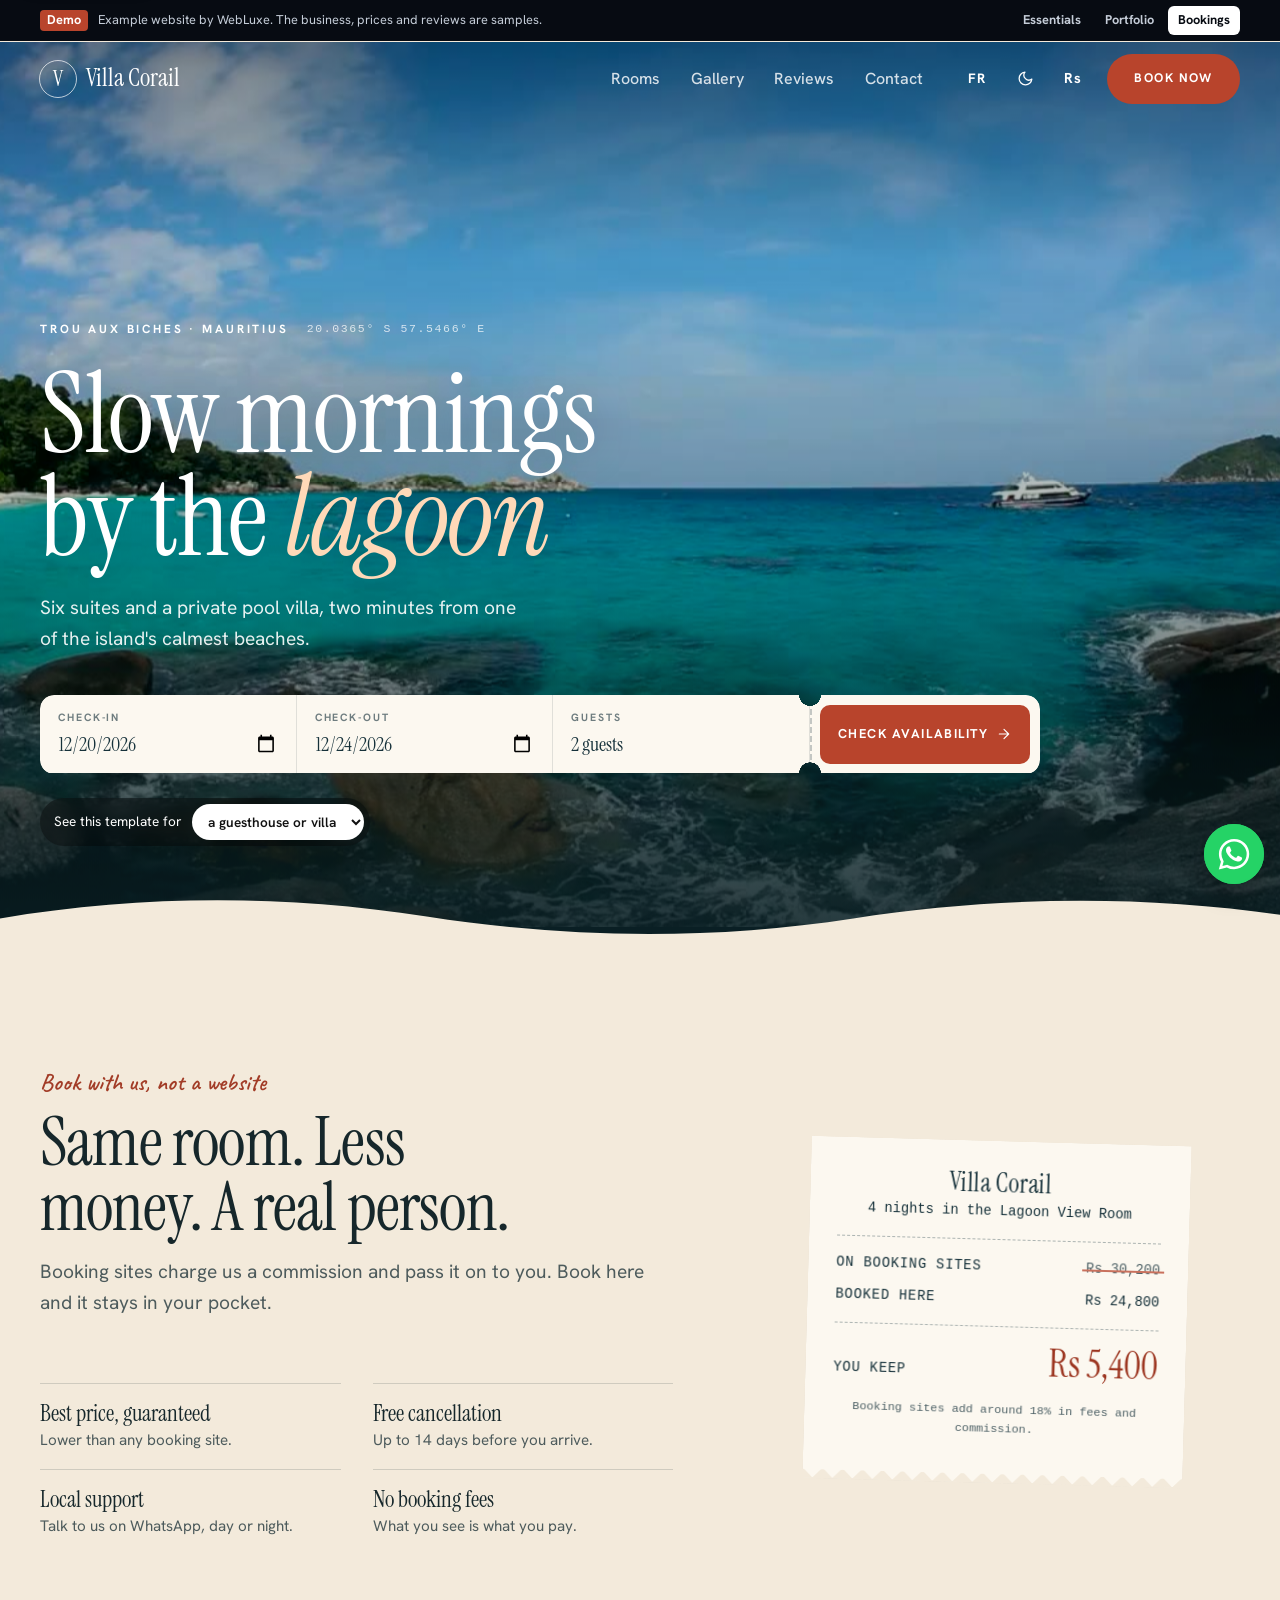
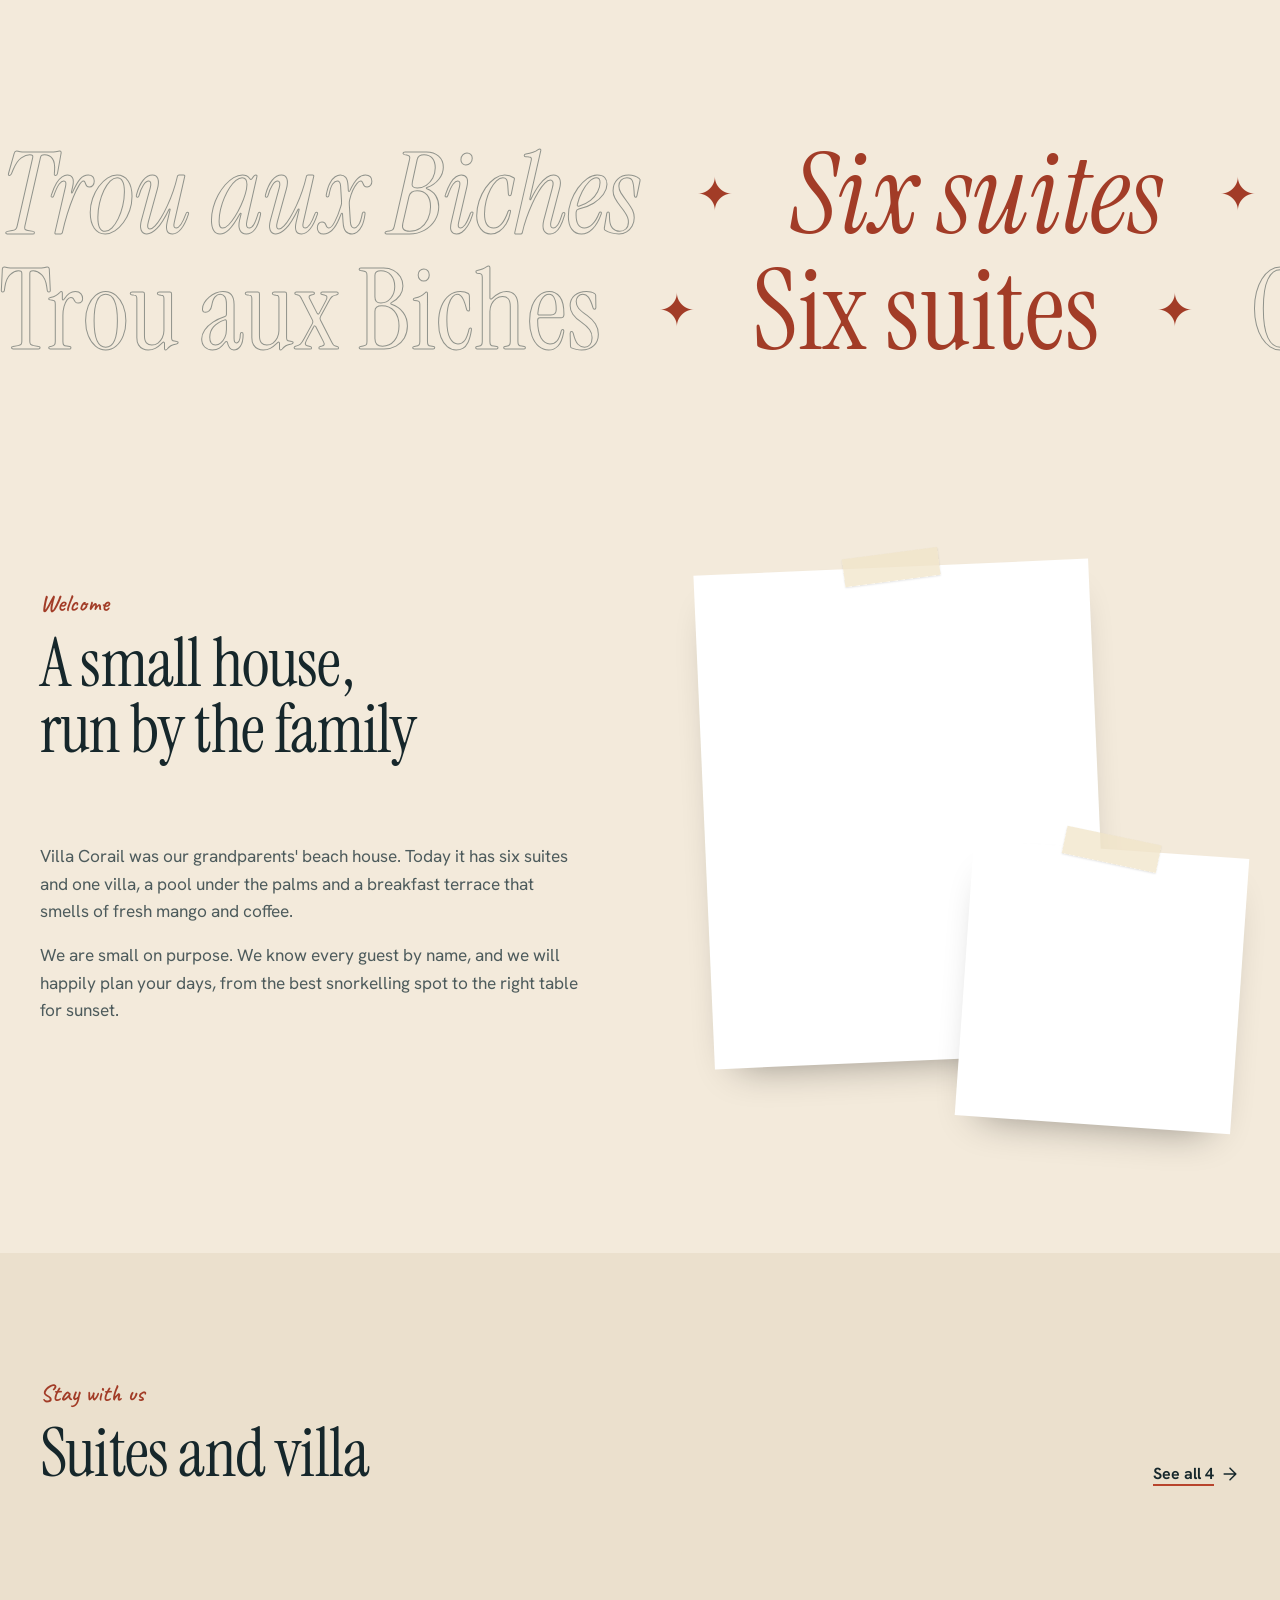
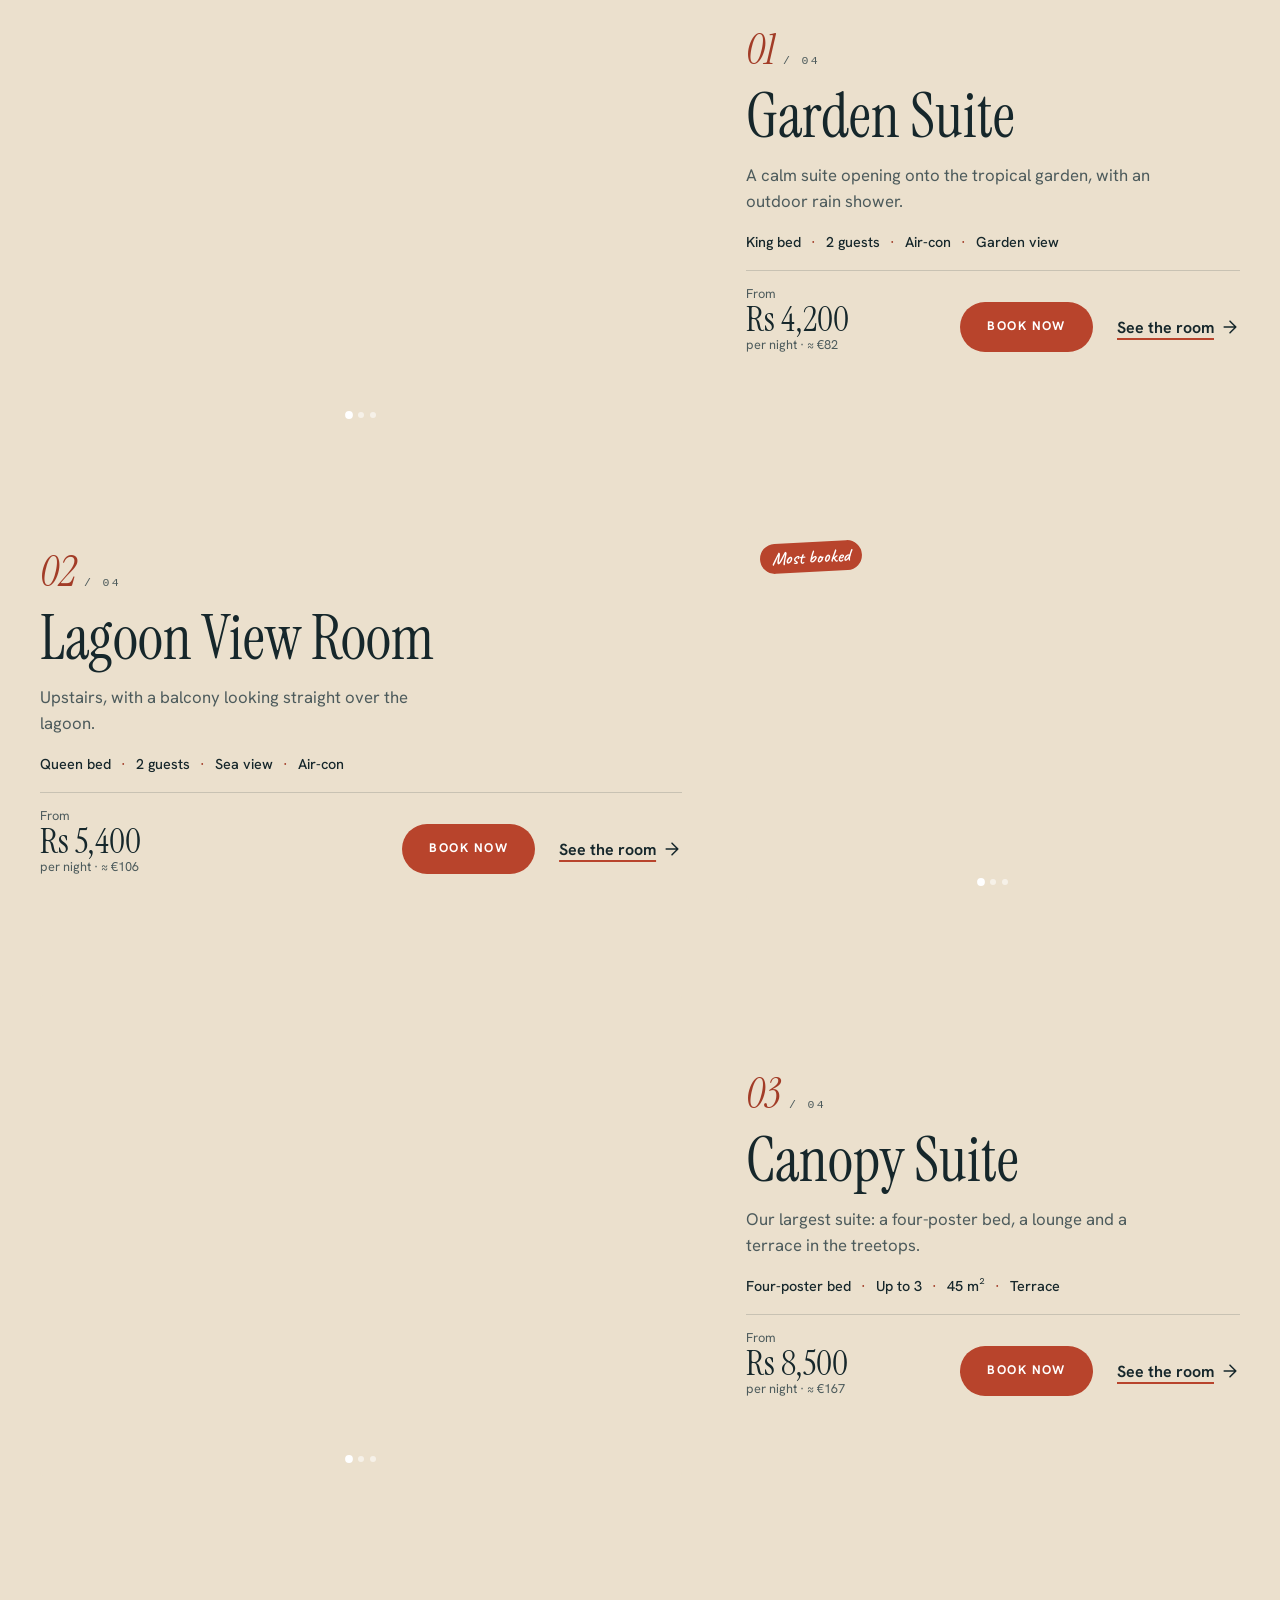
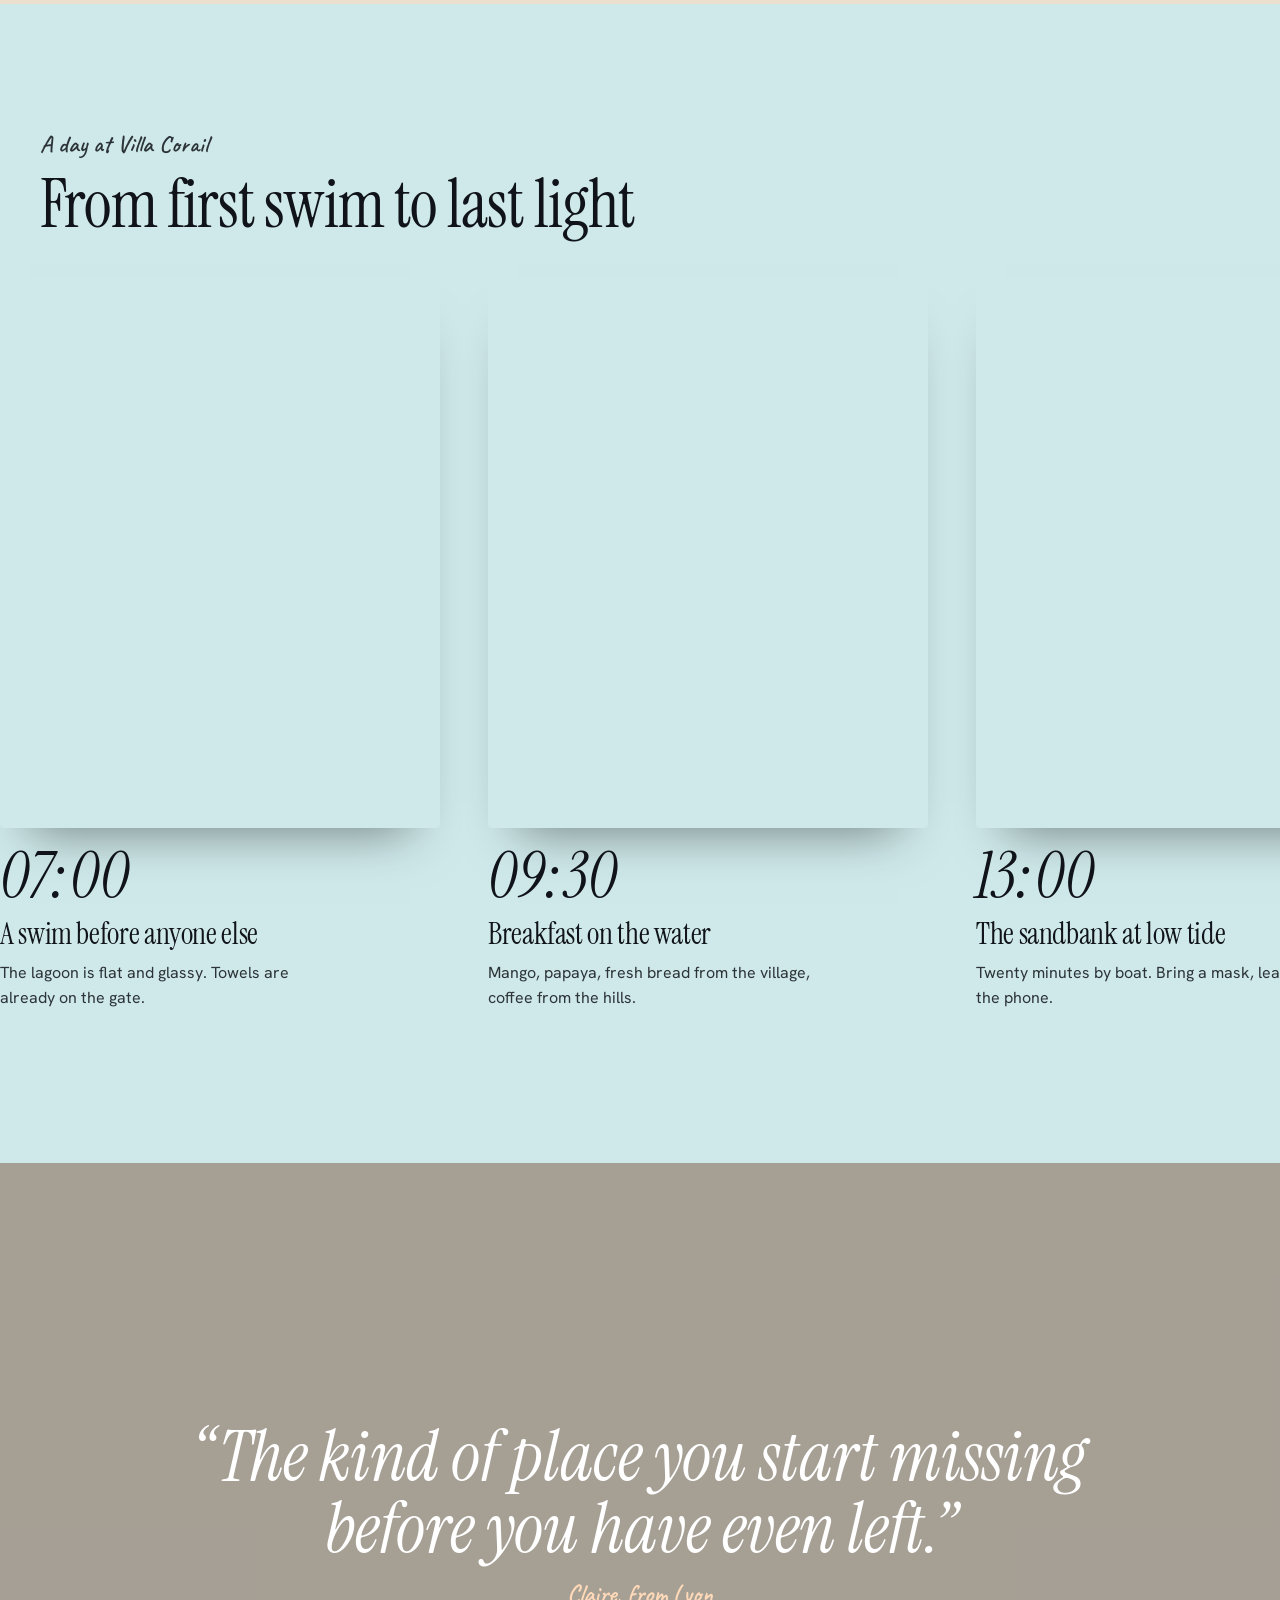
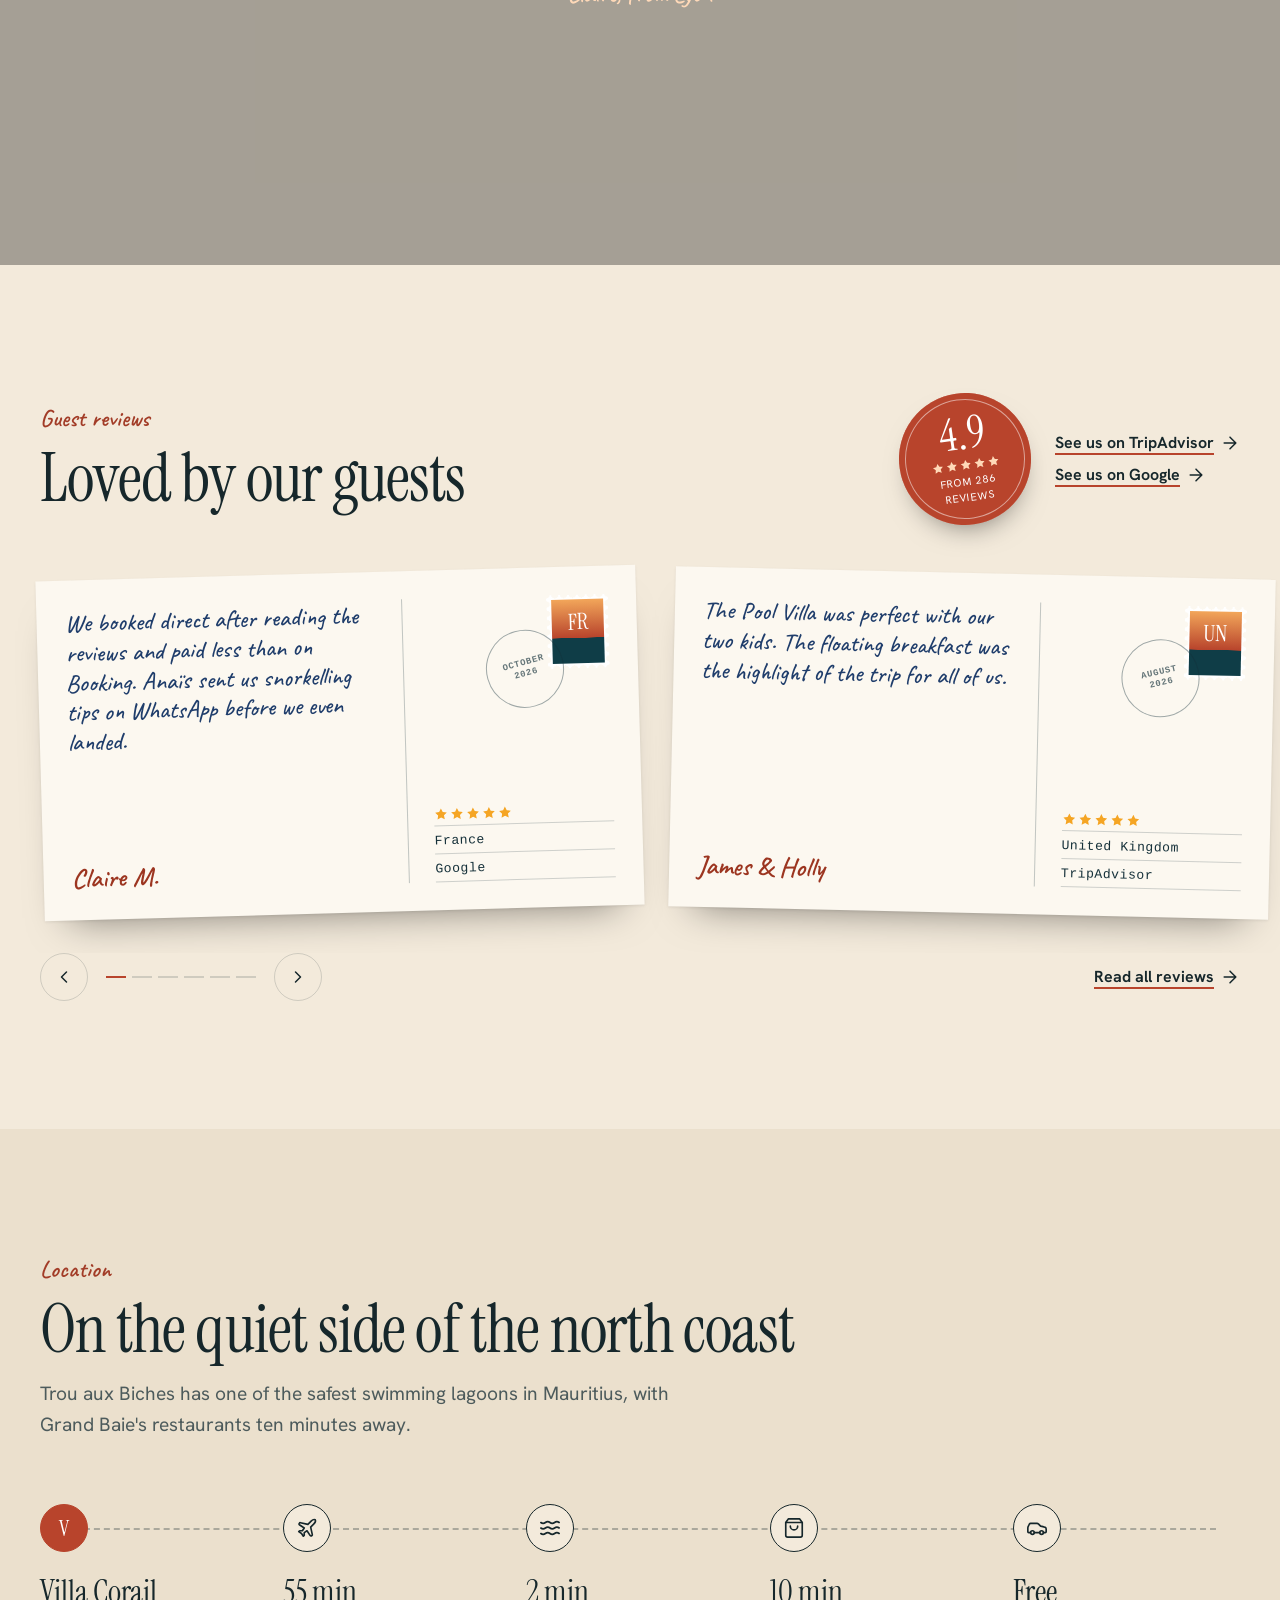
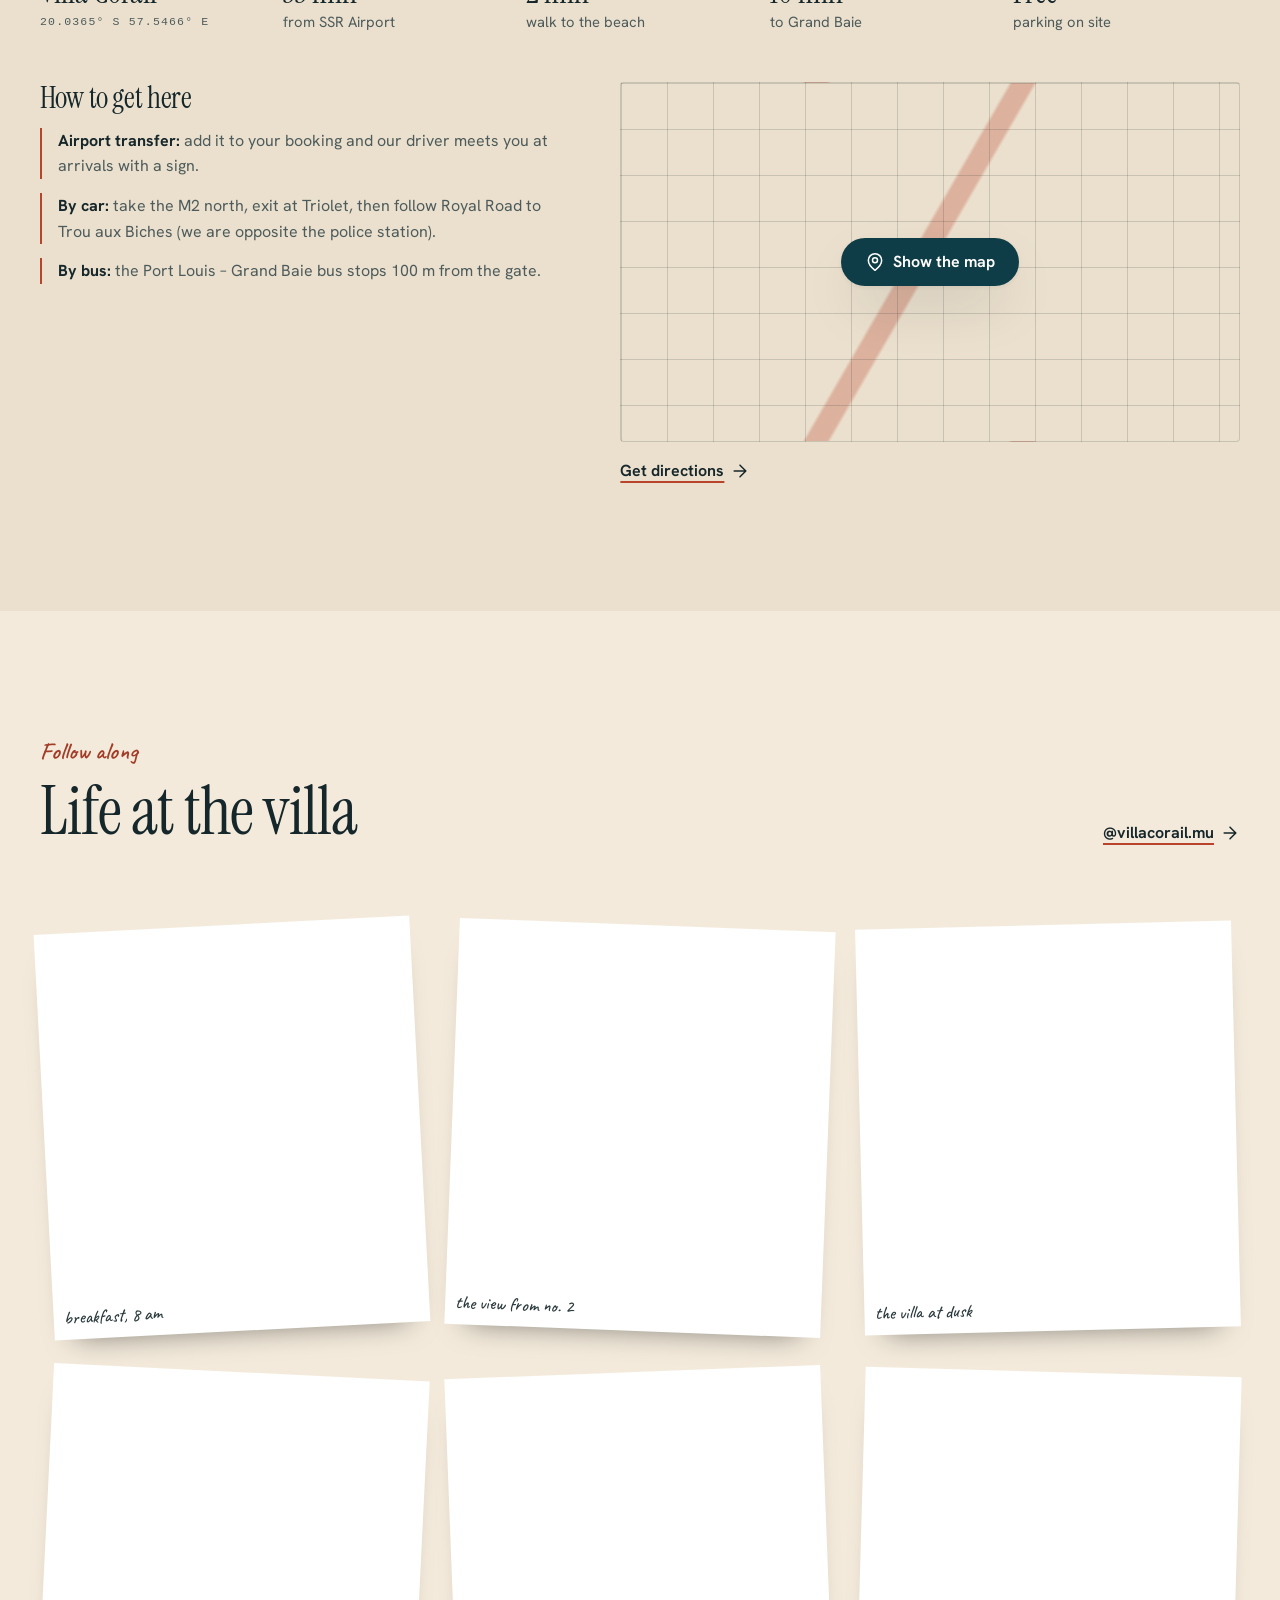
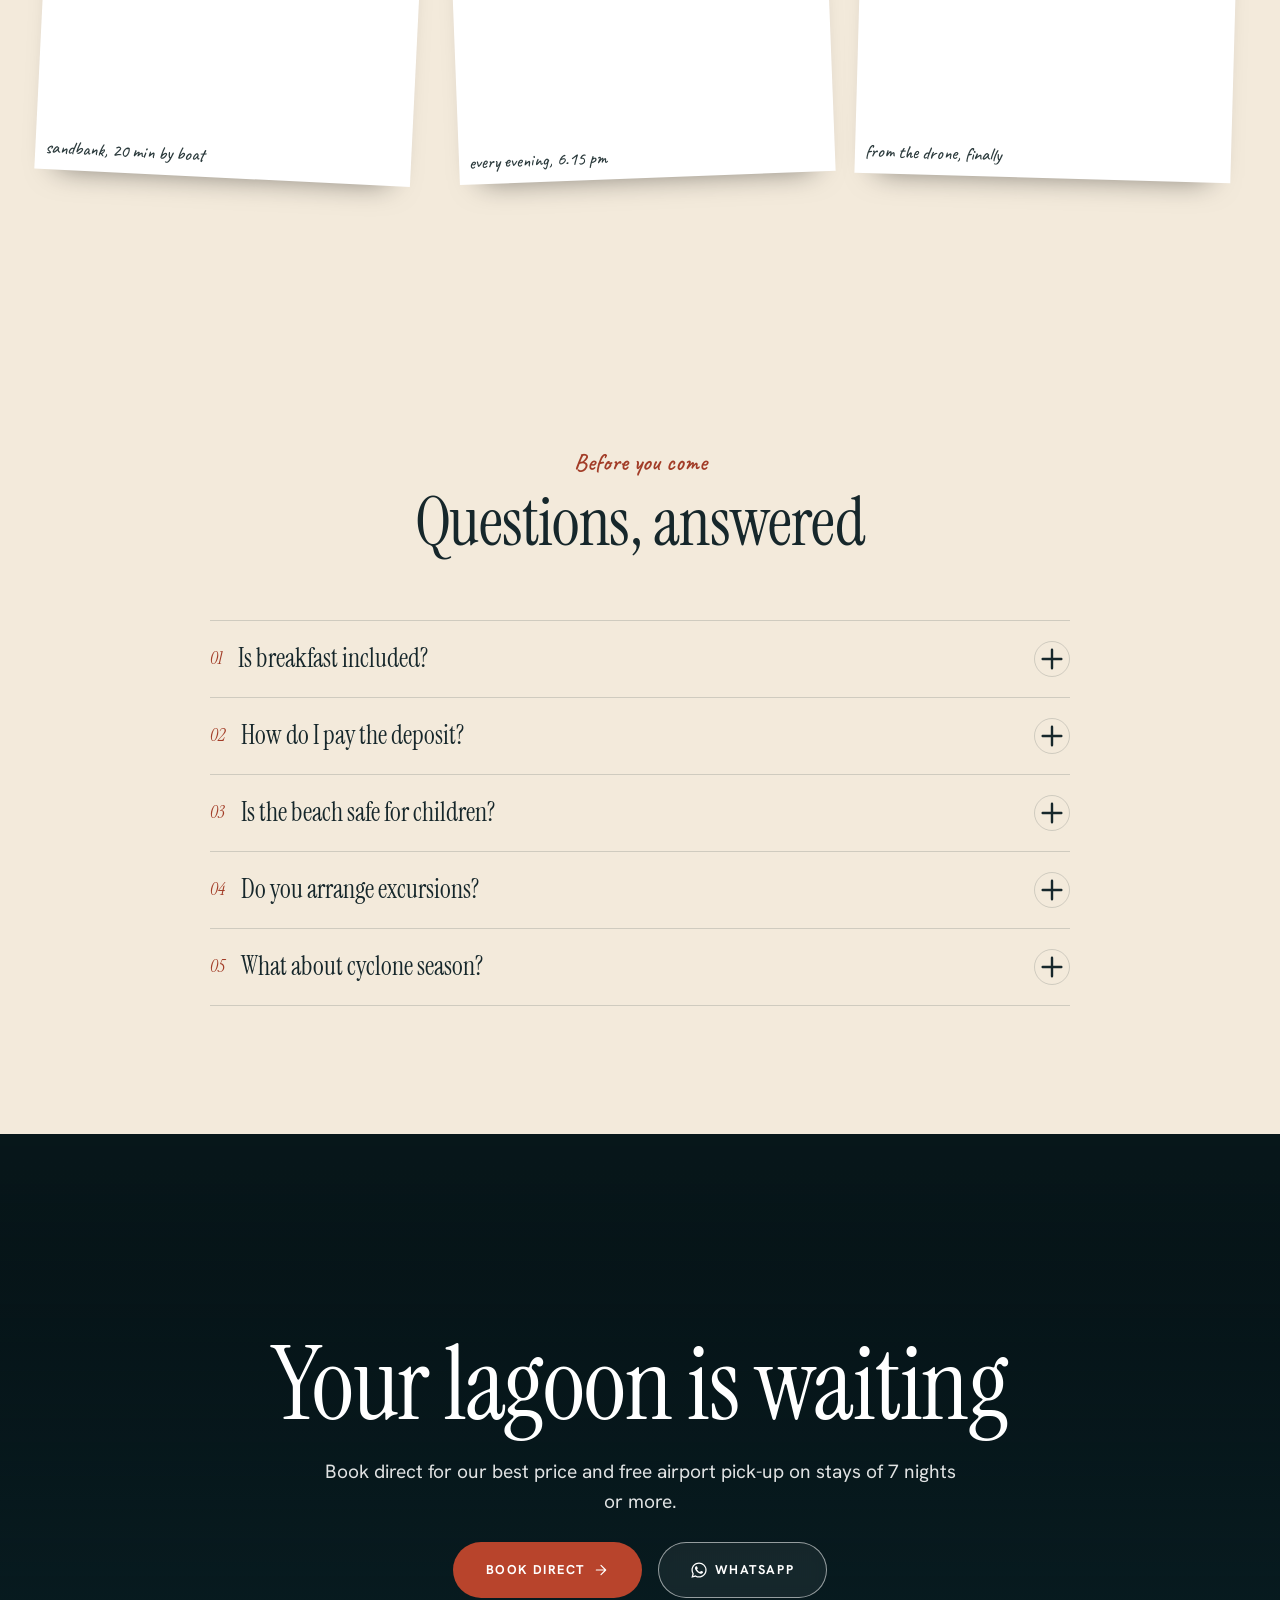
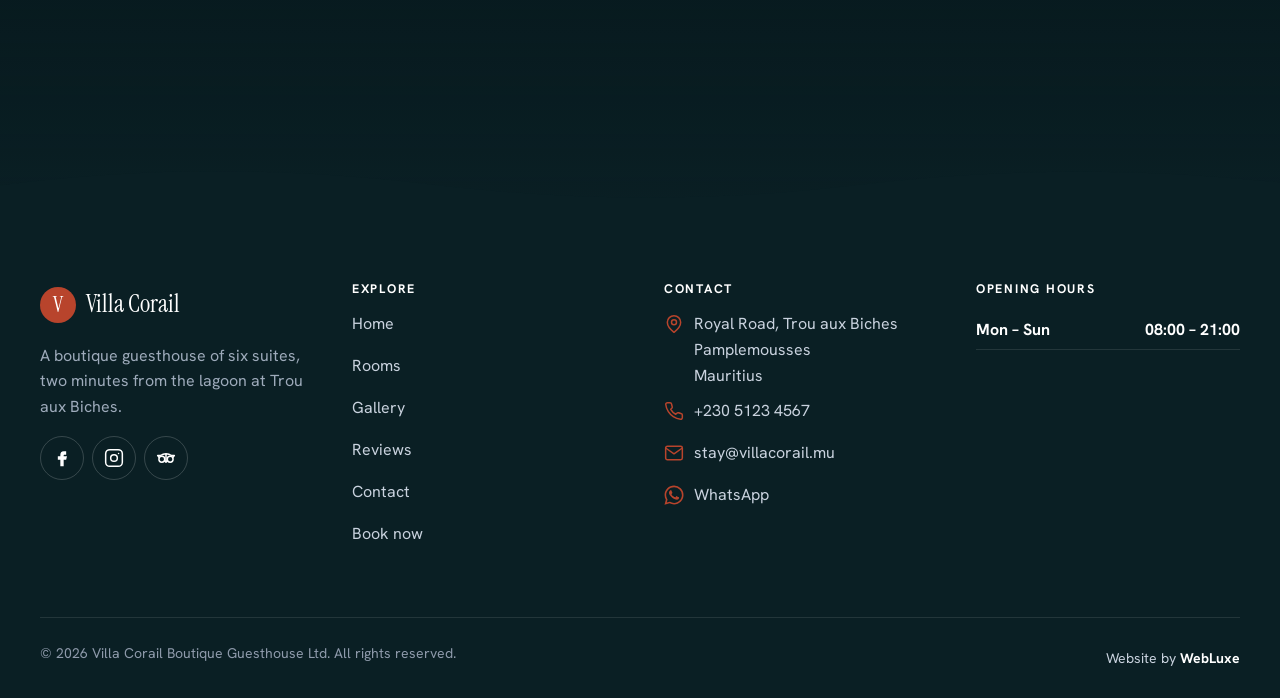
==== index.html @ 87e78dea "WebLuxe Bookings template: config-driven site with a live demo Co-Authored-By: Claude Opus 5.5 <nore" ====
<!doctype html>
<html lang="en">
<head>
<meta charset="utf-8">
<meta name="viewport" content="width=device-width, initial-scale=1, viewport-fit=cover">
<!-- Title, description and preview picture come from config.js when the page opens.
     The copies below are what WhatsApp and Facebook show when the link is shared: update them for each client. -->
<title>Villa Corail | Boutique guesthouse in Trou aux Biches, Mauritius</title>
<meta name="description" content="Six suites and a private pool villa two minutes from the lagoon. Book direct for the best price, free cancellation and airport pick-up.">
<meta property="og:type" content="website">
<meta property="og:title" content="Villa Corail | Boutique guesthouse in Trou aux Biches, Mauritius">
<meta property="og:description" content="Six suites and a private pool villa two minutes from the lagoon. Book direct for the best price, free cancellation and airport pick-up.">
<meta property="og:image" content="https://images.unsplash.com/photo-1582719508461-905c673771fd?auto=format&amp;fit=crop&amp;q=70&amp;w=1200">
<meta name="twitter:card" content="summary_large_image">
<link rel="icon" href="assets/favicon.svg" type="image/svg+xml">
<link rel="preconnect" href="https://fonts.googleapis.com">
<link rel="preconnect" href="https://fonts.gstatic.com" crossorigin>
<link rel="preconnect" href="https://images.unsplash.com">
<script>/* before the page draws: dark mode, the page-change cover, the opening */try{var d=document.documentElement;if(localStorage.getItem('wl-theme')==='dark')d.dataset.theme='dark';if(sessionStorage.getItem('wl-tx')!==null)d.classList.add('tx-wait','tx-came');else if((location.pathname.endsWith('/')||location.pathname.endsWith('index.html'))&&sessionStorage.getItem('wl-intro')!=='1'&&!matchMedia('(prefers-reduced-motion: reduce)').matches)d.classList.add('intro-on')}catch(e){}</script>
<!-- Fonts: keep in step with "fonts" in config.js (the site corrects it if they differ). Loaded without holding up the page. -->
<link id="wl-fonts" rel="preload" as="style" href="https://fonts.googleapis.com/css2?family=Instrument+Serif:wght@400&amp;family=Hanken+Grotesk:wght@400;500;600;700&amp;family=Caveat:wght@500;600&amp;display=swap" onload="this.onload=null;this.rel='stylesheet'"><noscript><link rel="stylesheet" href="https://fonts.googleapis.com/css2?family=Instrument+Serif:wght@400&amp;family=Hanken+Grotesk:wght@400;500;600;700&amp;family=Caveat:wght@500;600&amp;display=swap"></noscript>
<!-- The hero video's stills (wide and upright), fetched early. Update with hero.poster and hero.posterTall in config.js -->
<link rel="preload" as="image" href="assets/video/lagoon-poster.jpg" media="(min-width: 760px), (orientation: landscape)" fetchpriority="high">
<link rel="preload" as="image" href="assets/video/lagoon-tall-poster.jpg" media="(max-width: 759px) and (orientation: portrait)" fetchpriority="high">
<link rel="stylesheet" href="css/style.css">
</head>
<body data-page="home">
<div id="app"><noscript><p style="padding:24px;font-family:sans-serif">Please turn on JavaScript to see this website.</p></noscript></div>
<script src="config.js"></script>
<script>/* demo only: ?demo=tour or ?demo=rental shows the other business types */(function(){var s=window.SITE,t=new URLSearchParams(location.search).get('demo');try{if(t)sessionStorage.setItem('wl-demo',t);else t=sessionStorage.getItem('wl-demo')}catch(e){}var ex=s&&s.demo&&s.demo.enabled&&s.demo.examples&&s.demo.examples[t];if(ex)document.write('<script src="'+ex+'"><\/script>')})();</script>
<script src="js/main.js"></script>
</body>
</html>
---- css/style.css ----
/* ==========================================================================
   WebLuxe template: shared styles (header, footer, buttons, forms, motion).
   Colours and fonts come from config.js as CSS variables, so you rarely
   need to edit this file.
   ========================================================================== */
:root {
  /* brand (overwritten from config.js) */
  --primary: #0e2240; --accent: #e8833a; --dark: #0a1426; --light: #f5f7fa;
  --on-primary: #fff; --on-accent: #10141a;
  --font-head: system-ui, sans-serif; --font-body: system-ui, -apple-system, "Segoe UI", Roboto, sans-serif;
  /* surfaces, light theme */
  --bg: #ffffff; --bg-2: var(--light); --card: #ffffff; --text: #18202b; --text-2: #4a5565; --line: color-mix(in srgb, var(--text) 13%, transparent);
  --wa: #25d366; --wa-ink: #05301a; --ok: #12804a; --err: #b42318;
  /* 8px spacing scale */
  --s1: 8px; --s2: 16px; --s3: 24px; --s4: 32px; --s5: 40px; --s6: 48px; --s8: 64px; --s10: 80px; --s12: 96px; --s16: 128px;
  --sec: clamp(var(--s8), 10vw, var(--s16));
  --gut: clamp(var(--s2), 5vw, var(--s5)); --wrap: 1200px;
  --r: 10px; --r-lg: 18px; --r-pill: 999px;
  --shadow: 0 1px 2px rgb(10 20 40 / .06), 0 8px 24px -8px rgb(10 20 40 / .14);
  --shadow-lg: 0 2px 4px rgb(10 20 40 / .05), 0 24px 56px -16px rgb(10 20 40 / .28);
  --ease: cubic-bezier(.2, .7, .2, 1); --ease-out: cubic-bezier(.16, 1, .3, 1);
  --hd-h: 72px;
  color-scheme: light;
}
:root[data-theme="dark"] {
  --bg: color-mix(in srgb, var(--dark) 92%, #000); --bg-2: var(--dark); --card: color-mix(in srgb, var(--dark) 80%, #fff 6%);
  --text: #eef2f7; --text-2: #b4bfcc; --line: rgb(255 255 255 / .12);
  color-scheme: dark;
}

*, *::before, *::after { box-sizing: border-box; }
html { -webkit-text-size-adjust: 100%; text-size-adjust: 100%; scroll-behavior: smooth; scroll-padding-top: calc(var(--hd-h) + var(--s2)); }
body { margin: 0; font: 400 1rem/1.6 var(--font-body); color: var(--text); background: var(--bg); -webkit-font-smoothing: antialiased; overflow-x: clip; transition: background-color .3s, color .3s; }
html.menu-open { overflow: hidden; }
img, svg, video, iframe { display: block; max-width: 100%; }
img { height: auto; }
h1, h2, h3, h4, p, ul, ol, dl, dd, figure, blockquote, table { margin: 0; }
ul, ol { padding: 0; list-style: none; }
a { color: inherit; }
button, input, select, textarea { font: inherit; color: inherit; }
button { cursor: pointer; background: none; border: 0; padding: 0; }
address { font-style: normal; }
[hidden] { display: none !important; }
:focus-visible { outline: 3px solid var(--accent); outline-offset: 3px; border-radius: 4px; }
.sr { position: absolute; width: 1px; height: 1px; overflow: hidden; clip-path: inset(50%); white-space: nowrap; }
.skip { position: fixed; left: var(--s2); top: -60px; z-index: 300; background: var(--bg); color: var(--text); padding: var(--s1) var(--s2); border-radius: var(--r); box-shadow: var(--shadow); transition: top .2s; }
.skip:focus { top: var(--s2); }
.i { width: 1.25em; height: 1.25em; flex: none; fill: none; stroke: currentColor; stroke-width: 1.8; stroke-linecap: round; stroke-linejoin: round; }
#app { min-height: 100vh; }

/* layout and type */
.wrap { width: min(100% - 2 * var(--gut), var(--wrap)); margin-inline: auto; }
.sec { padding-block: var(--sec); }
.sec-alt { background: var(--bg-2); }
.h1, .h2, .h3 { font-family: var(--font-head); color: inherit; text-wrap: balance; }
.h1 { font-size: clamp(2.3rem, 7vw, 4.6rem); line-height: 1.04; font-weight: 700; letter-spacing: -.025em; }
.h2 { font-size: clamp(1.8rem, 4.2vw, 2.9rem); line-height: 1.1; font-weight: 700; letter-spacing: -.02em; }
.h3 { font-size: clamp(1.15rem, 2vw, 1.35rem); line-height: 1.25; font-weight: 650; }
.lead { font-size: clamp(1.05rem, 1.6vw, 1.2rem); color: var(--text-2); max-width: 62ch; text-wrap: pretty; }
.eyebrow { display: inline-flex; align-items: center; gap: var(--s1); font-size: .8rem; font-weight: 700; letter-spacing: .14em; text-transform: uppercase; color: var(--accent-text, var(--accent)); }
.eyebrow::before { content: ""; width: 24px; height: 2px; background: currentColor; }
.sec-head { display: grid; gap: var(--s2); margin-bottom: clamp(var(--s4), 5vw, var(--s8)); max-width: 760px; }
.sec-head.center { text-align: center; justify-items: center; margin-inline: auto; }
.sec-head.center .eyebrow::after { content: ""; width: 24px; height: 2px; background: currentColor; }

/* buttons: 48px tall so they are easy to tap */
.btn { display: inline-flex; align-items: center; justify-content: center; gap: var(--s1); min-height: 48px; padding: 0 var(--s3); border-radius: var(--r); border: 1.5px solid transparent; font-weight: 650; text-decoration: none; white-space: nowrap; transition: transform .2s var(--ease), background-color .2s, color .2s, border-color .2s, box-shadow .2s; }
.btn:active { transform: translateY(1px) scale(.99); }
.btn .i { transition: transform .25s var(--ease); }
.btn:hover .i-go { transform: translateX(4px); }
.btn-lg { min-height: 56px; padding-inline: var(--s4); font-size: 1.05rem; }
.btn-primary { background: var(--primary); color: var(--on-primary); }
.btn-primary:hover { box-shadow: 0 10px 24px -10px var(--primary); transform: translateY(-2px); }
.btn-accent { background: var(--accent); color: var(--on-accent); }
.btn-accent:hover { box-shadow: 0 10px 24px -10px var(--accent); transform: translateY(-2px); }
.btn-line { border-color: currentColor; }
.btn-line:hover { background: var(--text); color: var(--bg); border-color: var(--text); }
.btn-ghost { border-color: rgb(255 255 255 / .55); color: #fff; backdrop-filter: blur(6px); background: rgb(255 255 255 / .06); }
.btn-ghost:hover { background: #fff; color: var(--dark); border-color: #fff; }
.btn-wa { background: var(--wa); color: var(--wa-ink); }
.btn-wa:hover { background: #1fc25c; transform: translateY(-2px); }
.btn[disabled] { opacity: .6; pointer-events: none; }
.btns { display: flex; flex-wrap: wrap; gap: var(--s2); }
.link { display: inline-flex; align-items: center; gap: 6px; font-weight: 650; text-decoration: underline; text-decoration-color: var(--accent); text-decoration-thickness: 2px; text-underline-offset: 5px; }
.link .i { transition: transform .25s var(--ease); }
.link:hover .i { transform: translateX(4px); }

/* demo strip */
.demo-strip { background: #070b12; color: #c5cdd8; font-size: .8rem; line-height: 1.3; display: flex; flex-wrap: wrap; align-items: center; justify-content: space-between; gap: 6px var(--s2); padding: 6px var(--gut); }
.demo-strip p { display: flex; align-items: center; gap: 10px; }
.demo-strip p b { background: var(--accent); color: var(--on-accent); padding: 2px 7px; border-radius: 4px; font-weight: 700; }
.demo-strip nav { display: flex; gap: 4px; }
.demo-strip nav a { display: flex; gap: 6px; padding: 6px 10px; border-radius: 6px; text-decoration: none; color: #c5cdd8; }
.demo-strip nav a[aria-current] { background: #fff; color: #070b12; }
.demo-strip nav a:not([aria-current]) span { display: none; }
@media (min-width: 760px) { .demo-strip nav a span { display: inline !important; opacity: .7; } }

/* header: sticky, and it slims down once you scroll */
.hd { position: sticky; top: 0; z-index: 100; background: color-mix(in srgb, var(--bg) 86%, transparent); backdrop-filter: saturate(1.4) blur(14px); -webkit-backdrop-filter: saturate(1.4) blur(14px); border-bottom: 1px solid transparent; transition: background-color .3s, border-color .3s, box-shadow .3s; }
.hd.is-scrolled { border-color: var(--line); box-shadow: 0 8px 30px -20px rgb(0 0 0 / .4); }
.hd-in { width: min(100% - 2 * var(--gut), var(--wrap)); margin-inline: auto; height: var(--hd-h); display: flex; align-items: center; gap: var(--s3); transition: height .35s var(--ease); }
.hd.is-scrolled .hd-in { height: 60px; }
.logo { display: inline-flex; align-items: center; gap: 10px; text-decoration: none; font-family: var(--font-head); font-weight: 700; font-size: 1.12rem; letter-spacing: -.01em; line-height: 1; min-height: 44px; }
.logo-mark { width: 36px; height: 36px; display: grid; place-items: center; border-radius: 9px; background: var(--primary); color: var(--on-primary); font-size: 1.05rem; transition: transform .4s var(--ease); }
:root[data-theme="dark"] .logo-mark { background: var(--accent); color: var(--on-accent); }
.logo:hover .logo-mark { transform: rotate(-6deg) scale(1.05); }
.logo-img { height: 40px; width: auto; transition: height .35s var(--ease); }
.hd.is-scrolled .logo-img { height: 34px; }
.hd-nav { display: none; margin-left: auto; gap: clamp(var(--s2), 2.4vw, var(--s4)); }
.hd-nav a { position: relative; padding: 10px 0; font-weight: 600; text-decoration: none; color: var(--text-2); transition: color .2s; }
.hd-nav a::after { content: ""; position: absolute; left: 0; right: 0; bottom: 4px; height: 2px; background: var(--accent); transform: scaleX(0); transform-origin: left; transition: transform .3s var(--ease); }
.hd-nav a:hover, .hd-nav a[aria-current] { color: var(--text); }
.hd-nav a:hover::after, .hd-nav a[aria-current]::after { transform: scaleX(1); }
.hd-tools { display: flex; align-items: center; gap: 4px; margin-left: auto; }
.hd-btn { min-width: 44px; height: 44px; display: inline-grid; place-items: center; border-radius: var(--r-pill); font-weight: 700; font-size: .85rem; letter-spacing: .04em; transition: background-color .2s; }
.hd-btn:hover { background: var(--line); }
.hd-theme .i-sun { display: none; }
:root[data-theme="dark"] .hd-theme .i-sun { display: block; }
:root[data-theme="dark"] .hd-theme .i-moon { display: none; }
.hd-cta { display: none; }
.hd-burger { position: relative; }
.hd-burger span { position: absolute; left: 12px; width: 20px; height: 2px; border-radius: 2px; background: currentColor; transition: transform .35s var(--ease), opacity .2s, top .35s var(--ease); }
.hd-burger span:nth-child(1) { top: 15px; } .hd-burger span:nth-child(2) { top: 21px; } .hd-burger span:nth-child(3) { top: 27px; }
.hd-burger[aria-expanded="true"] span:nth-child(1) { top: 21px; transform: rotate(45deg); }
.hd-burger[aria-expanded="true"] span:nth-child(2) { opacity: 0; transform: scaleX(0); }
.hd-burger[aria-expanded="true"] span:nth-child(3) { top: 21px; transform: rotate(-45deg); }
.menu { position: absolute; left: 0; right: 0; top: 100%; background: var(--bg); border-bottom: 1px solid var(--line); box-shadow: 0 30px 40px -30px rgb(0 0 0 / .35); padding: var(--s1) var(--gut) var(--s3); display: grid; gap: var(--s2); max-height: calc(100dvh - var(--hd-h)); overflow: auto;
  clip-path: inset(0 0 100% 0); opacity: 0; visibility: hidden; transition: clip-path .45s var(--ease-out), opacity .3s, visibility 0s .45s; }
.menu.open { clip-path: inset(0); opacity: 1; visibility: visible; transition: clip-path .45s var(--ease-out), opacity .3s; }
.menu nav { display: grid; }
.menu nav a { padding: var(--s2) 0; border-bottom: 1px solid var(--line); font-family: var(--font-head); font-size: 1.35rem; font-weight: 600; text-decoration: none; opacity: 0; transform: translateY(10px); transition: opacity .3s, transform .4s var(--ease); }
.menu.open nav a { opacity: 1; transform: none; }
.menu.open nav a:nth-child(2) { transition-delay: .04s; } .menu.open nav a:nth-child(3) { transition-delay: .08s; } .menu.open nav a:nth-child(4) { transition-delay: .12s; } .menu.open nav a:nth-child(5) { transition-delay: .16s; } .menu.open nav a:nth-child(6) { transition-delay: .2s; } .menu.open nav a:nth-child(7) { transition-delay: .24s; }
.menu nav a[aria-current] { color: var(--accent-text, var(--accent)); }
@media (min-width: 960px) {
  .hd-nav { display: flex; }
  .hd-tools { margin-left: var(--s1); }
  .hd-burger, .menu { display: none; }
  .hd-cta { display: inline-flex; margin-left: var(--s1); min-height: 44px; }
}

/* footer */
.ft { background: var(--dark); color: #c9d2de; padding-top: var(--s10); }
.ft a { text-decoration: none; }
.ft-in { display: grid; grid-template-columns: repeat(auto-fit, minmax(min(100%, 210px), 1fr)); gap: var(--s5) var(--s6); padding-bottom: var(--s8); }
.ft .logo { color: #fff; }
.ft .logo-mark { background: var(--accent); color: var(--on-accent); }
.ft-brand { display: grid; gap: var(--s2); align-content: start; max-width: 340px; }
.ft-brand > p { color: #9eabbb; }
.ft-col { display: grid; gap: 10px; align-content: start; }
.ft-col h2 { font: 700 .78rem/1 var(--font-body); letter-spacing: .14em; text-transform: uppercase; color: #fff; margin-bottom: 6px; }
.ft-col > a, .ft-col address a { display: inline-flex; align-items: flex-start; gap: 10px; min-height: 32px; color: #c9d2de; transition: color .2s; }
.ft-col a:hover { color: #fff; }
.ft-col .i { margin-top: 3px; color: var(--accent); }
.social { display: flex; gap: var(--s1); }
.social a { width: 44px; height: 44px; display: grid; place-items: center; border-radius: 50%; border: 1px solid rgb(255 255 255 / .18); color: #fff; transition: background-color .2s, border-color .2s, transform .2s; }
.social a:hover { background: var(--accent); color: var(--on-accent); border-color: var(--accent); transform: translateY(-2px); }
.hours { width: 100%; border-collapse: collapse; font-variant-numeric: tabular-nums; }
.hours th, .hours td { padding: 8px 0; text-align: left; font-weight: 400; border-bottom: 1px solid var(--line); }
.hours td { text-align: right; white-space: nowrap; }
.hours .is-today th, .hours .is-today td { font-weight: 700; color: var(--text); }
.hours-ft th, .hours-ft td { border-color: rgb(255 255 255 / .1); padding: 6px 0; }
.hours-ft .is-today th, .hours-ft .is-today td { color: #fff; }
.ft-base { display: flex; flex-wrap: wrap; justify-content: space-between; gap: var(--s1) var(--s3); padding-block: var(--s3); border-top: 1px solid rgb(255 255 255 / .1); font-size: .88rem; color: #8e9aab; }
.credit { display: inline-flex; gap: 4px; min-height: 32px; align-items: center; color: #c9d2de; }
.credit b { color: #fff; transition: color .2s; }
.credit:hover b { color: var(--accent); }

/* open now */
.open-badge { display: inline-flex; align-items: center; gap: 10px; font-weight: 650; }
.open-badge span { width: 10px; height: 10px; border-radius: 50%; background: #98a2b3; }
.open-badge.is-open span { background: #22c55e; box-shadow: 0 0 0 0 rgb(34 197 94 / .6); animation: ping 2s infinite; }
@keyframes ping { 70% { box-shadow: 0 0 0 10px rgb(34 197 94 / 0); } 100% { box-shadow: 0 0 0 0 rgb(34 197 94 / 0); } }

/* WhatsApp button, bottom right */
.fab { position: fixed; right: var(--s2); bottom: calc(var(--s2) + env(safe-area-inset-bottom) + var(--fab-lift, 0px)); z-index: 90; width: 60px; height: 60px; border-radius: 50%; background: var(--wa); color: #fff; display: grid; place-items: center; box-shadow: 0 12px 28px -8px rgb(0 0 0 / .45); transition: transform .3s var(--ease), bottom .3s var(--ease); animation: fab-in .6s 1s var(--ease-out) both; }
.fab .i { width: 32px; height: 32px; }
.fab::before { content: ""; position: absolute; inset: 0; border-radius: 50%; border: 2px solid var(--wa); animation: fab-ring 3s 2s infinite; }
.fab:hover { transform: scale(1.06); }
.fab-tip { position: absolute; right: calc(100% + 12px); white-space: nowrap; background: var(--dark); color: #fff; padding: 8px 12px; border-radius: var(--r); font-size: .88rem; font-weight: 600; opacity: 0; transform: translateX(6px); pointer-events: none; transition: opacity .2s, transform .3s var(--ease); }
@media (hover: hover) { .fab:hover .fab-tip { opacity: 1; transform: none; } }
@keyframes fab-in { from { transform: scale(0); } }
@keyframes fab-ring { 0% { transform: scale(1); opacity: .8; } 60%, 100% { transform: scale(1.5); opacity: 0; } }

/* forms */
.form { display: grid; gap: var(--s2); }
.fld { display: grid; gap: 6px; }
.fld .lbl { font-size: .9rem; font-weight: 650; }
.fld .lbl small { font-weight: 400; color: var(--text-2); }
.fld input, .fld select, .fld textarea { width: 100%; min-height: 52px; padding: 12px 14px; border: 1.5px solid var(--line); border-radius: var(--r); background: var(--card); color: var(--text); transition: border-color .2s, box-shadow .2s; }
.fld textarea { min-height: 128px; resize: vertical; }
.fld select { appearance: none; padding-right: 40px; background-image: url("data:image/svg+xml,%3Csvg xmlns='http://www.w3.org/2000/svg' viewBox='0 0 24 24' fill='none' stroke='%23888' stroke-width='2' stroke-linecap='round' stroke-linejoin='round'%3E%3Cpath d='m6 9 6 6 6-6'/%3E%3C/svg%3E"); background-repeat: no-repeat; background-position: right 12px center; background-size: 18px; }
.fld :is(input, select, textarea):hover { border-color: color-mix(in srgb, var(--text) 35%, transparent); }
.fld :is(input, select, textarea):focus { outline: none; border-color: var(--primary); box-shadow: 0 0 0 4px color-mix(in srgb, var(--accent) 28%, transparent); }
:root[data-theme="dark"] .fld :is(input, select, textarea):focus { border-color: var(--accent); }
.fld :is(input, textarea):user-invalid { border-color: var(--err); }
.row-2 { display: grid; gap: var(--s2); }
@media (min-width: 560px) { .row-2 { grid-template-columns: minmax(0, 1fr) minmax(0, 1fr); } }
.form-status { padding: 12px 14px; border-radius: var(--r); font-weight: 600; }
.form-status.ok { background: color-mix(in srgb, var(--ok) 12%, transparent); color: var(--ok); }
.form-status.err { background: color-mix(in srgb, var(--err) 12%, transparent); color: var(--err); }
.form-status.wait { background: var(--bg-2); }
:root[data-theme="dark"] .form-status.ok { color: #6ee7a8; } :root[data-theme="dark"] .form-status.err { color: #fda4a4; }
.form-note { font-size: .86rem; color: var(--text-2); }

/* map: loads only when tapped */
.map { position: relative; width: 100%; min-height: 300px; border-radius: var(--r-lg); overflow: hidden; border: 1px solid var(--line); display: grid; place-items: center;
  background: linear-gradient(var(--line) 1px, transparent 1px) 0 0 / 46px 46px, linear-gradient(90deg, var(--line) 1px, transparent 1px) 0 0 / 46px 46px, linear-gradient(120deg, transparent 47%, color-mix(in srgb, var(--accent) 30%, transparent) 47.5% 50%, transparent 50.5%), var(--bg-2); }
.map iframe { position: absolute; inset: 0; width: 100%; height: 100%; border: 0; }
.map-btn { display: inline-flex; align-items: center; gap: var(--s1); min-height: 48px; padding: 0 var(--s3); border-radius: var(--r-pill); background: var(--primary); color: var(--on-primary); font-weight: 650; box-shadow: var(--shadow-lg); transition: transform .25s var(--ease); }
.map:hover .map-btn { transform: scale(1.04); }

/* dialog */
.dlg { width: min(92vw, 520px); border: 0; padding: 0; border-radius: var(--r-lg); background: var(--card); color: var(--text); box-shadow: var(--shadow-lg); }
.dlg[open] { animation: dlg-in .35s var(--ease-out); }
.dlg::backdrop { background: rgb(6 10 18 / .6); backdrop-filter: blur(4px); }
.dlg-in { position: relative; padding: var(--s4) var(--s3) var(--s3); display: grid; gap: var(--s2); }
.dlg h2 { font: 700 1.35rem/1.2 var(--font-head); padding-right: var(--s5); }
.dlg-x { position: absolute; top: var(--s1); right: var(--s1); width: 44px; height: 44px; display: grid; place-items: center; border-radius: 50%; }
.dlg-x:hover { background: var(--line); }
.dlg-msg { margin: 0; padding: 12px 14px; background: color-mix(in srgb, var(--wa) 14%, var(--card)); border-radius: 4px 14px 14px 14px; font: inherit; white-space: pre-wrap; overflow-wrap: anywhere; max-height: 40vh; overflow: auto; }
.dlg-actions { display: flex; flex-wrap: wrap; gap: var(--s1); justify-content: flex-end; margin-top: var(--s1); }
@keyframes dlg-in { from { opacity: 0; transform: translateY(16px) scale(.98); } }

/* lightbox */
.lb { width: 100vw; height: 100dvh; max-width: none; max-height: none; margin: 0; padding: 0; border: 0; background: rgb(5 7 10 / .97); color: #fff; overflow: hidden; touch-action: pan-y; }
.lb::backdrop { background: #05070a; }
.lb-fig { position: absolute; inset: 56px 0 64px; display: grid; place-items: center; gap: var(--s1); padding: 0 var(--s1); }
.lb-fig img { max-width: 100%; max-height: calc(100dvh - 160px); object-fit: contain; border-radius: 4px; user-select: none; -webkit-user-drag: none; }
.lb-fig img.lb-in { animation: lb-in .45s var(--ease-out); }
.lb-fig figcaption { color: #c9d2de; text-align: center; font-size: .95rem; }
.lb-x, .lb-nav { position: absolute; z-index: 2; width: 48px; height: 48px; display: grid; place-items: center; border-radius: 50%; background: rgb(255 255 255 / .1); color: #fff; transition: background-color .2s; }
.lb-x:hover, .lb-nav:hover { background: rgb(255 255 255 / .22); }
.lb-x { top: var(--s1); right: var(--s1); }
.lb-nav { top: 50%; translate: 0 -50%; }
.lb-prev { left: var(--s1); } .lb-next { right: var(--s1); }
.lb-n { position: absolute; bottom: var(--s2); left: 0; right: 0; text-align: center; font-variant-numeric: tabular-nums; color: #c9d2de; }
@keyframes lb-in { from { opacity: 0; transform: translateX(var(--dx, 0)) scale(.97); } }
@media (max-width: 640px) { .lb-nav { top: auto; bottom: var(--s1); translate: none; } }

/* scroll reveal */
[data-reveal] { opacity: 0; transform: translateY(24px); transition: opacity .7s var(--ease-out), transform .9s var(--ease-out); transition-delay: var(--d, 0s); }
[data-reveal].in { opacity: 1; transform: none; }
[data-reveal="left"] { transform: translateX(-28px); }
[data-reveal="right"] { transform: translateX(28px); }
[data-reveal="zoom"] { transform: scale(.94); }
html:not(.ready) [data-reveal] { transition: none; }

/* stars, rating */
.stars { display: inline-flex; gap: 2px; color: #f5a524; }
.stars .i { width: 18px; height: 18px; }

@media (prefers-reduced-motion: reduce) {
  html { scroll-behavior: auto; }
  *, *::before, *::after { animation-duration: .01ms !important; animation-iteration-count: 1 !important; transition-duration: .01ms !important; }
  [data-reveal] { opacity: 1; transform: none; }
}
@media print { .hd, .fab, .demo-strip, .ft { display: none !important; } }

/* header laid over a photo hero: see-through and white until you scroll */
.hd.hd-over:not(.is-scrolled) { background: transparent; color: #fff; backdrop-filter: none; -webkit-backdrop-filter: none; }
.hd.hd-over:not(.is-scrolled) .hd-nav a { color: rgb(255 255 255 / .82); }
.hd.hd-over:not(.is-scrolled) .hd-nav a:hover, .hd.hd-over:not(.is-scrolled) .hd-nav a[aria-current] { color: #fff; }
.hd.hd-over:not(.is-scrolled) .hd-btn:hover { background: rgb(255 255 255 / .14); }
.hd.hd-over:not(.is-scrolled) .logo-mark { background: #fff; color: var(--primary); }
html.menu-open .hd.hd-over { background: var(--bg); color: var(--text); }
html.menu-open .hd.hd-over .logo-mark { background: var(--primary); color: var(--on-primary); }
.hero-under { margin-top: calc(-1 * var(--hd-h)); }
/* on phones, side-sliding reveals would push the page sideways: slide up instead */
@media (max-width: 759px) { [data-reveal="left"], [data-reveal="right"] { transform: translateY(24px); } }
.stars[role="img"] { vertical-align: middle; }
/* dark mode: the brand's dark colour would vanish on a dark page, so main buttons use the accent */
:root[data-theme="dark"] .btn-primary, :root[data-theme="dark"] .map-btn { background: var(--accent); color: var(--on-accent); }

/* ---------- page changes (the look of the cover is set per tier) ---------- */
html.tx-wait body { background: var(--primary); }
.tx { position: fixed; inset: 0; z-index: 400; display: grid; place-items: center; background: var(--primary); color: var(--on-primary); transform: translateY(101%); visibility: hidden; pointer-events: none; }
.tx.is-in { transform: none; visibility: visible; pointer-events: auto; transition: transform .65s cubic-bezier(.7, 0, .3, 1); }
.tx.tx-hold { transition: none !important; }
.tx.is-out { transform: translateY(-101%); visibility: visible; transition: transform .95s cubic-bezier(.7, 0, .2, 1) .12s, visibility 0s 1.1s; }
.tx-body { display: grid; justify-items: center; gap: 14px; text-align: center; padding: 0 24px; }
.tx-mark { width: 56px; height: 56px; display: grid; place-items: center; border-radius: 50%; border: 1px solid currentColor; font: 500 1.6rem/1 var(--font-head); }
.tx-label { font: 500 clamp(1.6rem, 5vw, 2.6rem)/1.1 var(--font-head); letter-spacing: -.01em; }
.tx.is-in .tx-body > * { animation: tx-up .6s .2s var(--ease-out) both; }
.tx.is-in .tx-label { animation-delay: .28s; }
.tx.is-out .tx-body { opacity: 0; transform: translateY(-30px); transition: opacity .35s, transform .5s var(--ease-out); }
@keyframes tx-up { from { opacity: 0; transform: translateY(18px); } }

/* ---------- the opening (scene set per tier) ---------- */
html.intro-on { overflow: hidden; }
html.intro-on body { background: var(--dark); }
html.intro-on .hero-rise, html.intro-on .phead-in > * { animation-play-state: paused !important; }
.opening { position: fixed; inset: 0; z-index: 500; overflow: hidden; background: var(--dark); color: #fff; cursor: pointer; }
.opening-skip { position: absolute; right: 18px; bottom: calc(18px + env(safe-area-inset-bottom)); z-index: 5; min-height: 44px; padding: 0 16px; color: rgb(255 255 255 / .7); font-size: .72rem; font-weight: 600; letter-spacing: .22em; text-transform: uppercase; }
.opening-skip:hover { color: #fff; }
.opening.leave .opening-skip { opacity: 0; }
/* very narrow phones: the header buttons sit closer so a long business name still fits */
@media (max-width: 400px) { .hd-in { gap: 8px; } .hd-tools { gap: 0; } .hd-btn { min-width: 40px; } .logo-name { max-width: 9em; overflow: hidden; text-overflow: ellipsis; white-space: nowrap; } }
/* nothing may ever push the page sideways (moving bands, tilted cards, entrance animations) */
html { overflow-x: clip; }
.ticker { contain: paint; }

/* ==========================================================================
   HIGH TIER: "Bookings". Lagoon at dawn: sand paper, deep teal sea,
   flamboyant red, a serif with italics, and handwriting for the human bits.
   Motifs: waves between sections, a ticket, a receipt, postcards, polaroids.
   ========================================================================== */
:root {
  --primary: #0F3D47; --accent: #B8442C; --dark: #0A1F24; --light: #F3EADB;
  --bg: var(--light); --bg-2: color-mix(in srgb, var(--light) 82%, #c9b48d); --card: color-mix(in srgb, var(--light) 35%, #fff);
  --paper: #FCF8F0; --ink: #16313a; --text: #16272b; --text-2: #4d5b5c; --line: color-mix(in srgb, var(--text) 16%, transparent);
  --sea: color-mix(in srgb, var(--primary) 78%, #000);
  --r: 10px; --r-lg: 14px; --hd-h: 76px;
  --accent-text: color-mix(in srgb, var(--accent) 88%, #000);
  --font-script: "Caveat", "Segoe Script", cursive;
  --mono: ui-monospace, "SF Mono", "Cascadia Mono", Menlo, Consolas, monospace;
  --wave: url("data:image/svg+xml,%3Csvg xmlns='http://www.w3.org/2000/svg' viewBox='0 0 1440 56' preserveAspectRatio='none'%3E%3Cpath d='M0 30 C 160 4 320 4 480 28 S 800 54 960 30 1280 4 1440 26 V56 H0Z'/%3E%3C/svg%3E");
}
:root[data-theme="dark"] { --bg: #0d2126; --bg-2: #0a1b1f; --card: #13292e; --paper: #F4ECDD; --text: #eef0ec; --text-2: #b3c0bf; --accent-text: #e9866d; }

/* type */
.h1, .h2, .h3 { font-weight: 400; letter-spacing: -.012em; }
.h1 { font-size: clamp(3rem, 10vw, 7rem); line-height: .92; }
.h2 { font-size: clamp(2.4rem, 6vw, 4.2rem); line-height: .98; }
.h3 { font-size: clamp(1.5rem, 2.6vw, 1.9rem); line-height: 1.05; }
.h1 em, .h2 em { font-style: italic; }
.lead { color: var(--text-2); }
.eyebrow { font: 600 1.5rem/1 var(--font-script); letter-spacing: 0; text-transform: none; color: var(--accent-text); }
.eyebrow::before, .sec-head.center .eyebrow::after { display: none; }
.btn { border-radius: 999px; font-size: .78rem; font-weight: 700; letter-spacing: .12em; text-transform: uppercase; min-height: 50px; padding-inline: 26px; }
.btn-lg { min-height: 56px; padding-inline: 32px; font-size: .8rem; }
.link { text-decoration-color: var(--accent); }
.narrow { max-width: 860px; }
.sec-row { display: flex; flex-wrap: wrap; align-items: end; justify-content: space-between; gap: var(--s2) var(--s4); margin-bottom: clamp(var(--s4), 5vw, var(--s8)); }
.sec-row .sec-head { margin-bottom: 0; }
.round { width: 48px; height: 48px; display: grid; place-items: center; border-radius: 50%; border: 1px solid var(--line); transition: background-color .3s, color .3s; }
.round:hover { background: var(--primary); color: #fff; }
.wave { position: absolute; left: 0; bottom: -1px; width: 100%; height: clamp(22px, 4vw, 52px); fill: var(--bg); pointer-events: none; z-index: 2; }

/* header */
.hd-cur { font-size: .9rem; }
.logo { font-family: var(--font-head); font-weight: 400; font-size: 1.55rem; letter-spacing: 0; }
.logo-mark { border-radius: 50%; font-weight: 400; font-size: 1.35rem; background: var(--accent); color: #fff; }
.hd.hd-over:not(.is-scrolled) .logo-mark { background: transparent; color: #fff; outline: 1px solid rgb(255 255 255 / .7); }
.hd-nav a { font-weight: 500; }
.cur-seg { display: flex; gap: 4px; padding: 4px; border: 1px solid var(--line); border-radius: 999px; }
.cur-seg button { flex: 1; min-height: 44px; border-radius: 999px; font-weight: 600; }
.cur-seg button[aria-pressed="true"] { background: var(--primary); color: #fff; }
html.has-book-bar { --fab-lift: 0px; }
@media (max-width: 959px) { html.has-book-bar { --fab-lift: 78px; } html.has-book-bar .ft { padding-bottom: 88px; } }

/* ---------- the opening: dawn over the lagoon ---------- */
.opening { background: var(--dark); transition: transform 1.4s cubic-bezier(.75, 0, .2, 1); }
.opening.leave { transform: translateY(calc(-100% - 90px)); }
.in-sky { position: absolute; inset: 0; background: radial-gradient(70% 45% at 50% 62%, rgb(242 150 95 / .75), transparent 70%), linear-gradient(180deg, var(--dark) 0%, color-mix(in srgb, var(--primary) 70%, #000) 42%, #3f6b6a 62%); opacity: .25; transition: opacity 2.6s ease; }
.opening.run .in-sky { opacity: 1; }
.in-sun { position: absolute; left: 50%; top: 62%; width: min(34vmin, 260px); aspect-ratio: 1; border-radius: 50%; background: radial-gradient(circle at 50% 40%, #ffe0b0, #f2a65a 55%, #e0703f); box-shadow: 0 0 120px 30px rgb(242 150 90 / .45); transform: translate(-50%, 10%); transition: transform 3s cubic-bezier(.2, .7, .2, 1) .2s; }
.opening.run .in-sun { transform: translate(-50%, -58%); }
.in-sea { position: absolute; left: 0; right: 0; top: 62%; bottom: 0; background: linear-gradient(180deg, color-mix(in srgb, var(--sea) 80%, #3f6b6a), var(--sea) 40%); }
.in-sea svg { position: absolute; inset: 0; width: 110%; height: 100%; left: -5%; animation: drift 7s ease-in-out infinite alternate; }
.iw { fill: none; stroke: rgb(255 236 210 / .55); stroke-width: 1.4; stroke-dasharray: 1700; stroke-dashoffset: 1700; vector-effect: non-scaling-stroke; transition: stroke-dashoffset 2.2s cubic-bezier(.3, .6, .2, 1); }
.opening.run .iw { stroke-dashoffset: 0; }
.iw2 { transition-delay: .25s; opacity: .7; } .iw3 { transition-delay: .5s; opacity: .5; } .iw4 { transition-delay: .75s; opacity: .35; }
@keyframes drift { to { transform: translateX(3%); } }
.in-copy { position: absolute; left: 0; right: 0; top: 18%; display: grid; justify-items: center; gap: 14px; text-align: center; padding: 0 20px; transition: transform 1s var(--ease-out), opacity .6s; }
.in-place { font: 600 clamp(1.3rem, 3.5vw, 1.8rem)/1 var(--font-script); color: #ffd9b8; opacity: 0; transform: translateY(10px); transition: opacity .9s .5s, transform 1s .5s var(--ease-out); }
.in-name { font: 400 clamp(3.4rem, 13vw, 8.5rem)/1 var(--font-head); overflow: hidden; padding: 0 .06em .08em; white-space: nowrap; }
.in-name span { display: inline-block; transform: translateY(105%); transition: transform 1.1s cubic-bezier(.2, .8, .2, 1); transition-delay: calc(.7s + var(--i) * .05s); }
.opening.run .in-name span, .opening.run .in-place { transform: none; opacity: 1; }
.in-coord { font: 500 .72rem/1 var(--mono); letter-spacing: .3em; color: rgb(255 236 210 / .7); opacity: 0; transition: opacity 1s 1.6s; }
.opening.run .in-coord { opacity: 1; }
.in-edge { position: absolute; left: 0; bottom: -79px; width: 100%; height: 80px; fill: var(--sea); }
.opening.leave .in-copy { transform: translateY(-40px); opacity: 0; }

/* ---------- page changes: the tide comes in with the page's name, then goes out ---------- */
.tx { background: var(--sea); color: #fff; transform: translateY(calc(100% + 70px)); }
.tx::before, .tx::after { content: ""; position: absolute; left: 0; right: 0; height: 60px; background: var(--sea); -webkit-mask: var(--wave) 0 0 / 100% 100%; mask: var(--wave) 0 0 / 100% 100%; }
.tx::before { top: -59px; }
.tx::after { bottom: -59px; transform: scaleY(-1); }
.tx.is-in { transform: none; transition: transform .7s cubic-bezier(.75, 0, .25, 1); }
.tx.is-out { transform: translateY(calc(-100% - 70px)); transition: transform 1.05s cubic-bezier(.75, 0, .2, 1) .1s, visibility 0s 1.2s; }
.tx-mark { border: 0; background: var(--accent); font-family: var(--font-head); }
.tx-label { font-family: var(--font-head); font-style: italic; font-weight: 400; font-size: clamp(2.2rem, 7vw, 4rem); }

/* ---------- hero ---------- */
.hero { position: relative; isolation: isolate; min-height: 100svh; display: grid; align-items: end; color: #fff; overflow: hidden; background: var(--dark); }
.hero-media { position: absolute; inset: -6% 0 0; z-index: -2; will-change: transform; }
.hero-media::after { content: ""; position: absolute; inset: 0; background: linear-gradient(180deg, rgb(0 0 0 / .5) 0%, rgb(0 0 0 / .18) 30%, rgb(0 0 0 / .28) 56%, color-mix(in srgb, var(--dark) 88%, transparent) 100%); }
.hero-slide, .hero-video { position: absolute; inset: 0; width: 100%; height: 100%; object-fit: cover; }
.hero-slide { opacity: 0; transition: opacity 2s ease; }
.hero-slide.on { opacity: 1; }
.hero-slide img { width: 100%; height: 100%; object-fit: cover; transform: scale(1.14); transition: transform 9s linear; }
html:not(.intro-on) .hero-slide.on img { transform: scale(1); }
.hero-in { display: grid; gap: var(--s3); justify-items: start; padding-block: calc(var(--hd-h) + var(--s8)) clamp(var(--s8), 9vw, var(--s12)); }
.hero-loc { display: flex; flex-wrap: wrap; gap: 6px 18px; font-size: .74rem; font-weight: 700; letter-spacing: .24em; text-transform: uppercase; }
.hero-loc span { font: 500 .72rem/1.6 var(--mono); letter-spacing: .14em; opacity: .75; }
.hero .h1 { max-width: 11ch; text-shadow: 0 2px 40px rgb(0 0 0 / .25); }
.hero .h1 em { color: #ffd9b8; }
.hero .lead { color: rgb(255 255 255 / .9); max-width: 44ch; }
.hero-rise { animation: rise 1.3s var(--ease-out) both; }
.hero-in > :nth-child(2) { animation-delay: .1s; } .hero-in > :nth-child(3) { animation-delay: .22s; } .hero-in > :nth-child(4) { animation-delay: .38s; } .hero-in > :nth-child(5) { animation-delay: .52s; }
@keyframes rise { from { opacity: 0; transform: translateY(40px); } }
.hero-dots { position: absolute; right: var(--gut); bottom: calc(var(--s6) + 20px); display: none; gap: 8px; }
.hero-dots span { width: 28px; height: 2px; background: rgb(255 255 255 / .35); transition: background-color .6s; }
.hero-dots span.on { background: #fff; }
@media (min-width: 960px) { .hero-dots { display: flex; } }
@media (max-width: 959px) { .hero-in { padding-bottom: calc(var(--s6) + 76px); } }
.demo-type { display: inline-flex; align-items: center; gap: 10px; font-size: .85rem; background: rgb(0 0 0 / .35); backdrop-filter: blur(8px); padding: 6px 6px 6px 14px; border-radius: 999px; }
.demo-type select { min-height: 36px; border: 0; border-radius: 999px; padding: 0 12px; background: #fff; color: #111; font-weight: 600; }

/* the search bar is a ticket: paper, a perforated tear line and two notches */
.ticket { --stub: 230px; width: 100%; max-width: 1000px; display: grid; grid-template-columns: repeat(var(--cols, 3), minmax(0, 1fr)) 0 var(--stub); align-items: stretch; background: var(--paper); color: var(--ink); border-radius: 14px; box-shadow: 0 30px 60px -28px rgb(0 0 0 / .7); margin-top: var(--s2);
  -webkit-mask: radial-gradient(circle 11px at calc(100% - var(--stub)) 0, #0000 98%, #000) top / 100% 51% no-repeat, radial-gradient(circle 11px at calc(100% - var(--stub)) 100%, #0000 98%, #000) bottom / 100% 51% no-repeat;
  mask: radial-gradient(circle 11px at calc(100% - var(--stub)) 0, #0000 98%, #000) top / 100% 51% no-repeat, radial-gradient(circle 11px at calc(100% - var(--stub)) 100%, #0000 98%, #000) bottom / 100% 51% no-repeat; }
.ticket:not(:has(.sf:nth-of-type(3))) { --cols: 2; }
.sf { display: grid; gap: 2px; padding: 14px 18px; cursor: pointer; border-right: 1px solid color-mix(in srgb, var(--ink) 12%, transparent); min-width: 0; }
.sf span { font-size: .66rem; font-weight: 700; letter-spacing: .18em; text-transform: uppercase; color: color-mix(in srgb, var(--ink) 62%, transparent); }
.sf input, .sf select { border: 0; background: none; min-height: 32px; padding: 0; font: 400 1.25rem/1.2 var(--font-head); color: var(--ink); width: 100%; min-width: 0; appearance: none; }
.sf input:focus, .sf select:focus { outline: none; }
.sf:focus-within { background: color-mix(in srgb, var(--accent) 7%, transparent); }
.perf { border-left: 2px dashed color-mix(in srgb, var(--ink) 25%, transparent); margin-block: 14px; }
.ticket .btn { margin: 10px; border-radius: 10px; min-height: 0; }
@media (max-width: 759px) {
  .ticket { --stub: 0px; grid-template-columns: minmax(0, 1fr) minmax(0, 1fr); -webkit-mask: radial-gradient(circle 11px at 0 calc(100% - 74px), #0000 98%, #000) left / 51% 100% no-repeat, radial-gradient(circle 11px at 100% calc(100% - 74px), #0000 98%, #000) right / 51% 100% no-repeat; mask: radial-gradient(circle 11px at 0 calc(100% - 74px), #0000 98%, #000) left / 51% 100% no-repeat, radial-gradient(circle 11px at 100% calc(100% - 74px), #0000 98%, #000) right / 51% 100% no-repeat; }
  .sf { border-bottom: 1px solid color-mix(in srgb, var(--ink) 12%, transparent); }
  .sf:nth-of-type(2) { border-right: 0; }
  .sf:nth-of-type(3) { grid-column: 1 / -1; border-right: 0; border-bottom: 0; }
  .perf { grid-column: 1 / -1; border-left: 0; border-top: 2px dashed color-mix(in srgb, var(--ink) 25%, transparent); margin: 0 14px; height: 0; }
  .ticket .btn { grid-column: 1 / -1; min-height: 54px; }
}

/* ---------- book direct: the receipt ---------- */
.direct { padding-block: var(--sec); }
.direct-in { display: grid; grid-template-columns: minmax(0, 1fr); gap: var(--s6); align-items: center; }
.perks { display: grid; grid-template-columns: repeat(auto-fit, minmax(min(100%, 220px), 1fr)); gap: 0 var(--s4); margin-top: var(--s2); }
.perks li { display: grid; gap: 2px; padding: var(--s2) 0; border-top: 1px solid var(--line); }
.perks b { font: 400 1.45rem/1.15 var(--font-head); }
.perks span { color: var(--text-2); font-size: .95rem; }
.receipt { justify-self: center; width: min(100%, 380px); background: var(--paper); color: var(--ink); padding: 30px 28px 44px; font-family: var(--mono); font-size: .86rem; rotate: 1.6deg; filter: drop-shadow(0 22px 26px rgb(0 0 0 / .18));
  -webkit-mask: conic-gradient(from -45deg at bottom, #0000, #000 1deg 89deg, #0000 90deg) bottom / 20px 10px repeat-x, linear-gradient(#000 0 0) top / 100% calc(100% - 9px) no-repeat;
  mask: conic-gradient(from -45deg at bottom, #0000, #000 1deg 89deg, #0000 90deg) bottom / 20px 10px repeat-x, linear-gradient(#000 0 0) top / 100% calc(100% - 9px) no-repeat; transition: rotate .6s var(--ease-out); }
.receipt:hover { rotate: 0deg; }
.rc-top { display: grid; gap: 4px; text-align: center; padding-bottom: 16px; border-bottom: 1px dashed color-mix(in srgb, var(--ink) 35%, transparent); }
.rc-top b { font: 400 1.6rem/1 var(--font-head); letter-spacing: .02em; }
.rc-lines { display: grid; gap: 10px; padding-block: 16px; border-bottom: 1px dashed color-mix(in srgb, var(--ink) 35%, transparent); }
.rc-lines div { display: flex; justify-content: space-between; gap: 12px; }
.rc-lines dt { text-transform: uppercase; letter-spacing: .06em; }
.rc-was dd { text-decoration: line-through; text-decoration-color: var(--accent); text-decoration-thickness: 2px; opacity: .75; }
.rc-keep { display: flex; justify-content: space-between; align-items: baseline; padding-top: 16px; text-transform: uppercase; letter-spacing: .06em; }
.rc-keep b { font: 400 2.4rem/1 var(--font-head); color: #9c3520; letter-spacing: 0; text-transform: none; }
.receipt figcaption { margin-top: 18px; font-size: .74rem; opacity: .75; text-align: center; }
@media (min-width: 960px) { .direct-in { grid-template-columns: 1.3fr 1fr; gap: var(--s10); } }

/* ---------- intro: taped photos and a signature ---------- */
.intro-in { display: grid; grid-template-columns: minmax(0, 1fr); gap: var(--s8); align-items: center; }
.intro-copy { display: grid; gap: var(--s2); }
.intro-copy > p { color: var(--text-2); font-size: 1.08rem; max-width: 54ch; }
.sig { font: 600 2.2rem/1 var(--font-script) !important; color: var(--accent-text) !important; margin-top: var(--s1); rotate: -2deg; }
.intro-pics { position: relative; padding: var(--s2) var(--s2) var(--s8); }
.ip { position: relative; background: #fff; padding: 10px; box-shadow: 0 20px 40px -24px rgb(0 0 0 / .45); }
.ip img { width: 100%; height: 100%; object-fit: cover; }
.ip::before { content: ""; position: absolute; top: -14px; left: 50%; width: 96px; height: 28px; margin-left: -48px; background: rgb(240 228 200 / .75); rotate: -5deg; box-shadow: 0 1px 2px rgb(0 0 0 / .1); z-index: 1; }
.ip-0 { width: 76%; aspect-ratio: 4 / 5; rotate: -2.5deg; }
.ip-1 { position: absolute; right: 0; bottom: 0; width: 50%; aspect-ratio: 1; rotate: 4deg; }
.ip-1::before { rotate: 8deg; }
@media (min-width: 960px) { .intro-in { grid-template-columns: 1fr 1fr; gap: var(--s12); } }

/* ---------- listings as an editorial list ---------- */
.feat { background: var(--bg-2); }
.rows { display: grid; gap: clamp(var(--s8), 9vw, var(--s12)); }
.row { display: grid; grid-template-columns: minmax(0, 1fr); gap: var(--s3); align-items: center; }
.row-pics { position: relative; aspect-ratio: 4 / 3; overflow: hidden; border-radius: 4px; background: var(--bg-2); }
.lc-track { display: flex; height: 100%; overflow-x: auto; scroll-snap-type: x mandatory; scrollbar-width: none; }
.lc-track::-webkit-scrollbar { display: none; }
.lc-track li { flex: 0 0 100%; scroll-snap-align: center; overflow: hidden; }
.lc-track img { width: 100%; height: 100%; object-fit: cover; transition: transform 1.4s var(--ease-out); }
.row:hover .lc-track img { transform: scale(1.05); }
.lc-dots { position: absolute; left: 0; right: 0; bottom: 14px; display: flex; justify-content: center; gap: 6px; pointer-events: none; }
.lc-dots span { width: 6px; height: 6px; border-radius: 50%; background: rgb(255 255 255 / .55); transition: background-color .3s, transform .3s; }
.lc-dots span.on { background: #fff; transform: scale(1.3); }
.lc-nav { position: absolute; top: 50%; translate: 0 -50%; width: 44px; height: 44px; display: grid; place-items: center; border-radius: 50%; background: rgb(255 255 255 / .92); color: #111; opacity: 0; transition: opacity .3s; }
.lc-prev { left: 12px; } .lc-next { right: 12px; }
.row:hover .lc-nav, .lc-nav:focus-visible { opacity: 1; }
@media (hover: none) { .lc-nav { display: none; } }
.lc-badge { position: absolute; top: 14px; left: 14px; background: var(--accent); color: #fff; padding: 6px 12px; font: 600 1.15rem/1 var(--font-script); border-radius: 999px; rotate: -3deg; }
.row-copy { display: grid; gap: var(--s2); justify-items: start; }
.row-n { font: italic 400 2.6rem/1 var(--font-head); color: var(--accent-text); }
.row-n span { font: 500 .72rem/1 var(--mono); letter-spacing: .2em; color: var(--text-2); margin-left: 8px; font-style: normal; }
.row-name { font: 400 clamp(2.3rem, 5.4vw, 3.8rem)/.95 var(--font-head); }
.row-name a { text-decoration: none; background: linear-gradient(var(--accent), var(--accent)) 0 100% / 0 2px no-repeat; transition: background-size .5s var(--ease-out); }
.row-name a:hover { background-size: 100% 2px; }
.row-short { color: var(--text-2); font-size: 1.05rem; max-width: 46ch; }
.row-facts { display: flex; flex-wrap: wrap; gap: 4px 0; font-size: .9rem; font-weight: 500; }
.row-facts span + span::before { content: "·"; margin: 0 10px; color: var(--accent-text); }
.row-foot { display: flex; flex-wrap: wrap; align-items: end; justify-content: space-between; gap: var(--s2) var(--s4); width: 100%; padding-top: var(--s2); border-top: 1px solid var(--line); }
.row-price { display: grid; line-height: 1.1; }
.row-price span, .row-price small { font-size: .8rem; color: var(--text-2); }
.row-price b { font: 400 2.2rem/1.05 var(--font-head); }
.row-go { display: flex; flex-wrap: wrap; align-items: center; gap: var(--s3); }
@media (min-width: 960px) {
  .row { grid-template-columns: minmax(0, 1.3fr) minmax(0, 1fr); gap: var(--s8); }
  .row-flip .row-pics { order: 2; }
}

/* ---------- photo band ---------- */
.plx { position: relative; isolation: isolate; overflow: hidden; min-height: 78vh; display: grid; place-items: center; color: #fff; text-align: center; }
.plx > img { position: absolute; inset: -15% 0; width: 100%; height: 130%; object-fit: cover; z-index: -2; will-change: transform; }
.plx::after { content: ""; position: absolute; inset: 0; z-index: -1; background: rgb(0 0 0 / .32); }
.plx-in { display: grid; gap: var(--s2); max-width: 980px; padding-block: var(--s10); }
.plx-q { font: italic 400 clamp(2.2rem, 6vw, 4.4rem)/1.02 var(--font-head); }
.plx-by { font: 600 1.6rem/1 var(--font-script); color: #ffd9b8; }

/* ---------- reviews: postcards home ---------- */
.revs { overflow: hidden; }
.revs-head { display: flex; flex-wrap: wrap; justify-content: space-between; align-items: center; gap: var(--s3); margin-bottom: var(--s2); }
.revs-head .sec-head { margin-bottom: 0; }
.revs-badge { display: flex; flex-wrap: wrap; align-items: center; gap: var(--s3); }
.seal { width: 132px; height: 132px; border-radius: 50%; background: var(--accent); color: #fff; display: grid; place-content: center; justify-items: center; gap: 2px; text-align: center; rotate: -8deg; box-shadow: inset 0 0 0 6px var(--accent), inset 0 0 0 7px rgb(255 255 255 / .5), 0 14px 30px -16px rgb(0 0 0 / .6); }
.seal b { font: 400 2.8rem/1 var(--font-head); }
.seal .stars { color: #ffd9b8; } .seal .stars .i { width: 12px; height: 12px; }
.seal span:last-child { font-size: .66rem; letter-spacing: .08em; text-transform: uppercase; max-width: 90px; }
.rlinks { display: grid; gap: 6px; }
.rc-track { display: flex; gap: var(--s4); overflow-x: auto; scroll-snap-type: x mandatory; scrollbar-width: none; padding: var(--s4) max(var(--gut), (100vw - var(--wrap)) / 2) var(--s5); scroll-padding-inline: max(var(--gut), (100vw - var(--wrap)) / 2); }
.rc-track::-webkit-scrollbar { display: none; }
.rc-track > li { flex: 0 0 min(86vw, 600px); scroll-snap-align: start; }
.postcard { display: grid; grid-template-columns: minmax(0, 1fr); height: 100%; background: var(--paper); color: var(--ink); padding: 24px; rotate: var(--tilt); box-shadow: 0 24px 40px -26px rgb(0 0 0 / .5), 0 1px 3px rgb(0 0 0 / .08); transition: rotate .6s var(--ease-out); }
.postcard:hover { rotate: 0deg; }
.pc-msg { display: grid; gap: 14px; align-content: space-between; }
.pc-text { font: 500 1.55rem/1.2 var(--font-script); color: #1f3d6b; }
.pc-sign { font: 600 1.7rem/1 var(--font-script); color: #9c3520; }
.pc-side { position: relative; display: grid; grid-template-columns: auto minmax(0, 1fr); gap: 16px; align-items: start; margin-top: 18px; padding-top: 16px; border-top: 1px solid color-mix(in srgb, var(--ink) 25%, transparent); }
.pc-stamp { width: 62px; height: 74px; padding: 5px; background: #fff; -webkit-mask: radial-gradient(circle 3.4px, #0000 97%, #000) -4.5px -4.5px / 9px 9px round, linear-gradient(#000 0 0) center / calc(100% - 9px) calc(100% - 9px) no-repeat; mask: radial-gradient(circle 3.4px, #0000 97%, #000) -4.5px -4.5px / 9px 9px round, linear-gradient(#000 0 0) center / calc(100% - 9px) calc(100% - 9px) no-repeat; }
.pc-stamp span { display: grid; place-items: center; width: 100%; height: 100%; background: linear-gradient(180deg, #f2a65a, var(--accent) 60%, var(--primary) 60.5%); color: #fff; font: 400 1.4rem/1 var(--font-head); padding-bottom: 18px; }
.pc-post { position: absolute; left: 38px; top: 26px; width: 78px; height: 78px; border-radius: 50%; border: 1.5px solid color-mix(in srgb, var(--ink) 40%, transparent); display: grid; place-items: center; text-align: center; rotate: -14deg; font: 600 .56rem/1.2 var(--mono); letter-spacing: .08em; text-transform: uppercase; color: color-mix(in srgb, var(--ink) 65%, transparent); padding: 8px; pointer-events: none; }
.pc-to { display: grid; gap: 6px; padding-left: 36px; }
.pc-to > * { border-bottom: 1px solid color-mix(in srgb, var(--ink) 20%, transparent); padding-bottom: 4px; font: 500 .82rem/1.3 var(--mono); letter-spacing: .04em; }
.pc-to .stars .i { width: 14px; height: 14px; }
@media (min-width: 720px) {
  .postcard { grid-template-columns: minmax(0, 1.5fr) minmax(0, 1fr); gap: 26px; padding: 28px; min-height: 340px; }
  .pc-side { margin: 0; padding: 0 0 0 26px; border-top: 0; border-left: 1px solid color-mix(in srgb, var(--ink) 25%, transparent); grid-template-columns: 1fr; justify-items: end; align-content: space-between; }
  .pc-post { left: auto; right: 46px; top: 34px; }
  .pc-to { padding-left: 0; width: 100%; }
}
.rc-ctrl { display: flex; align-items: center; gap: var(--s2); }
.rc-ctrl .link { margin-left: auto; }
.dots { display: flex; gap: 2px; }
.dots button { position: relative; width: 24px; height: 24px; }
.dots button::before { content: ""; position: absolute; left: 2px; right: 2px; top: 11px; height: 2px; background: var(--line); transition: background-color .3s; }
.dots button[aria-current]::before { background: var(--accent); }
.revs-page .rgrid { columns: 2 440px; column-gap: var(--s4); }
.revs-page .rgrid > div { break-inside: avoid; margin-bottom: var(--s5); }
.revs-sum { display: flex; flex-wrap: wrap; justify-content: center; align-items: center; gap: var(--s4); margin-bottom: var(--s8); }

/* ---------- location: the journey ---------- */
.loc { background: var(--bg-2); }
.journey { position: relative; display: grid; gap: var(--s3); margin-bottom: var(--s6); padding-left: 64px; }
.journey::before { content: ""; position: absolute; left: 23px; top: 24px; bottom: 24px; border-left: 2px dashed color-mix(in srgb, var(--text) 30%, transparent); transform-origin: top; transform: scaleY(0); transition: transform 1.6s var(--ease-out); }
.journey.run::before { transform: none; }
.journey li { position: relative; display: grid; gap: 2px; opacity: 0; transform: translateY(14px); transition: opacity .6s, transform .7s var(--ease-out); transition-delay: calc(var(--i, 0) * .22s); }
.journey.run li { opacity: 1; transform: none; }
.j-dot { position: absolute; left: -64px; top: 0; width: 48px; height: 48px; display: grid; place-items: center; border-radius: 50%; background: var(--bg); border: 1.5px solid var(--text); color: var(--text); }
.j-dot .i { width: 22px; height: 22px; }
.j-home .j-dot { background: var(--accent); border-color: var(--accent); color: #fff; font: 400 1.4rem/1 var(--font-head); }
.journey b { font: 400 2rem/1 var(--font-head); }
.journey li > span:last-child { color: var(--text-2); font-size: .92rem; }
.j-home > span:last-child { font: 500 .72rem/1.4 var(--mono) !important; letter-spacing: .1em; }
@media (min-width: 900px) {
  .journey { grid-auto-flow: column; grid-auto-columns: minmax(0, 1fr); gap: var(--s2); padding: 72px 0 0; }
  .journey::before { left: 24px; right: 24px; top: 24px; bottom: auto; border-left: 0; border-top: 2px dashed color-mix(in srgb, var(--text) 30%, transparent); transform: scaleX(0); transform-origin: left; }
  .journey.run::before { transform: none; }
  .j-dot { left: 0; top: -72px; }
}
.loc-in { display: grid; grid-template-columns: minmax(0, 1fr); gap: var(--s5); align-items: start; }
.how { display: grid; gap: 14px; }
.how p { color: var(--text-2); padding-left: 16px; border-left: 2px solid var(--accent); }
.how b { color: var(--text); }
.loc-map { display: grid; gap: var(--s2); justify-items: start; }
.loc-map .map { min-height: 360px; border-radius: 4px; }
@media (min-width: 960px) { .loc-in { grid-template-columns: 1fr 1.2fr; gap: var(--s8); } }

/* ---------- instagram: polaroids ---------- */
.polas { display: grid; grid-template-columns: repeat(2, minmax(0, 1fr)); gap: var(--s3) var(--s2); padding: var(--s2) 4px; }
.polas li { rotate: var(--tilt); transition: rotate .5s var(--ease-out), translate .5s var(--ease-out); }
.polas li:hover { rotate: 0deg; translate: 0 -6px; }
.polas a { display: grid; gap: 8px; background: #fff; padding: 10px 10px 12px; text-decoration: none; box-shadow: 0 18px 30px -22px rgb(0 0 0 / .55); }
.polas img { aspect-ratio: 1; width: 100%; object-fit: cover; }
.polas span { font: 500 1.15rem/1.1 var(--font-script); color: #2b3a3c; min-height: 1.1em; overflow: hidden; white-space: nowrap; text-overflow: ellipsis; }
@media (min-width: 760px) { .polas { grid-template-columns: repeat(3, minmax(0, 1fr)); gap: var(--s5) var(--s4); } }

/* ---------- FAQ ---------- */
.faq { display: grid; border-top: 1px solid var(--line); counter-reset: q; }
.faq details { border-bottom: 1px solid var(--line); interpolate-size: allow-keywords; counter-increment: q; }
.faq summary { list-style: none; cursor: pointer; display: grid; grid-template-columns: auto minmax(0, 1fr) auto; gap: var(--s2); align-items: center; min-height: 76px; padding: var(--s2) 0; font: 400 1.6rem/1.15 var(--font-head); }
.faq summary::before { content: counter(q, decimal-leading-zero); font: italic 400 1.1rem/1 var(--font-head); color: var(--accent-text); }
.faq summary::-webkit-details-marker { display: none; }
.faq-x { width: 36px; height: 36px; display: grid; place-items: center; border-radius: 50%; border: 1px solid var(--line); transition: transform .5s var(--ease-out), background-color .3s; }
.faq details[open] .faq-x { transform: rotate(135deg); background: var(--accent); color: #fff; border-color: var(--accent); }
.faq details::details-content { block-size: 0; overflow: hidden; transition: block-size .5s var(--ease-out), content-visibility .5s allow-discrete; }
.faq details[open]::details-content { block-size: auto; }
.faq-a { padding: 0 0 var(--s3) calc(1.1rem + var(--s2) + 8px); color: var(--text-2); max-width: 68ch; }

/* ---------- last call ---------- */
.fcta { position: relative; isolation: isolate; overflow: hidden; color: #fff; text-align: center; padding-block: clamp(var(--s12), 16vw, 220px); background: var(--dark); }
.fcta-bg { position: absolute; inset: 0; z-index: -1; }
.fcta-bg img { position: absolute; inset: -15% 0; width: 100%; height: 130%; object-fit: cover; }
.fcta-bg::after { content: ""; position: absolute; inset: 0; background: linear-gradient(0deg, color-mix(in srgb, var(--dark) 80%, transparent), rgb(0 0 0 / .25)); }
.fcta-in { display: grid; gap: var(--s3); justify-items: center; }
.fcta .h1 { font-size: clamp(3rem, 9vw, 6.4rem); }
.fcta .lead { color: rgb(255 255 255 / .88); }
.fcta .btns { justify-content: center; }

/* footer meets the page with a wave */
.ft { position: relative; }
.ft::before { content: ""; position: absolute; left: 0; right: 0; top: -39px; height: 40px; background: var(--dark); -webkit-mask: var(--wave) 0 0 / 100% 100%; mask: var(--wave) 0 0 / 100% 100%; }
.ft .logo-mark { background: var(--accent); color: #fff; }

/* ---------- inner page heads ---------- */
.phead { position: relative; isolation: isolate; min-height: 62vh; display: grid; align-items: end; color: #fff; background: var(--dark); overflow: hidden; }
.phead-bg { position: absolute; inset: 0; z-index: -1; }
.phead-bg img { width: 100%; height: 100%; object-fit: cover; animation: kb 16s var(--ease) both; }
.phead-bg::after { content: ""; position: absolute; inset: 0; background: linear-gradient(180deg, rgb(0 0 0 / .45), rgb(0 0 0 / .1) 40%, color-mix(in srgb, var(--dark) 80%, transparent)); }
@keyframes kb { from { transform: scale(1.12); } }
.phead-in { display: grid; gap: var(--s2); padding-block: calc(var(--hd-h) + var(--s6)) calc(var(--s8) + 20px); }
.phead-in > * { animation: rise 1.1s var(--ease-out) both; }
.phead-in > :nth-child(2) { animation-delay: .1s; } .phead-in > :nth-child(3) { animation-delay: .2s; }
.phead .eyebrow { color: #ffd9b8; }
.phead .lead { color: rgb(255 255 255 / .88); }
.phead::after { content: ""; position: absolute; left: 0; right: 0; bottom: -1px; height: clamp(22px, 4vw, 52px); background: var(--bg); -webkit-mask: var(--wave) 0 0 / 100% 100%; mask: var(--wave) 0 0 / 100% 100%; }

/* gallery */
.masonry { columns: 3 260px; column-gap: var(--s2); }
.masonry li { break-inside: avoid; margin-bottom: var(--s2); overflow: hidden; border-radius: 4px; }
.masonry button { display: block; width: 100%; }
.masonry img { width: 100%; transition: transform 1.2s var(--ease-out); }
.masonry button:hover img { transform: scale(1.05); }

/* contact */
.ccards { display: grid; grid-template-columns: repeat(auto-fit, minmax(min(100%, 230px), 1fr)); gap: var(--s2); }
.ccard { display: grid; gap: 6px; padding: var(--s4) var(--s3); background: var(--card); border: 1px solid var(--line); border-radius: var(--r-lg); text-decoration: none; transition: transform .4s var(--ease-out), box-shadow .4s; }
.ccard:hover { transform: translateY(-4px); box-shadow: var(--shadow-lg); }
.ccard .i { width: 30px; height: 30px; color: var(--accent-text); stroke-width: 1.5; margin-bottom: var(--s1); }
.ccard b { font-size: .7rem; letter-spacing: .2em; text-transform: uppercase; color: var(--text-2); }
.ccard span { font: 400 1.5rem/1.15 var(--font-head); overflow-wrap: anywhere; }
.contact-row { display: grid; grid-template-columns: minmax(0, 1fr); gap: var(--s3); margin-top: var(--s4); align-items: start; }
@media (min-width: 900px) { .contact-row { grid-template-columns: 1fr 1fr; } }
.resp { display: flex; gap: var(--s2); padding: var(--s3); background: var(--primary); color: #fff; border-radius: var(--r-lg); }
.resp .i { width: 32px; height: 32px; color: #ffd9b8; }
.resp b { display: block; font: 400 1.6rem/1.15 var(--font-head); margin-bottom: 4px; }
.cs-hours { display: grid; gap: var(--s2); padding: var(--s3); background: var(--card); border: 1px solid var(--line); border-radius: var(--r-lg); }

/* ---------- one listing ---------- */
.lp-top { background: var(--dark); padding-top: var(--hd-h); }
.lp-gal { position: relative; }
.lp-track { display: flex; overflow-x: auto; scroll-snap-type: x mandatory; scrollbar-width: none; height: min(62vh, 560px); }
.lp-track::-webkit-scrollbar { display: none; }
.lp-track li { flex: 0 0 100%; scroll-snap-align: center; }
.lp-track button { display: block; width: 100%; height: 100%; overflow: hidden; }
.lp-track img { width: 100%; height: 100%; object-fit: cover; transition: transform 1.2s var(--ease-out); }
.lp-track button:hover img { transform: scale(1.04); }
@media (min-width: 900px) {
  .lp-track { display: grid; grid-template-columns: 2fr 1fr 1fr; grid-template-rows: 1fr 1fr; gap: 6px; overflow: hidden; height: min(70vh, 640px); }
  .lp-track li:first-child { grid-row: span 2; }
  .lp-track li:nth-child(n + 6) { display: none; }
}
.lp-all { position: absolute; right: var(--gut); bottom: var(--s3); background: var(--paper); color: var(--ink); min-height: 44px; }
.lp-in { display: grid; grid-template-columns: minmax(0, 1fr); gap: var(--s6); align-items: start; }
.lp-main { display: grid; gap: var(--s2); min-width: 0; }
.lp-main .crumbs { display: flex; gap: 8px; font-size: .85rem; color: var(--text-2); }
.lp-main .crumbs a { text-decoration: none; }
.feats { display: flex; flex-wrap: wrap; gap: 6px 18px; font-size: .95rem; color: var(--text-2); }
.feats li { display: inline-flex; align-items: center; gap: 8px; }
.feats .i { width: 18px; height: 18px; color: var(--accent-text); stroke-width: 1.6; }
.feats-lg { padding-block: var(--s2); border-block: 1px solid var(--line); margin-block: var(--s1); }
.lp-desc { display: grid; gap: var(--s2); color: var(--text-2); font-size: 1.08rem; max-width: 66ch; }
.lp-h { font-size: clamp(2rem, 4.4vw, 2.8rem); margin-top: var(--s4); }
.amen { display: grid; grid-template-columns: repeat(auto-fill, minmax(min(100%, 220px), 1fr)); gap: 10px var(--s3); }
.amen li { display: flex; gap: 10px; align-items: center; }
.amen .i { color: var(--accent-text); width: 18px; height: 18px; }
.ptable { width: 100%; border-collapse: collapse; }
.ptable th, .ptable td { padding: 14px 0; border-bottom: 1px solid var(--line); text-align: left; font-weight: 400; vertical-align: top; }
.ptable thead th { font-size: .7rem; letter-spacing: .18em; text-transform: uppercase; color: var(--text-2); }
.ptable td { text-align: right; font: 400 1.6rem/1.1 var(--font-head); }
.ptable small { display: block; font: 400 .82rem/1.4 var(--font-body); color: var(--text-2); }
.note { display: flex; gap: 10px; align-items: flex-start; color: var(--text-2); font-size: .92rem; }
.note .i { color: var(--accent-text); margin-top: 2px; }
.pol { display: grid; gap: var(--s2); }
.pol div { display: grid; grid-template-columns: auto 1fr; column-gap: 14px; padding: var(--s2); background: var(--bg-2); border-radius: var(--r); }
.pol .i { grid-row: span 2; color: var(--accent-text); width: 24px; height: 24px; }
.pol dt { font-weight: 600; }
.pol dd { color: var(--text-2); }
.lp-card { display: grid; gap: var(--s2); padding: var(--s3); background: var(--paper); color: var(--ink); border-radius: 14px; box-shadow: var(--shadow-lg); }
.lp-card .sf { border: 1px solid color-mix(in srgb, var(--ink) 15%, transparent); border-radius: 10px; }
.lp-card .lc-price b { font: 400 2rem/1 var(--font-head); }
.lp-card .lc-price span, .lp-card .lc-price small { font-size: .82rem; color: color-mix(in srgb, var(--ink) 65%, transparent); }
.qf-row { display: grid; grid-template-columns: minmax(0, 1fr) minmax(0, 1fr); gap: 8px; }
.qf-row:has(> :only-child) { grid-template-columns: 1fr; }
.qe { display: grid; gap: 6px; font: .9rem/1.4 var(--mono); }
.qe p { display: flex; justify-content: space-between; gap: var(--s2); color: color-mix(in srgb, var(--ink) 75%, transparent); }
.qe .qe-total { padding-top: 10px; border-top: 1px dashed color-mix(in srgb, var(--ink) 30%, transparent); color: var(--ink); font-weight: 600; }
.qe .qe-total b { font: 400 1.7rem var(--font-head); }
.qe-err { color: var(--err) !important; font-weight: 600; font-family: var(--font-body); }
.lp-small { display: flex; gap: 8px; align-items: center; justify-content: center; font-size: .82rem; color: color-mix(in srgb, var(--ink) 70%, transparent); }
.lp-small .i { width: 16px; height: 16px; }
@media (min-width: 1000px) { .lp-in { grid-template-columns: minmax(0, 1fr) 380px; gap: var(--s8); } .lp-side { position: sticky; top: 96px; } }

/* ---------- booking page ---------- */
.book-head { padding-top: var(--s5); padding-bottom: var(--s2); }
.book-head .wrap { display: grid; gap: var(--s1); }
.crumb-back { display: inline-flex; align-items: center; gap: 4px; min-height: 44px; font-weight: 600; text-decoration: none; color: var(--text-2); }
.book { padding-top: var(--s3); }
.book-in { display: grid; grid-template-columns: minmax(0, 1fr); gap: var(--s4); align-items: start; }
@media (min-width: 1000px) { .book-in { grid-template-columns: minmax(0, 1fr) 400px; gap: var(--s6); } .bk-sum { position: sticky; top: 92px; } }
.bk { display: grid; gap: var(--s3); background: var(--card); border: 1px solid var(--line); border-radius: var(--r-lg); padding: clamp(var(--s3), 4vw, var(--s5)); scroll-margin-top: 90px; }
.bk-steps { display: flex; gap: var(--s2); font-size: .74rem; font-weight: 700; letter-spacing: .12em; text-transform: uppercase; color: var(--text-2); border-bottom: 1px solid var(--line); padding-bottom: var(--s2); }
.bk-steps li { display: flex; align-items: center; gap: 8px; }
.bk-steps span { width: 28px; height: 28px; display: grid; place-items: center; border-radius: 50%; border: 1px solid var(--line); transition: background-color .3s, color .3s; }
.bk-steps li.on { color: var(--text); }
.bk-steps li.on span { background: var(--primary); color: #fff; border-color: var(--primary); }
.bk-steps li.done span { background: var(--accent); color: #fff; border-color: var(--accent); }
@media (max-width: 520px) { .bk-steps li:not(.on) { font-size: 0; gap: 0; } .bk-steps li.on:has(+ li.on) { font-size: 0; gap: 0; } }
.bk-page { border: 0; margin: 0; padding: 0; min-width: 0; display: none; gap: var(--s2); }
.bk-page.on { display: grid; animation: step-in .55s var(--ease-out); }
@keyframes step-in { from { opacity: 0; transform: translateX(calc(var(--dir, 1) * 30px)); } }
.bk-page legend { padding: 0; margin-bottom: var(--s1); }
.step { display: flex; align-items: center; border: 1.5px solid var(--line); border-radius: var(--r); background: var(--card); }
.step button { width: 52px; height: 52px; display: grid; place-items: center; flex: none; }
.step button:hover { color: var(--accent-text); }
.step input { flex: 1; min-width: 0; border: 0 !important; text-align: center; font-weight: 600; font-size: 1.1rem; box-shadow: none !important; -moz-appearance: textfield; }
.step input::-webkit-inner-spin-button { -webkit-appearance: none; }
.extras { display: grid; gap: var(--s1); }
.xopt input { position: absolute; opacity: 0; pointer-events: none; }
.xo-box { position: relative; display: grid; grid-template-columns: auto minmax(0, 1fr) auto; gap: 14px; align-items: center; padding: var(--s2); padding-right: 52px; border: 1.5px solid var(--line); border-radius: var(--r); cursor: pointer; transition: border-color .25s, background-color .25s; }
.xo-box > .i { color: var(--accent-text); width: 26px; height: 26px; stroke-width: 1.5; }
.xo-box b { display: block; font-weight: 600; }
.xo-box small { display: block; color: var(--text-2); font-size: .85rem; }
.xo-box em { font-style: normal; font-weight: 600; text-align: right; white-space: nowrap; }
.xo-box em small { font-weight: 400; }
.xo-tick { position: absolute; right: 14px; top: 50%; translate: 0 -50%; width: 26px; height: 26px; border-radius: 50%; border: 1.5px solid var(--line); display: grid; place-items: center; color: transparent; transition: background-color .25s, border-color .25s, color .25s; }
.xo-tick .i { width: 14px; height: 14px; stroke-width: 3; }
.xopt input:checked + .xo-box { border-color: var(--accent); background: color-mix(in srgb, var(--accent) 6%, transparent); }
.xopt input:checked + .xo-box .xo-tick { background: var(--accent); border-color: var(--accent); color: #fff; }
.xopt input:focus-visible + .xo-box { outline: 3px solid var(--accent); outline-offset: 2px; }
@media (max-width: 480px) { .xo-box { grid-template-columns: auto minmax(0, 1fr); } .xo-box em { grid-column: 2; text-align: left; } }
.bk-nav { display: flex; flex-wrap: wrap; gap: var(--s1); justify-content: space-between; }
.bk-nav [data-bnext], .bk-nav [data-bsend] { margin-left: auto; }
.bk-nav [data-bsend] + [data-bwa] { margin-left: 0; }
@media (max-width: 560px) { .bk-nav .btn-lg { flex: 1 1 100%; margin-left: 0 !important; } .bk-nav [data-bback] { order: 3; } }
/* the summary is the ticket stub */
.sum-card { background: var(--paper); color: var(--ink); border-radius: 14px; overflow: hidden; box-shadow: var(--shadow-lg); }
.sum-card figure { aspect-ratio: 16 / 9; overflow: hidden; }
.sum-card figure img { width: 100%; height: 100%; object-fit: cover; }
.sum-body { padding: var(--s3); display: grid; gap: 10px; }
.sum-body .h3 { font-size: 2rem; }
.sum-body .eyebrow { color: #9c3520; }
.sum-meta { display: flex; gap: 10px; align-items: center; color: color-mix(in srgb, var(--ink) 75%, transparent); font-size: .95rem; }
.sum-meta .i { color: #9c3520; width: 18px; height: 18px; }
.sum-lines { display: grid; gap: 6px; padding-top: 10px; border-top: 1px dashed color-mix(in srgb, var(--ink) 30%, transparent); font: .86rem/1.4 var(--mono); }
.sum-lines p { display: flex; justify-content: space-between; gap: var(--s2); color: color-mix(in srgb, var(--ink) 75%, transparent); }
.sum-total { display: flex; justify-content: space-between; align-items: baseline; gap: var(--s2); padding-top: 10px; border-top: 1px dashed color-mix(in srgb, var(--ink) 30%, transparent); font-weight: 600; }
.sum-total b { font: 400 2.3rem/1 var(--font-head); }
.sum-alt, .sum-dep { font-size: .86rem; color: color-mix(in srgb, var(--ink) 70%, transparent); text-align: right; }
.sum-why { display: grid; gap: 6px; padding-top: 10px; border-top: 1px dashed color-mix(in srgb, var(--ink) 30%, transparent); font-size: .88rem; }
.sum-why li { display: flex; gap: 8px; align-items: center; }
.sum-why .i { color: var(--ok); width: 16px; height: 16px; stroke-width: 2.6; }
.bk-mbar { position: fixed; left: 0; right: 0; bottom: 0; z-index: 85; display: flex; align-items: center; justify-content: space-between; gap: var(--s2); padding: 10px var(--gut) calc(10px + env(safe-area-inset-bottom)); background: var(--paper); color: var(--ink); border-top: 1px solid var(--line); box-shadow: 0 -12px 30px -20px rgb(0 0 0 / .4); }
.bk-mbar p { display: grid; line-height: 1.15; }
.bk-mbar span { font-size: .7rem; letter-spacing: .14em; text-transform: uppercase; color: color-mix(in srgb, var(--ink) 70%, transparent); }
.bk-mbar b { font: 400 1.7rem var(--font-head); }
@media (min-width: 1000px) { .bk-mbar { display: none; } }
@media (max-width: 999px) { body[data-page="book"] .fab { bottom: calc(86px + env(safe-area-inset-bottom)); } body[data-page="book"] .ft { padding-bottom: 90px; } }
.bk-done { padding-block: var(--s8) var(--s10); }
.done-in { display: grid; gap: var(--s3); justify-items: center; text-align: center; }
.done-tick { width: 84px; height: 84px; padding: 20px; border-radius: 50%; background: var(--accent); color: #fff; stroke-width: 2.6; animation: pop .7s var(--ease-out); }
@keyframes pop { from { transform: scale(0) rotate(-40deg); } }
.done-card { width: 100%; max-width: 460px; display: grid; gap: 6px; padding: var(--s3); background: var(--paper); color: var(--ink); border-radius: 14px; text-align: left; }
.next-steps { counter-reset: n; display: grid; gap: 10px; text-align: left; max-width: 460px; }
.next-steps li { counter-increment: n; display: flex; gap: 12px; }
.next-steps li::before { content: counter(n); flex: none; width: 28px; height: 28px; border-radius: 50%; display: grid; place-items: center; background: var(--primary); color: #fff; font-weight: 600; font-size: .85rem; }
.done-in .btns { justify-content: center; }

/* the sticky "Book now" bar on phones */
.book-bar { position: fixed; left: 0; right: 0; bottom: 0; z-index: 85; display: flex; align-items: center; justify-content: space-between; gap: var(--s2); padding: 10px var(--gut) calc(10px + env(safe-area-inset-bottom)); background: color-mix(in srgb, var(--paper) 94%, transparent); color: var(--ink); backdrop-filter: blur(14px); border-top: 1px solid var(--line); animation: bar-in .7s 1s var(--ease-out) both; }
html.intro-on .book-bar { animation-play-state: paused; }
.book-bar p { display: grid; grid-template-columns: auto auto; column-gap: 6px; align-items: baseline; line-height: 1.1; }
.book-bar span { grid-column: 1 / -1; font-size: .68rem; letter-spacing: .16em; text-transform: uppercase; color: color-mix(in srgb, var(--ink) 70%, transparent); }
.book-bar b { font: 400 1.7rem var(--font-head); }
.book-bar small { font-size: .82rem; color: color-mix(in srgb, var(--ink) 70%, transparent); }
@keyframes bar-in { from { transform: translateY(100%); } }
@media (min-width: 960px) { .book-bar { display: none; } }
@media (max-width: 759px) { [data-reveal="left"], [data-reveal="right"] { transform: translateY(24px); } }
/* on the home page the ticket already has the button, so the phone bar waits until the hero has gone by */
body[data-page="home"] .book-bar { transform: translateY(110%); animation: none; transition: transform .5s var(--ease-out); }
html.past-hero body[data-page="home"] .book-bar { transform: none; }
html:not(.past-hero) body[data-page="home"] .fab { --fab-lift: 0px; }
@media (max-width: 400px) { .logo { font-size: 1.3rem; } }


/* ================= ticker, a day at the villa, receipt ================= */
/* the ticker: big outlined words */
.ticker { overflow: hidden; padding-block: clamp(28px, 5vw, 56px); display: grid; gap: 4px; background: var(--bg); }
.ticker-row { display: flex; align-items: center; gap: .5em; width: max-content; white-space: nowrap; font: italic 400 clamp(3rem, 9vw, 7rem)/1 var(--font-head); animation: tick 60s linear infinite; }
.ticker-row span { color: transparent; -webkit-text-stroke: 1px color-mix(in srgb, var(--text) 45%, transparent); }
.ticker-row span:nth-of-type(3n + 2) { color: var(--accent-text); -webkit-text-stroke: 0; }
.ticker-row i { font-style: normal; font-size: .4em; color: var(--accent-text); }
.ticker-alt { animation-direction: reverse; font-style: normal; }
@keyframes tick { to { transform: translateX(-33.333%); } }

/* a day at the villa */
.day { position: relative; overflow: hidden; transition: background-color .8s ease, color .8s ease; }
.day-pin { padding-block: var(--sec); display: grid; align-content: center; gap: var(--s3); }
.day .lead, .day .eyebrow { color: inherit; opacity: .85; }
.day-head .sec-head { margin-bottom: 0; }
.day-track { display: flex; gap: clamp(var(--s3), 4vw, var(--s6)); overflow-x: auto; scroll-snap-type: x mandatory; scrollbar-width: none; padding: var(--s2) max(var(--gut), (100vw - var(--wrap)) / 2) var(--s2); }
.day-track::-webkit-scrollbar { display: none; }
.day-card { flex: 0 0 min(76vw, 440px); scroll-snap-align: start; display: grid; gap: 10px; align-content: start; }
.day-card figure { aspect-ratio: 4 / 5; overflow: hidden; border-radius: 4px; box-shadow: 0 30px 50px -30px rgb(0 0 0 / .5); }
.day-card img { width: 100%; height: 100%; object-fit: cover; }
.day-time { font: italic 400 clamp(2.6rem, 6vw, 4rem)/1 var(--font-head); margin-top: 6px; }
.day-text { opacity: .85; max-width: 38ch; }

/* the receipt: the booking-site price is struck through when it arrives */
.rc-was dd { position: relative; text-decoration: none; }
.rc-was dd::after { content: ""; position: absolute; left: -4px; right: -4px; top: 52%; height: 2px; background: var(--accent); transform: scaleX(0); transform-origin: left; transition: transform .7s .3s cubic-bezier(.6, 0, .2, 1); }
.receipt.in .rc-was dd::after { transform: none; }


.day-track { padding-bottom: var(--s3); }

/* ================= the motion layer (only when js/fx.js runs: html.fx) ================= */
.hero-gl { position: absolute; inset: 0; width: 100%; height: 100%; opacity: 0; transition: opacity 1.2s ease; }
.hero-media.gl-on .hero-gl { opacity: 1; }
.hero-media.gl-on .hero-slide, .hero-media.gl-on .hero-video { opacity: 0 !important; transition: opacity 1.2s ease; }
html.fx .hero-media { transform: none !important; }
.sw { display: inline-block; overflow: hidden; vertical-align: bottom; padding-bottom: .06em; margin-bottom: -.06em; }
.swi { display: inline-block; }
html.fx .ticker-row { animation: none; will-change: transform; }
html.fx .day { background: none !important; transition: color .5s ease; }
.day-tones { position: absolute; inset: 0; z-index: 0; pointer-events: none; }
.day-tones span { position: absolute; inset: 0; }
.day-pin { position: relative; z-index: 1; }
html.fx .day-pin { min-height: 100vh; padding-block: calc(var(--hd-h) + var(--s3)) var(--s4); overflow: hidden; }
html.fx .day-track { overflow: visible; width: max-content; scroll-snap-type: none; will-change: transform; }
html.fx .day-card { flex-basis: min(64vw, 400px); }
html.fx .day-card figure { aspect-ratio: auto; height: min(46vh, 520px); }
html.fx .day-time { font-size: clamp(2.2rem, 4.5vh, 3.4rem); }
@media (min-width: 960px) { html.fx .day-card { flex-basis: min(30vw, 420px); } html.fx .day-card:nth-child(even) { margin-top: 8vh; } }
@media (max-height: 700px) { html.fx .day-card figure { height: 38vh; } html.fx .day-head .lead { display: none; } }
@media (max-width: 759px) { html.fx .day-card figure { height: min(40vh, 360px); } html.fx .day-pin { padding-top: calc(var(--hd-h) + var(--s1)); gap: var(--s2); } html.fx .day-head .lead { display: none; } }
html.in-day .book-bar { transform: translateY(110%) !important; transition: transform .4s var(--ease-out); }
html.in-day .fab { --fab-lift: 0px; }
html.fx .polas [data-reveal], html.fx .row[data-reveal], html.fx .rc-track [data-reveal], html.fx .intro-pics [data-reveal] { opacity: 1; transform: none; transition: none; }
html.fx .plx > img, html.fx .fcta-bg img { will-change: transform; }
/* the cursor on computers */
.cur-dot, .cur-ring { position: fixed; left: 0; top: 0; z-index: 600; pointer-events: none; opacity: 0; transition: opacity .3s; }
html.cursor-in .cur-dot, html.cursor-in .cur-ring { opacity: 1; }
.cur-dot { width: 6px; height: 6px; margin: -3px 0 0 -3px; border-radius: 50%; background: var(--accent); }
.cur-ring { width: 38px; height: 38px; margin: -19px 0 0 -19px; border-radius: 50%; border: 1px solid color-mix(in srgb, var(--accent) 70%, transparent); display: grid; place-items: center; transition: opacity .3s, width .35s var(--ease-out), height .35s var(--ease-out), margin .35s var(--ease-out), background-color .3s; }
.cur-ring span { font: 700 .62rem/1 var(--font-body); letter-spacing: .16em; text-transform: uppercase; color: #fff; opacity: 0; transition: opacity .2s; }
.cur-ring.is-link { width: 58px; height: 58px; margin: -29px 0 0 -29px; background: color-mix(in srgb, var(--accent) 14%, transparent); }
.cur-ring.is-view, .cur-ring.is-drag { width: 86px; height: 86px; margin: -43px 0 0 -43px; background: var(--accent); border-color: var(--accent); }
.cur-ring.is-view span, .cur-ring.is-drag span { opacity: 1; }
.cur-ring.is-down { width: 30px; height: 30px; margin: -15px 0 0 -15px; }
html.has-cursor.cursor-in, html.has-cursor.cursor-in body, html.has-cursor.cursor-in a, html.has-cursor.cursor-in button { cursor: none; }
@media (pointer: coarse) { .cur-dot, .cur-ring { display: none; } }
/* phones: no frosted glass over moving content (the blur is recalculated on every frame) */
@media (max-width: 959px) { .book-bar { backdrop-filter: none; -webkit-backdrop-filter: none; background: var(--paper); } .hd.is-scrolled { backdrop-filter: none; -webkit-backdrop-filter: none; background: var(--bg); } }
/* smooth scroll (Lenis) must be the only thing smoothing the scroll: the browser's own smoothing is switched off while it runs */
html.lenis, html.lenis body { height: auto; }
html.lenis.lenis-smooth { scroll-behavior: auto !important; }
html.lenis.lenis-smooth [data-lenis-prevent] { overscroll-behavior: contain; }
html.lenis.lenis-stopped { overflow: hidden; }
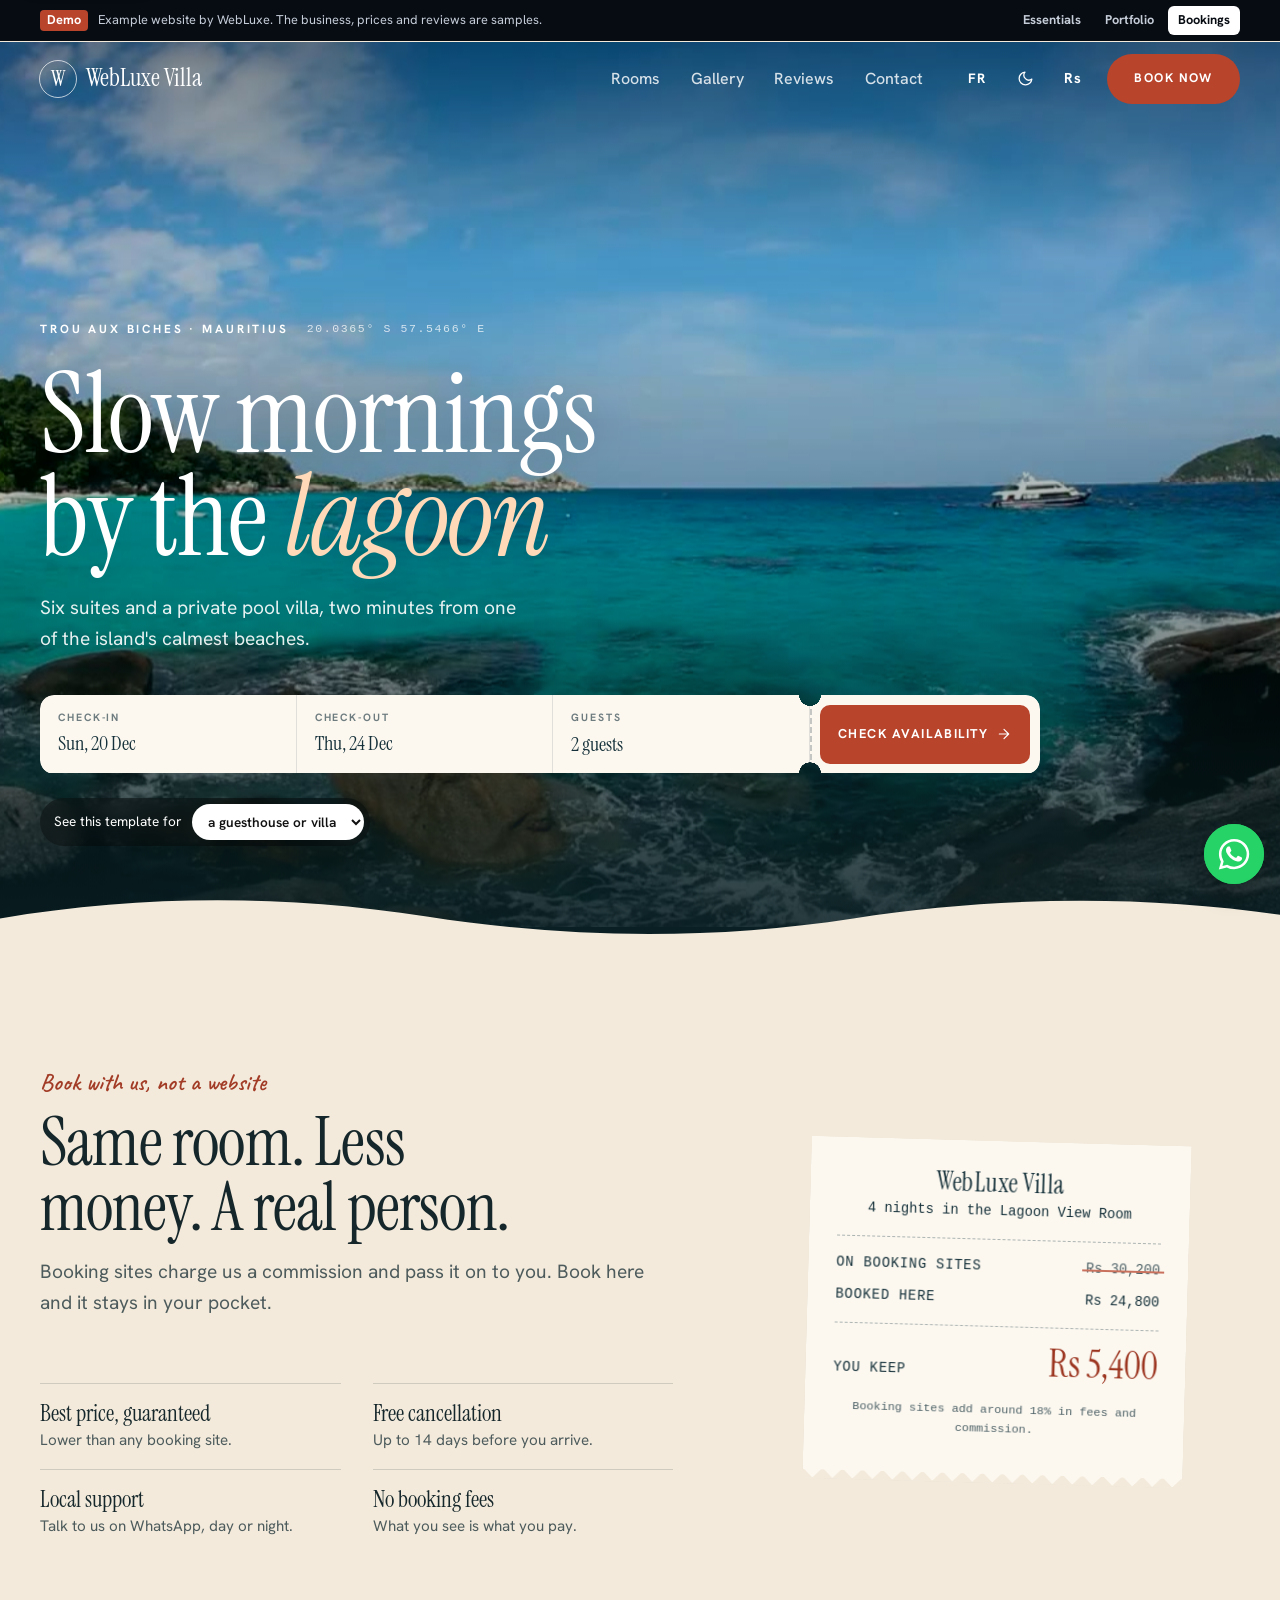
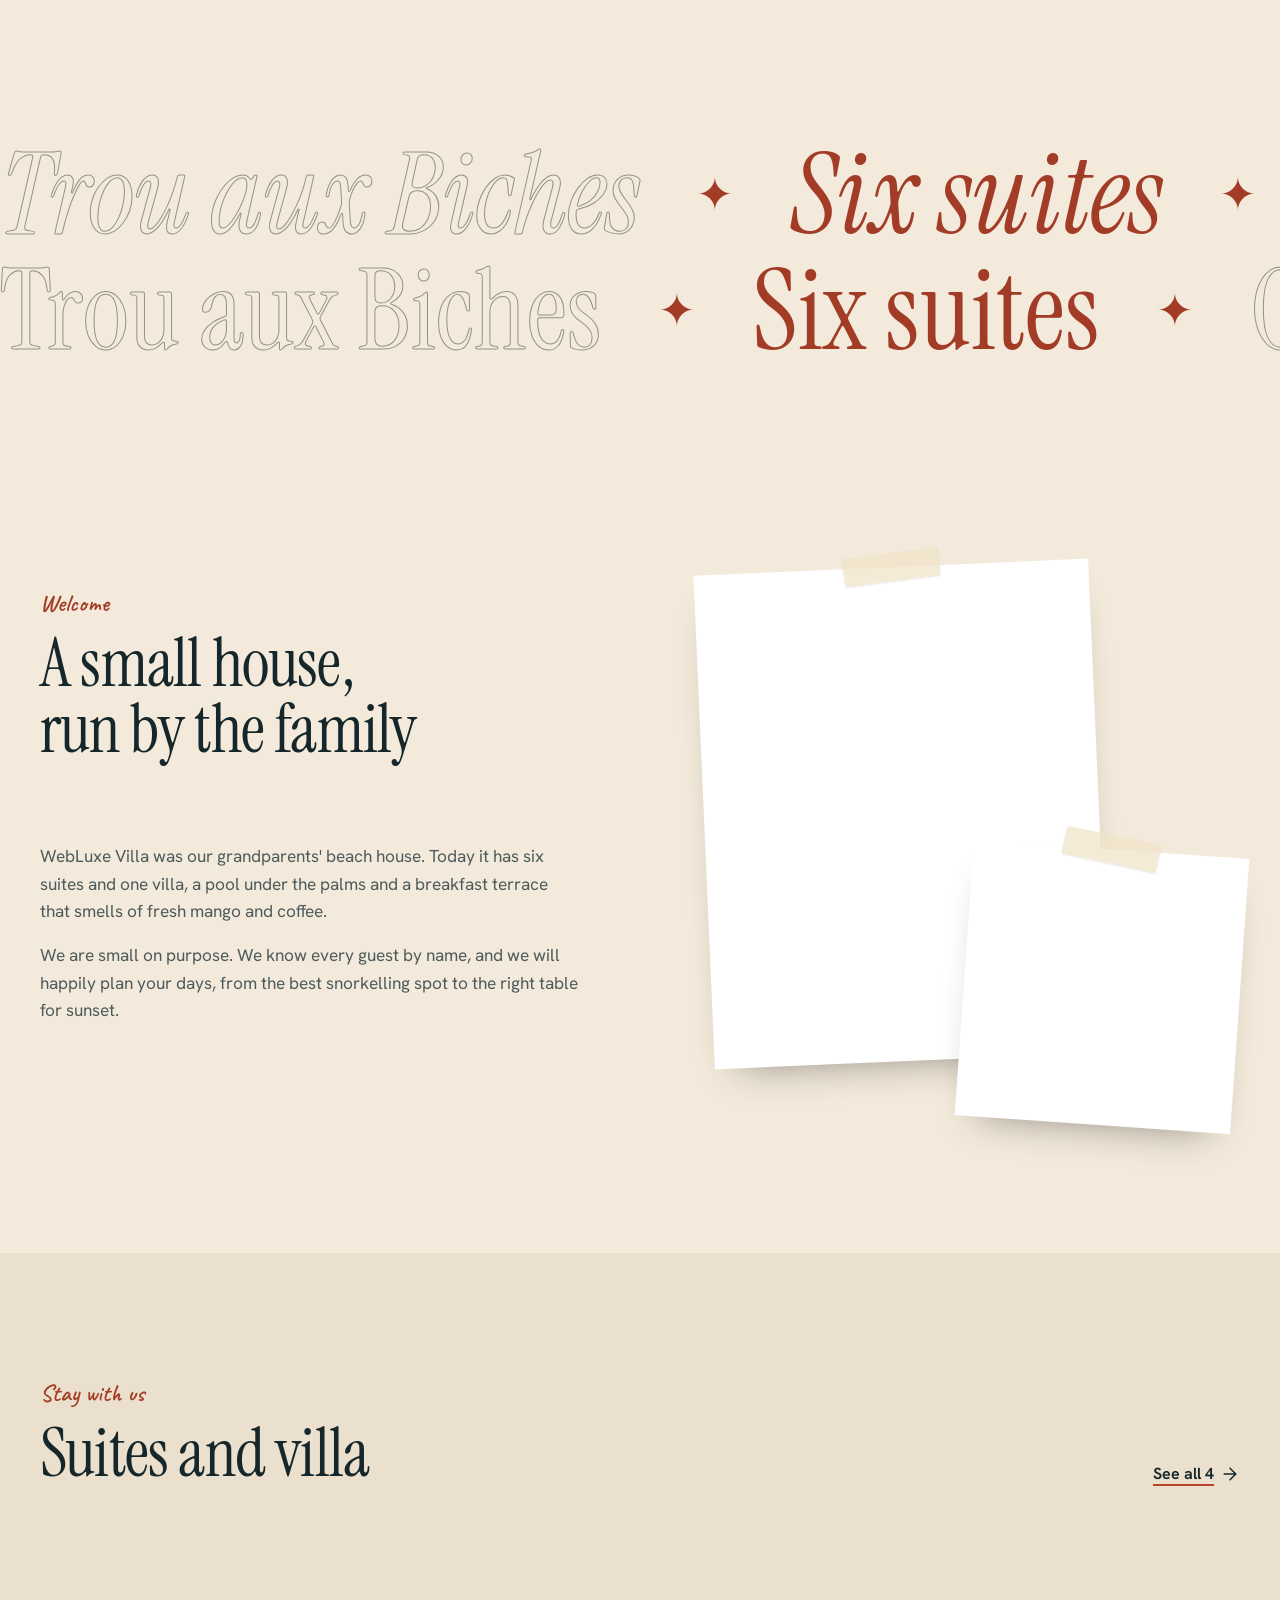
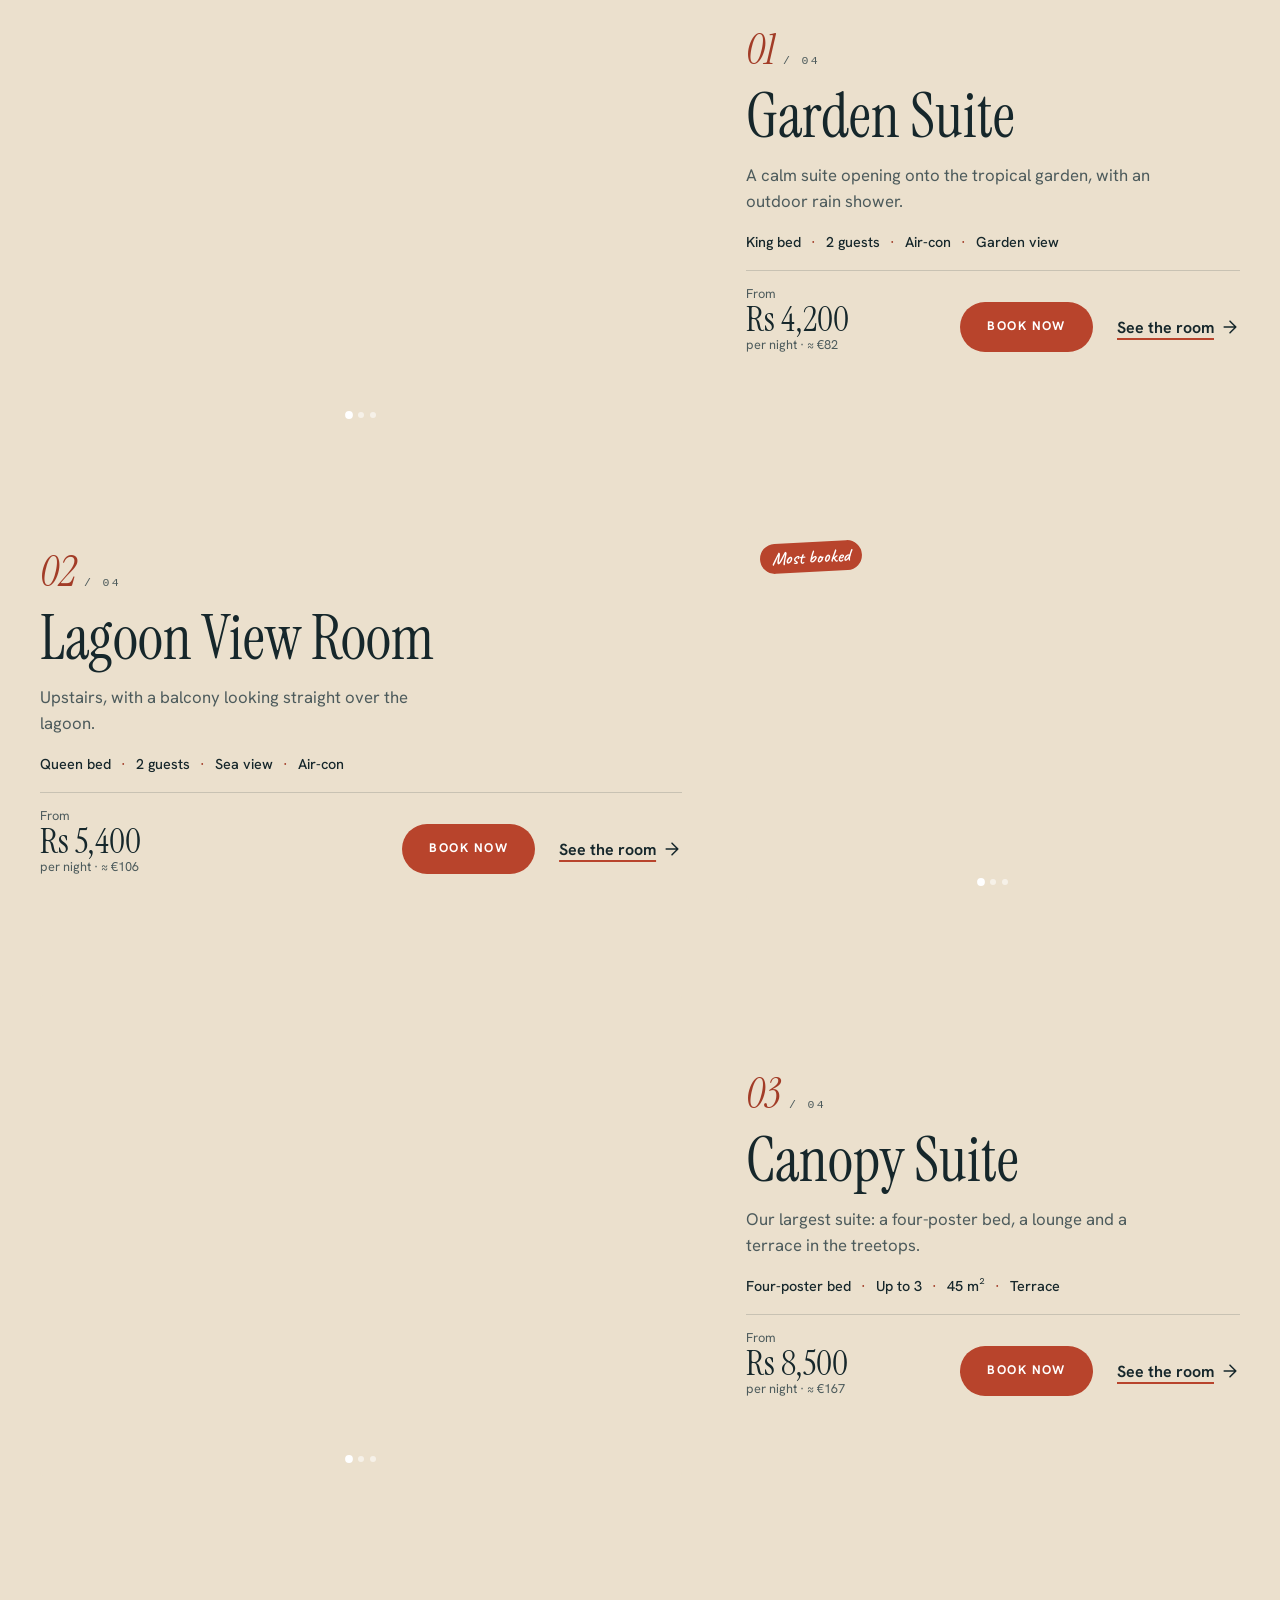
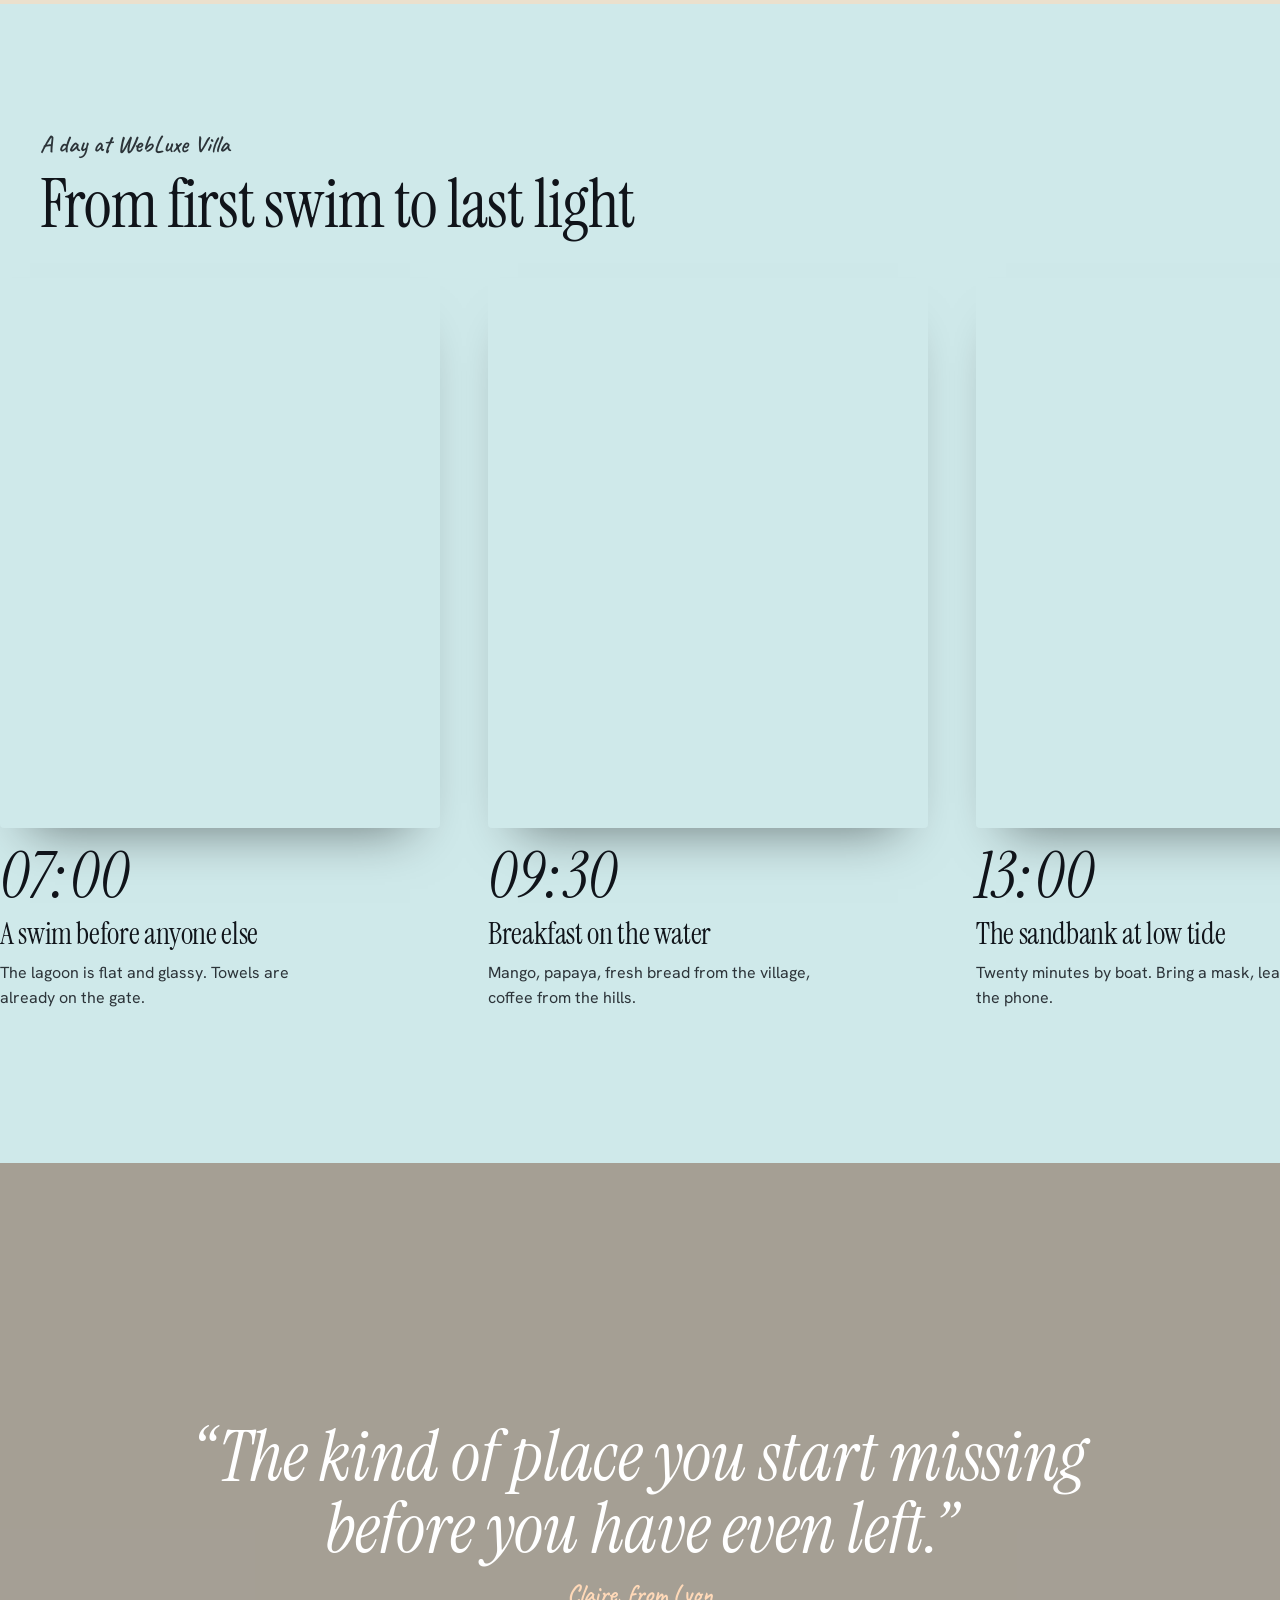
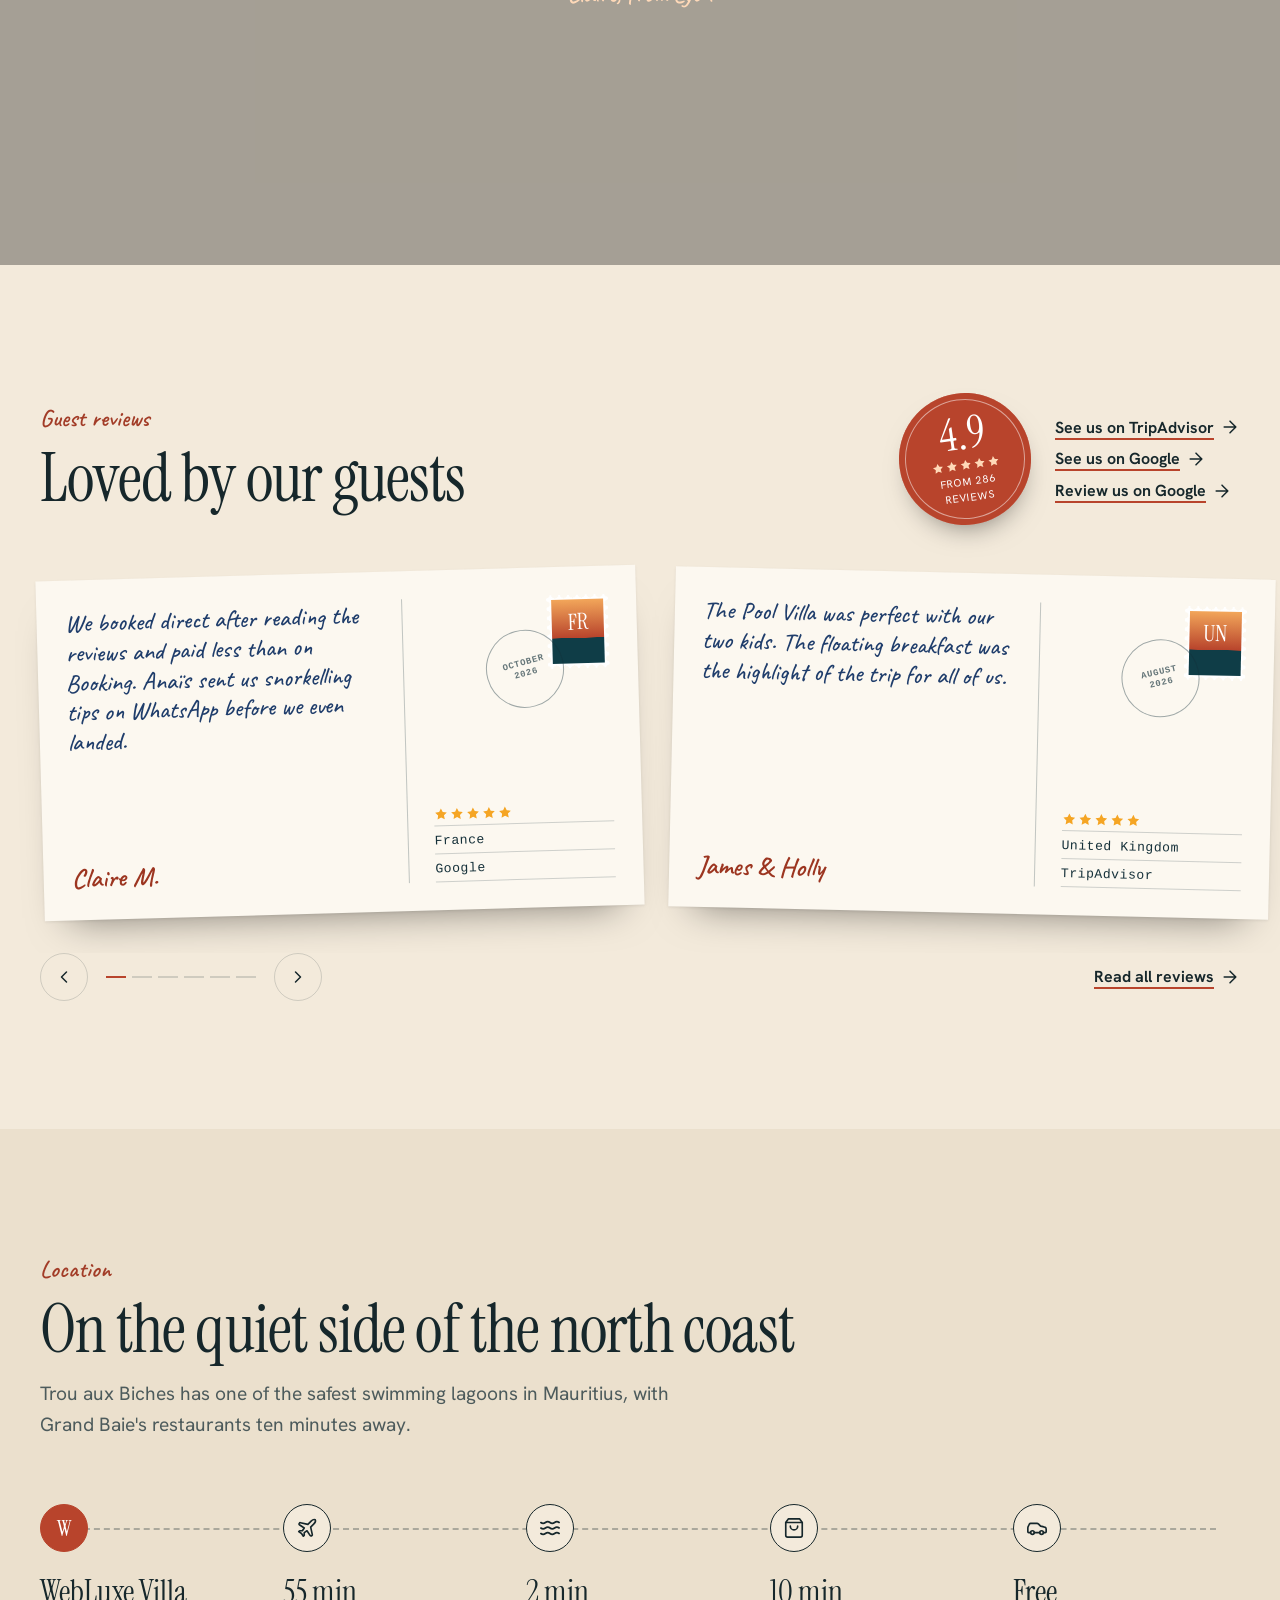
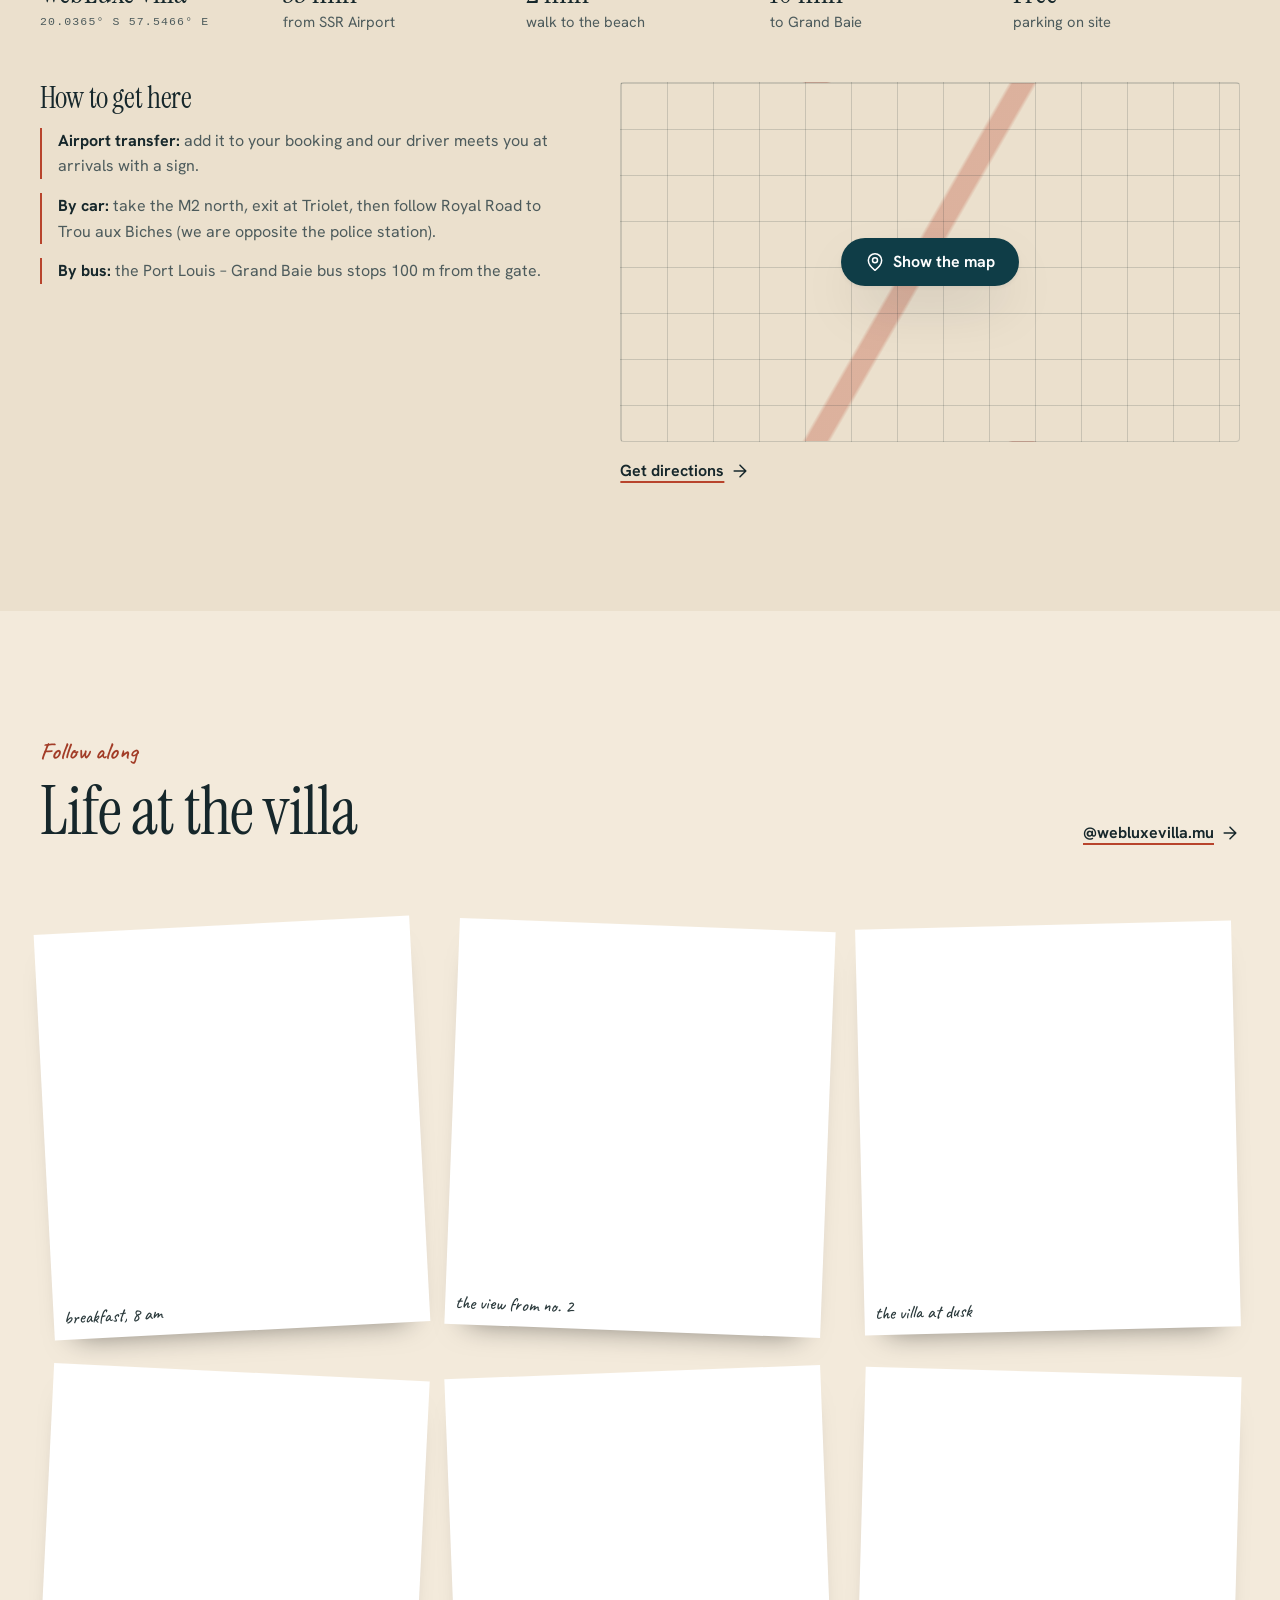
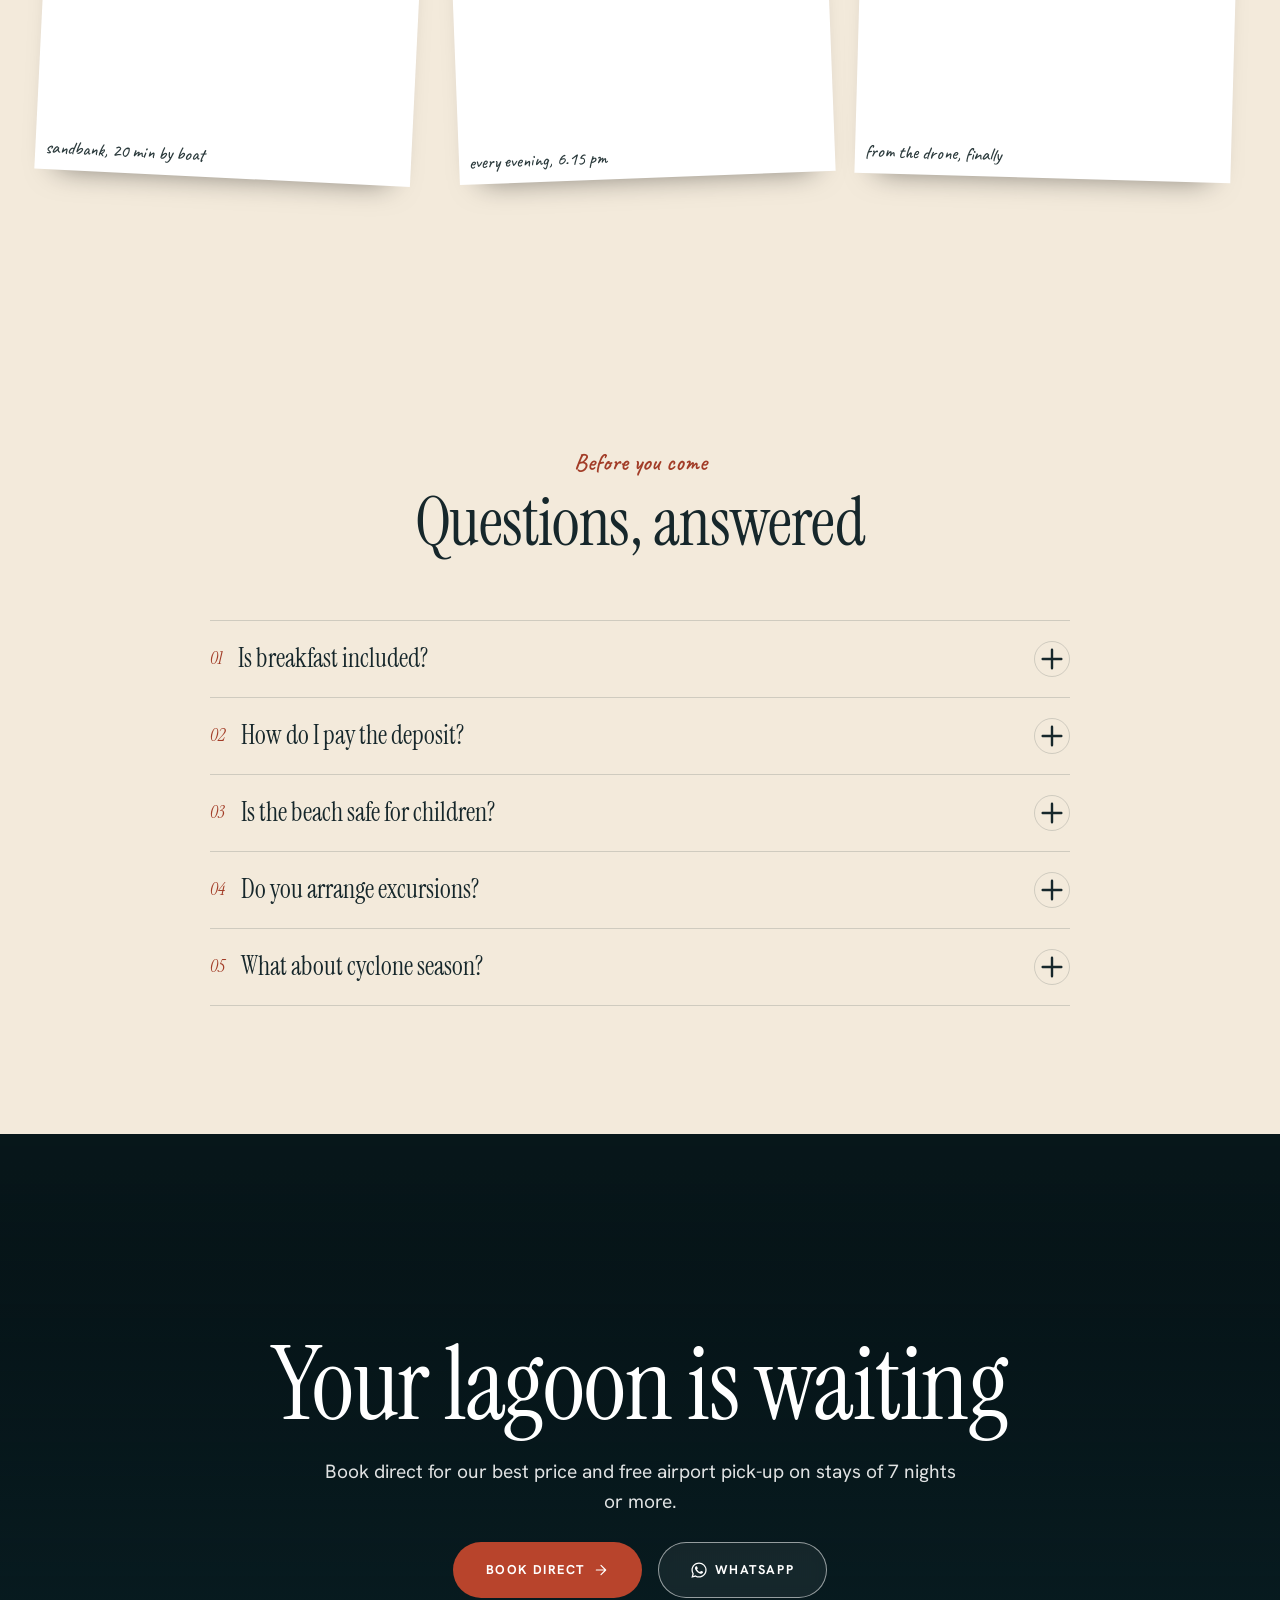
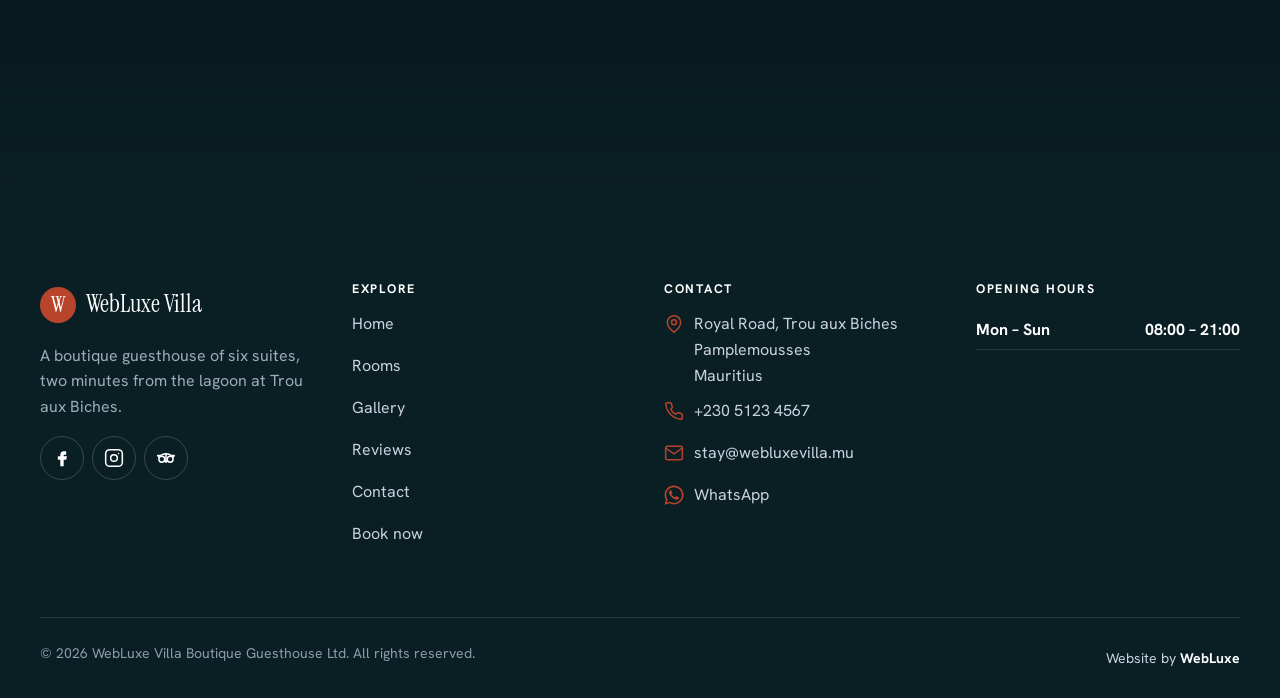
==== commit 25757689: "WebLuxe Villa: availability calendars, admin panel, payments, inbox and Google set-up The demo busin" ====
--- a/index.html
+++ b/index.html
@@ -5,13 +5,15 @@
 <meta name="viewport" content="width=device-width, initial-scale=1, viewport-fit=cover">
 <!-- Title, description and preview picture come from config.js when the page opens.
      The copies below are what WhatsApp and Facebook show when the link is shared: update them for each client. -->
-<title>Villa Corail | Boutique guesthouse in Trou aux Biches, Mauritius</title>
+<title>WebLuxe Villa | Boutique guesthouse in Trou aux Biches, Mauritius</title>
 <meta name="description" content="Six suites and a private pool villa two minutes from the lagoon. Book direct for the best price, free cancellation and airport pick-up.">
 <meta property="og:type" content="website">
-<meta property="og:title" content="Villa Corail | Boutique guesthouse in Trou aux Biches, Mauritius">
+<meta property="og:title" content="WebLuxe Villa | Boutique guesthouse in Trou aux Biches, Mauritius">
 <meta property="og:description" content="Six suites and a private pool villa two minutes from the lagoon. Book direct for the best price, free cancellation and airport pick-up.">
 <meta property="og:image" content="https://images.unsplash.com/photo-1582719508461-905c673771fd?auto=format&amp;fit=crop&amp;q=70&amp;w=1200">
 <meta name="twitter:card" content="summary_large_image">
+<!-- Google Search Console: paste the verification tag Google gives you on the next line (home page only), e.g.
+     meta name="google-site-verification" content="abc123..." -->
 <link rel="icon" href="assets/favicon.svg" type="image/svg+xml">
 <link rel="preconnect" href="https://fonts.googleapis.com">
 <link rel="preconnect" href="https://fonts.gstatic.com" crossorigin>
@@ -27,6 +29,7 @@
 <body data-page="home">
 <div id="app"><noscript><p style="padding:24px;font-family:sans-serif">Please turn on JavaScript to see this website.</p></noscript></div>
 <script src="config.js"></script>
+<script src="data/site.js"></script>
 <script>/* demo only: ?demo=tour or ?demo=rental shows the other business types */(function(){var s=window.SITE,t=new URLSearchParams(location.search).get('demo');try{if(t)sessionStorage.setItem('wl-demo',t);else t=sessionStorage.getItem('wl-demo')}catch(e){}var ex=s&&s.demo&&s.demo.enabled&&s.demo.examples&&s.demo.examples[t];if(ex)document.write('<script src="'+ex+'"><\/script>')})();</script>
 <script src="js/main.js"></script>
 </body>
--- a/css/style.css
+++ b/css/style.css
@@ -272,6 +272,13 @@
 /* dark mode: the brand's dark colour would vanish on a dark page, so main buttons use the accent */
 :root[data-theme="dark"] .btn-primary, :root[data-theme="dark"] .map-btn { background: var(--accent); color: var(--on-accent); }
 
+/* not found (404.html) */
+.nf { min-height: 70vh; display: grid; align-items: center; padding-top: calc(var(--sec) + var(--s4)); }
+.nf-in { display: grid; gap: var(--s3); justify-items: start; }
+.g-review .i { width: 18px; height: 18px; }
+/* longer labels (Italian, French) may wrap inside these buttons instead of pushing the page wider */
+.g-review { white-space: normal; text-align: center; line-height: 1.25; padding-block: 10px; }
+
 /* ---------- page changes (the look of the cover is set per tier) ---------- */
 html.tx-wait body { background: var(--primary); }
 .tx { position: fixed; inset: 0; z-index: 400; display: grid; place-items: center; background: var(--primary); color: var(--on-primary); transform: translateY(101%); visibility: hidden; pointer-events: none; }
@@ -299,6 +306,60 @@
 /* nothing may ever push the page sideways (moving bands, tilted cards, entrance animations) */
 html { overflow-x: clip; }
 .ticker { contain: paint; }
+
+/* ---------- availability calendar (shared, added with @uses cal) ---------- */
+.cal { --cal-sel: var(--primary); --on-cal-sel: var(--on-primary); display: grid; gap: var(--s2); min-width: 0; }
+:root[data-theme="dark"] .cal { --cal-sel: var(--accent); --on-cal-sel: var(--on-accent); }
+.cal-top { display: grid; grid-template-columns: 44px 1fr 44px; align-items: center; gap: var(--s1); }
+.cal-nav { width: 44px; height: 44px; display: grid; place-items: center; border-radius: 50%; border: 1px solid var(--line); transition: background-color .2s; }
+.cal-nav:hover:not([disabled]) { background: var(--bg-2); }
+.cal-nav[disabled] { opacity: .3; cursor: default; }
+.cal-msg { text-align: center; font-weight: 600; font-size: .95rem; line-height: 1.3; min-height: 2.6em; display: grid; place-items: center; }
+.cal-msg.is-err { color: var(--err); }
+:root[data-theme="dark"] .cal-msg.is-err { color: #fda4a4; }
+.cal-ms { display: grid; gap: var(--s4); grid-template-columns: repeat(auto-fit, minmax(min(100%, 260px), 1fr)); }
+.cal-t { text-align: center; font: 600 1.05rem/1.2 var(--font-head); text-transform: capitalize; margin-bottom: var(--s1); }
+.cal-g { display: grid; grid-template-columns: repeat(7, minmax(0, 1fr)); gap: 3px 0; }
+.cal-w { text-align: center; font-size: .72rem; font-weight: 700; letter-spacing: .06em; text-transform: uppercase; color: var(--text-2); padding-bottom: 6px; }
+.cal-d { position: relative; min-height: 44px; display: grid; place-content: center; justify-items: center; gap: 1px; border-radius: 10px; font-weight: 600; font-size: .92rem; font-variant-numeric: tabular-nums; line-height: 1.1; transition: background-color .15s, color .15s; }
+.cal-d small { font-size: .62rem; font-weight: 500; color: var(--text-2); letter-spacing: -.01em; }
+.cal-d:hover:not([disabled]) { background: color-mix(in srgb, var(--cal-sel) 12%, transparent); }
+.cal-d[disabled] { cursor: default; }
+.cal-d.is-past { color: color-mix(in srgb, var(--text) 28%, transparent); }
+.cal-d.is-taken:not(.is-past) { color: color-mix(in srgb, var(--text) 40%, transparent); background: repeating-linear-gradient(135deg, transparent 0 5px, color-mix(in srgb, var(--text) 7%, transparent) 5px 6px); }
+.cal-d.is-taken span { text-decoration: line-through; }
+.cal-d.is-today:not(.is-a):not(.is-b) { box-shadow: inset 0 0 0 1.5px color-mix(in srgb, var(--accent) 70%, transparent); }
+.cal-d.is-in { background: color-mix(in srgb, var(--cal-sel) 14%, transparent); border-radius: 0; }
+.cal-d.is-a, .cal-d.is-b { background: var(--cal-sel); color: var(--on-cal-sel); }
+.cal-d.is-a small, .cal-d.is-b small, .cal-d.is-taken.is-b span { color: inherit; opacity: .85; }
+.cal-d.is-a { border-radius: 10px 0 0 10px; } .cal-d.is-b { border-radius: 0 10px 10px 0; }
+.cal-d.is-a:not(:has(~ .is-b)) { border-radius: 10px; }
+.cal-d.is-short:not([disabled]) { color: color-mix(in srgb, var(--text) 45%, transparent); }
+.cal-foot { display: flex; flex-wrap: wrap; align-items: center; gap: 6px var(--s3); font-size: .84rem; color: var(--text-2); }
+.cal-foot span { display: inline-flex; align-items: center; gap: 8px; }
+.cal-foot i { width: 16px; height: 16px; border-radius: 4px; border: 1px solid var(--line); }
+.cal-foot .k-taken { background: repeating-linear-gradient(135deg, transparent 0 3px, color-mix(in srgb, var(--text) 25%, transparent) 3px 4px); }
+.cal-clear { margin-left: auto; min-height: 36px; font-weight: 650; text-decoration: underline; text-underline-offset: 3px; color: var(--text); }
+@media (max-width: 759px) { .cal-more { display: none; } }
+@media (max-width: 380px) { .cal-d { min-height: 40px; font-size: .86rem; } .cal-d small { font-size: .56rem; } }
+/* the pop-up version */
+.pick { width: min(96vw, 760px); max-height: 92dvh; border: 0; padding: 0; border-radius: var(--r-lg); background: var(--card); color: var(--text); box-shadow: var(--shadow-lg); overflow: auto; }
+.pick::backdrop { background: rgb(6 10 18 / .6); backdrop-filter: blur(4px); }
+.pick[open] { animation: dlg-in .35s var(--ease-out); }
+.pick-in { display: grid; gap: var(--s2); padding: var(--s2) var(--s3) var(--s3); }
+.pick-head { display: flex; align-items: center; justify-content: space-between; gap: var(--s2); }
+.pick-head h2 { font: 600 1.3rem/1.2 var(--font-head); }
+.pick-head .dlg-x { position: static; }
+.pick-foot { display: flex; justify-content: flex-end; }
+.pick-foot .btn[disabled] { opacity: .45; }
+@media (max-width: 759px) {
+  .pick { width: 100vw; max-width: none; margin: auto 0 0; border-radius: var(--r-lg) var(--r-lg) 0 0; }
+  .pick[open] { animation: sheet-up .4s var(--ease-out); }
+  .pick-in { padding-bottom: calc(var(--s3) + env(safe-area-inset-bottom)); }
+  .pick-foot .btn { width: 100%; }
+}
+@keyframes sheet-up { from { transform: translateY(100%); } }
+
 
 /* ==========================================================================
    HIGH TIER: "Bookings". Lagoon at dawn: sand paper, deep teal sea,
@@ -413,6 +474,9 @@
   -webkit-mask: radial-gradient(circle 11px at calc(100% - var(--stub)) 0, #0000 98%, #000) top / 100% 51% no-repeat, radial-gradient(circle 11px at calc(100% - var(--stub)) 100%, #0000 98%, #000) bottom / 100% 51% no-repeat;
   mask: radial-gradient(circle 11px at calc(100% - var(--stub)) 0, #0000 98%, #000) top / 100% 51% no-repeat, radial-gradient(circle 11px at calc(100% - var(--stub)) 100%, #0000 98%, #000) bottom / 100% 51% no-repeat; }
 .ticket:not(:has(.sf:nth-of-type(3))) { --cols: 2; }
+/* dates as calendar buttons: still three columns (the guests field is the only label left) */
+.ticket.ticket:has(.sf-btn) { --cols: 3; }
+@media (max-width: 759px) { .ticket:has(.sf-btn) .sf:not(.sf-btn) { grid-column: 1 / -1; border-right: 0; border-bottom: 0; } }
 .sf { display: grid; gap: 2px; padding: 14px 18px; cursor: pointer; border-right: 1px solid color-mix(in srgb, var(--ink) 12%, transparent); min-width: 0; }
 .sf span { font-size: .66rem; font-weight: 700; letter-spacing: .18em; text-transform: uppercase; color: color-mix(in srgb, var(--ink) 62%, transparent); }
 .sf input, .sf select { border: 0; background: none; min-height: 32px; padding: 0; font: 400 1.25rem/1.2 var(--font-head); color: var(--ink); width: 100%; min-width: 0; appearance: none; }
@@ -694,6 +758,16 @@
 .lp-card .lc-price span, .lp-card .lc-price small { font-size: .82rem; color: color-mix(in srgb, var(--ink) 65%, transparent); }
 .qf-row { display: grid; grid-template-columns: minmax(0, 1fr) minmax(0, 1fr); gap: 8px; }
 .qf-row:has(> :only-child) { grid-template-columns: 1fr; }
+/* the calendars: in the hero ticket, the quick-book card and the booking form */
+.sf-btn { text-align: left; font: inherit; color: inherit; }
+.sf-btn b { display: block; min-height: 32px; padding-top: 3px; font: 400 1.25rem/1.2 var(--font-head); color: var(--ink); white-space: nowrap; overflow: hidden; text-overflow: ellipsis; }
+.qf-row .qcal { grid-column: 1 / -1; }
+.lp-card .cal { --text: var(--ink); --text-2: color-mix(in srgb, var(--ink) 65%, transparent); --line: color-mix(in srgb, var(--ink) 16%, transparent); --bg-2: color-mix(in srgb, var(--ink) 6%, transparent); --cal-sel: var(--primary); --on-cal-sel: #fff; }
+.lp-card .cal-d small { font-size: .58rem; }
+.row-2 > .bk-calf { grid-column: 1 / -1; }
+.bk-cal { padding: var(--s2); border: 1px solid var(--line); border-radius: var(--r-lg); }
+.pay-box { display: grid; justify-items: center; gap: 8px; margin-top: var(--s2); }
+.pay-box p { font-size: .9rem; color: var(--text-2); max-width: 46ch; }
 .qe { display: grid; gap: 6px; font: .9rem/1.4 var(--mono); }
 .qe p { display: flex; justify-content: space-between; gap: var(--s2); color: color-mix(in srgb, var(--ink) 75%, transparent); }
 .qe .qe-total { padding-top: 10px; border-top: 1px dashed color-mix(in srgb, var(--ink) 30%, transparent); color: var(--ink); font-weight: 600; }
@@ -869,3 +943,26 @@
 html.lenis.lenis-smooth { scroll-behavior: auto !important; }
 html.lenis.lenis-smooth [data-lenis-prevent] { overscroll-behavior: contain; }
 html.lenis.lenis-stopped { overflow: hidden; }
+
+/* ---------- fit: nothing floats over the page on phones ---------- */
+/* the reviews controls wrap instead of squeezing "Read all reviews" onto three lines */
+.rc-ctrl { flex-wrap: wrap; row-gap: var(--s1); }
+.rc-ctrl .link { white-space: nowrap; }
+@media (max-width: 559px) { .rc-ctrl .link { flex-basis: 100%; margin-left: 0; justify-content: center; min-height: 44px; } }
+/* WhatsApp sits in the bottom bar on phones; the floating button only shows while that bar is away */
+.bar-go { display: flex; align-items: center; gap: var(--s1); flex: none; }
+.bar-wa { width: 48px; height: 48px; display: grid; place-items: center; border-radius: 50%; background: var(--wa); color: #fff; }
+.bar-wa .i { width: 26px; height: 26px; }
+.book-bar p { min-width: 0; }
+@media (max-width: 959px) {
+  html.has-book-bar .fab, body[data-page="book"] .fab { display: none; }
+  html.has-book-bar:not(.past-hero) body[data-page="home"] .fab, html.has-book-bar.in-day .fab { display: grid; }
+}
+.book-bar b, .book-bar small { white-space: nowrap; }
+@media (max-width: 439px) { .book-bar small { display: none; } .book-bar .btn-lg { padding-inline: 20px; } }
+
+/* score out of 10 */
+.seal b i { font-style: normal; font-size: .45em; opacity: .7; margin-left: 2px; }
+
+/* four photos in the strip: one row of four on computers, not three plus one alone */
+@media (min-width: 760px) { .polas:has(> li:nth-child(4):last-child) { grid-template-columns: repeat(4, minmax(0, 1fr)); gap: var(--s4) var(--s3); } }
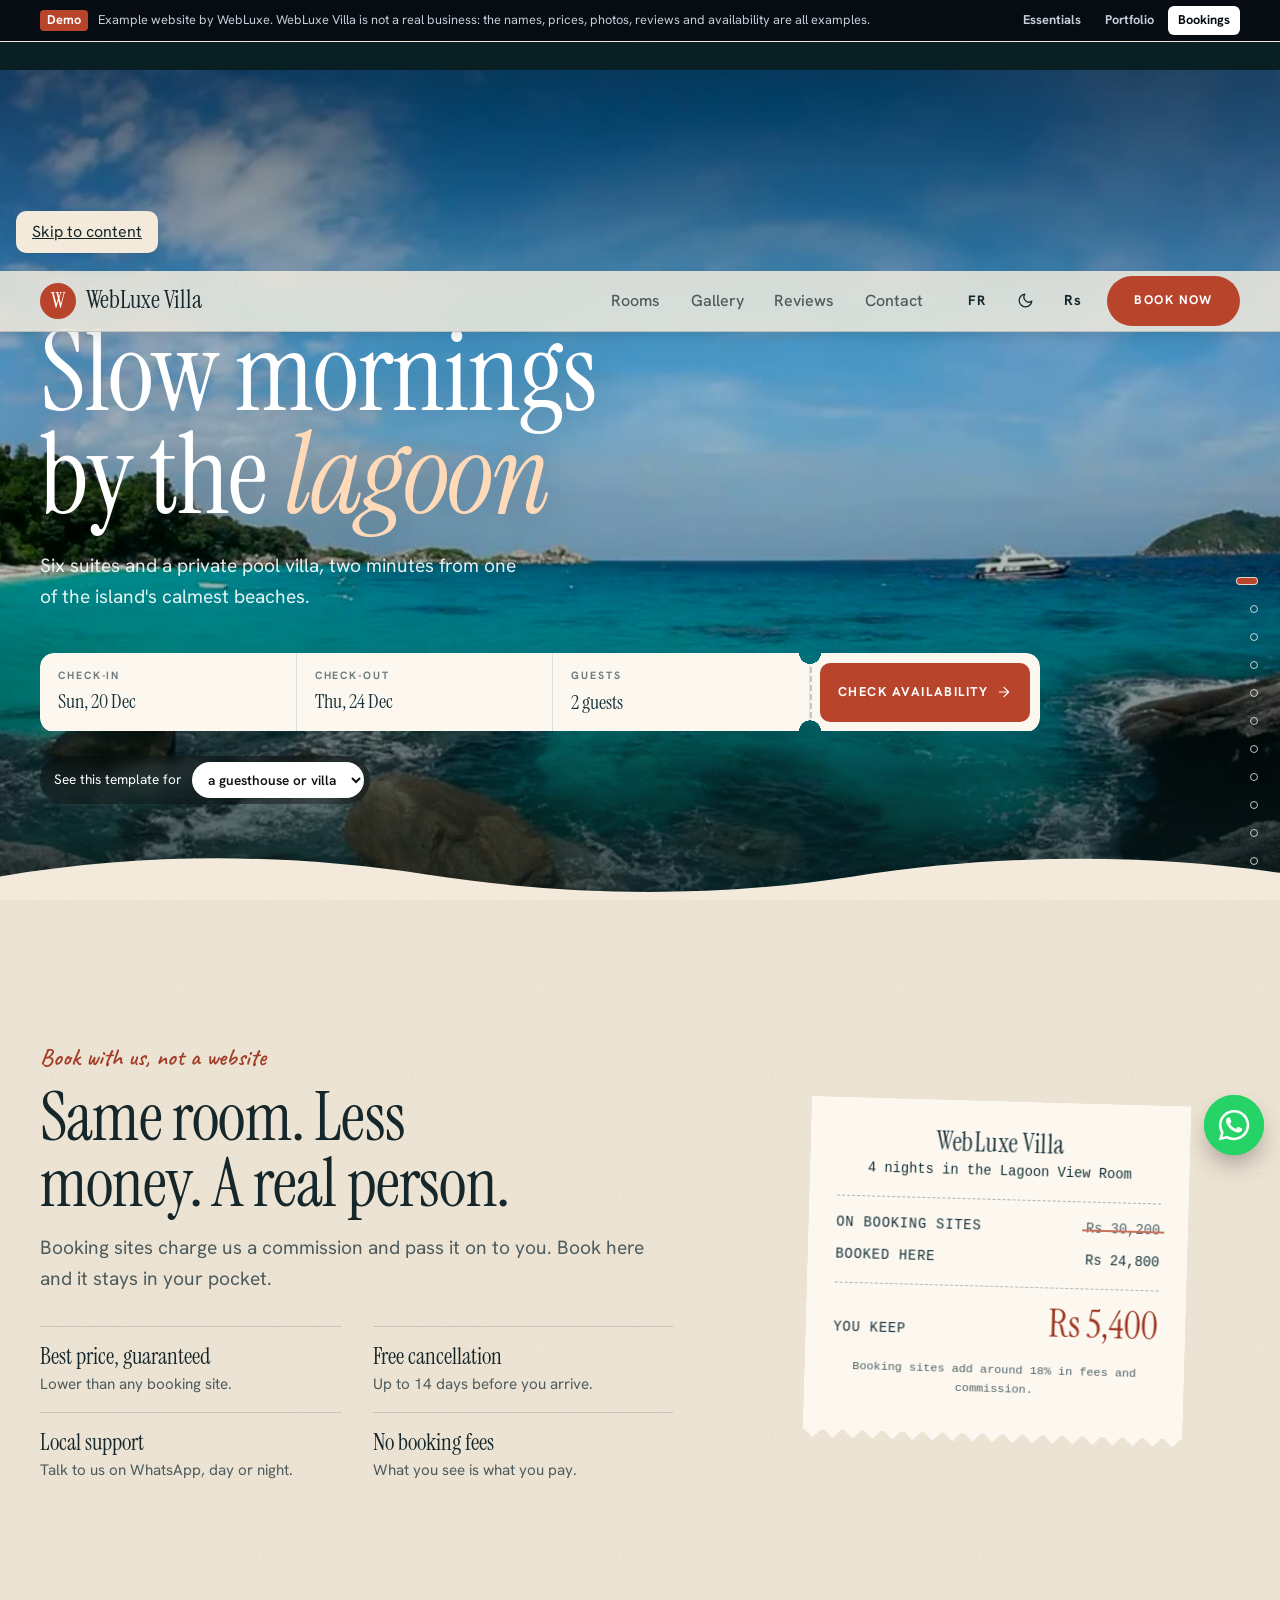
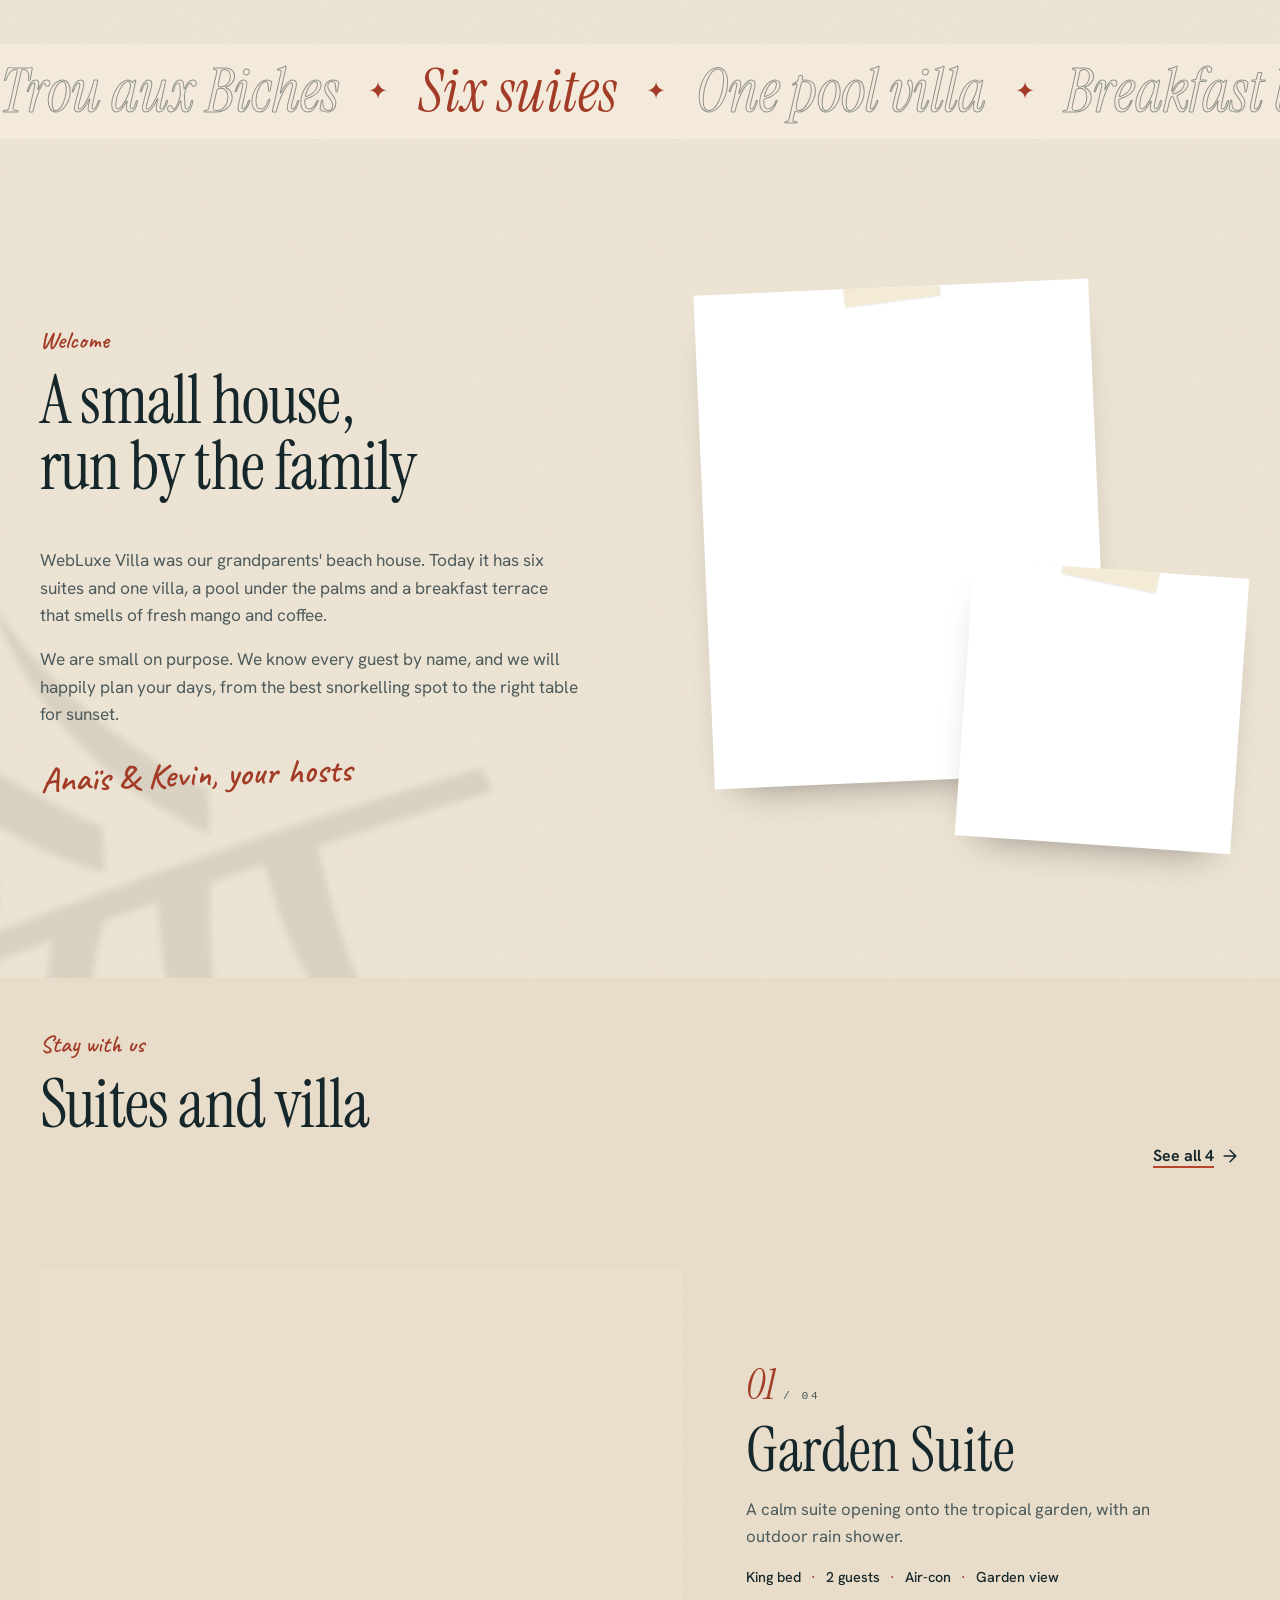
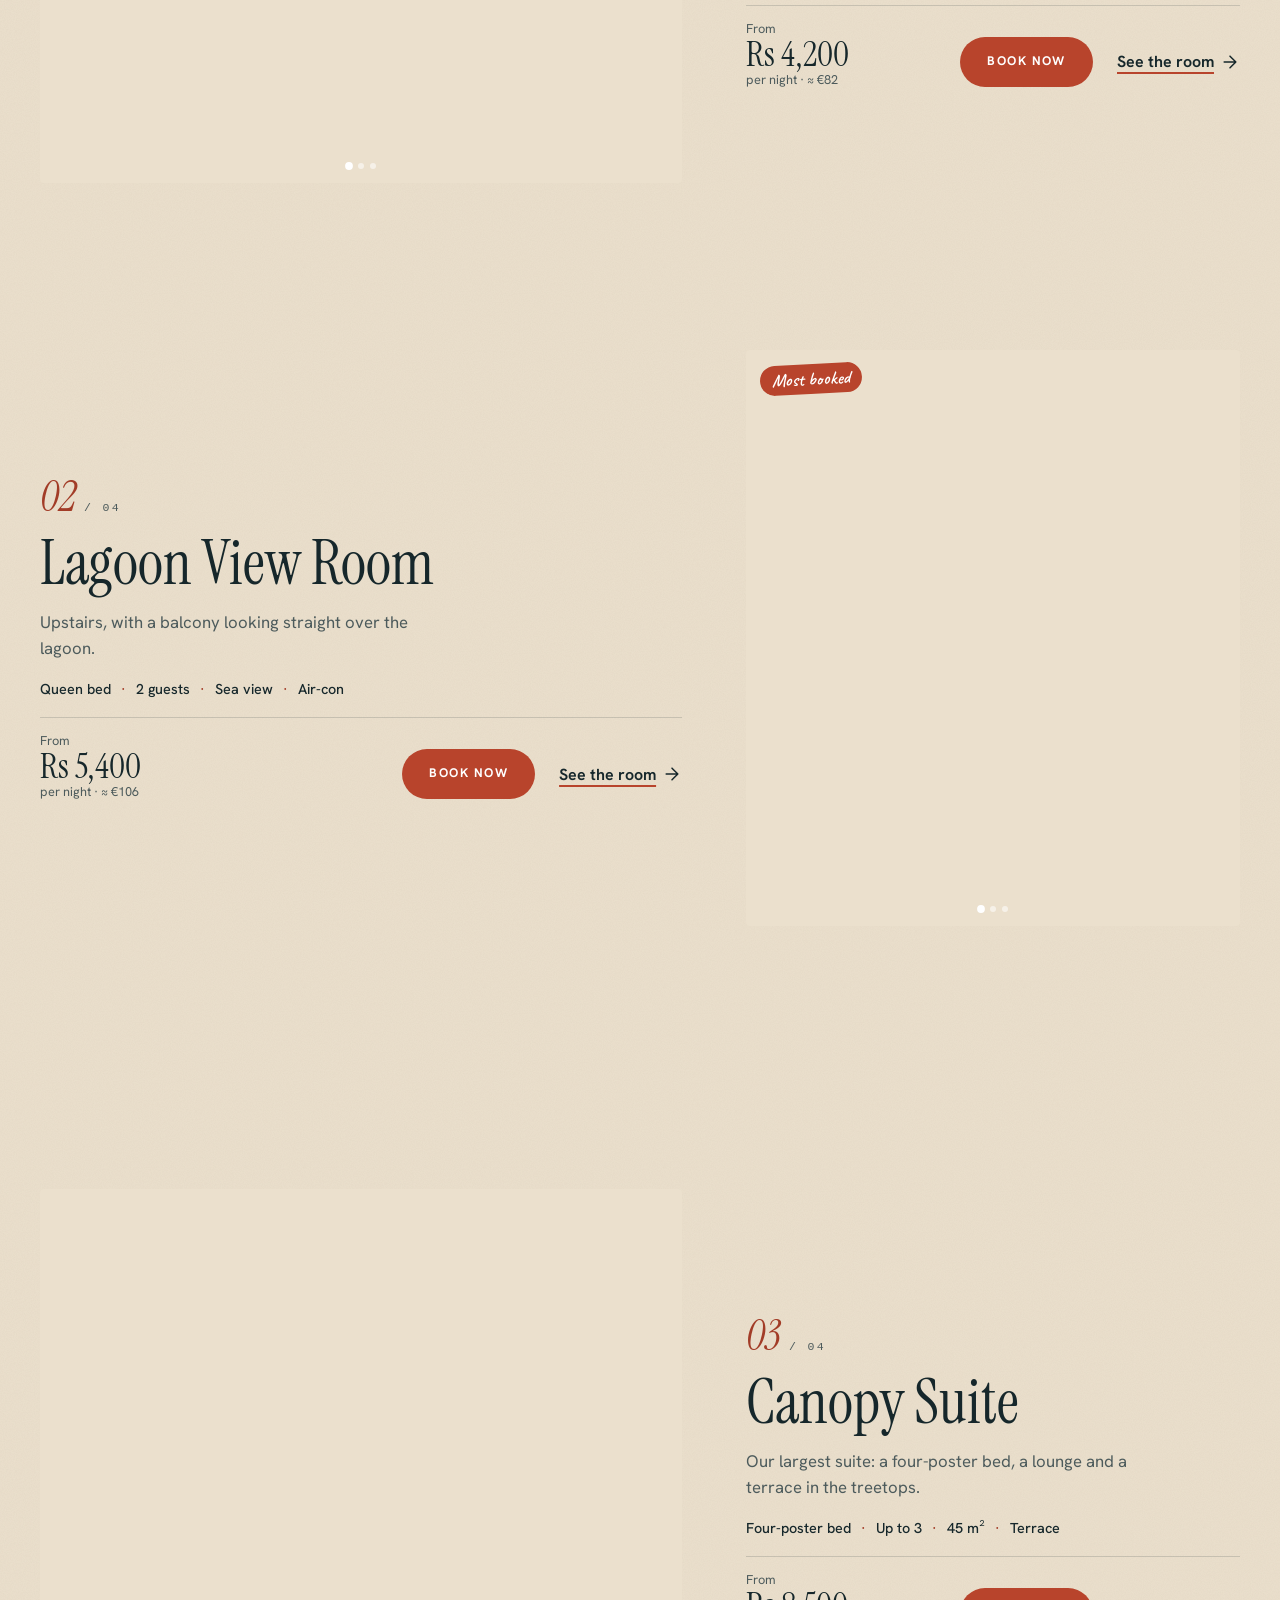
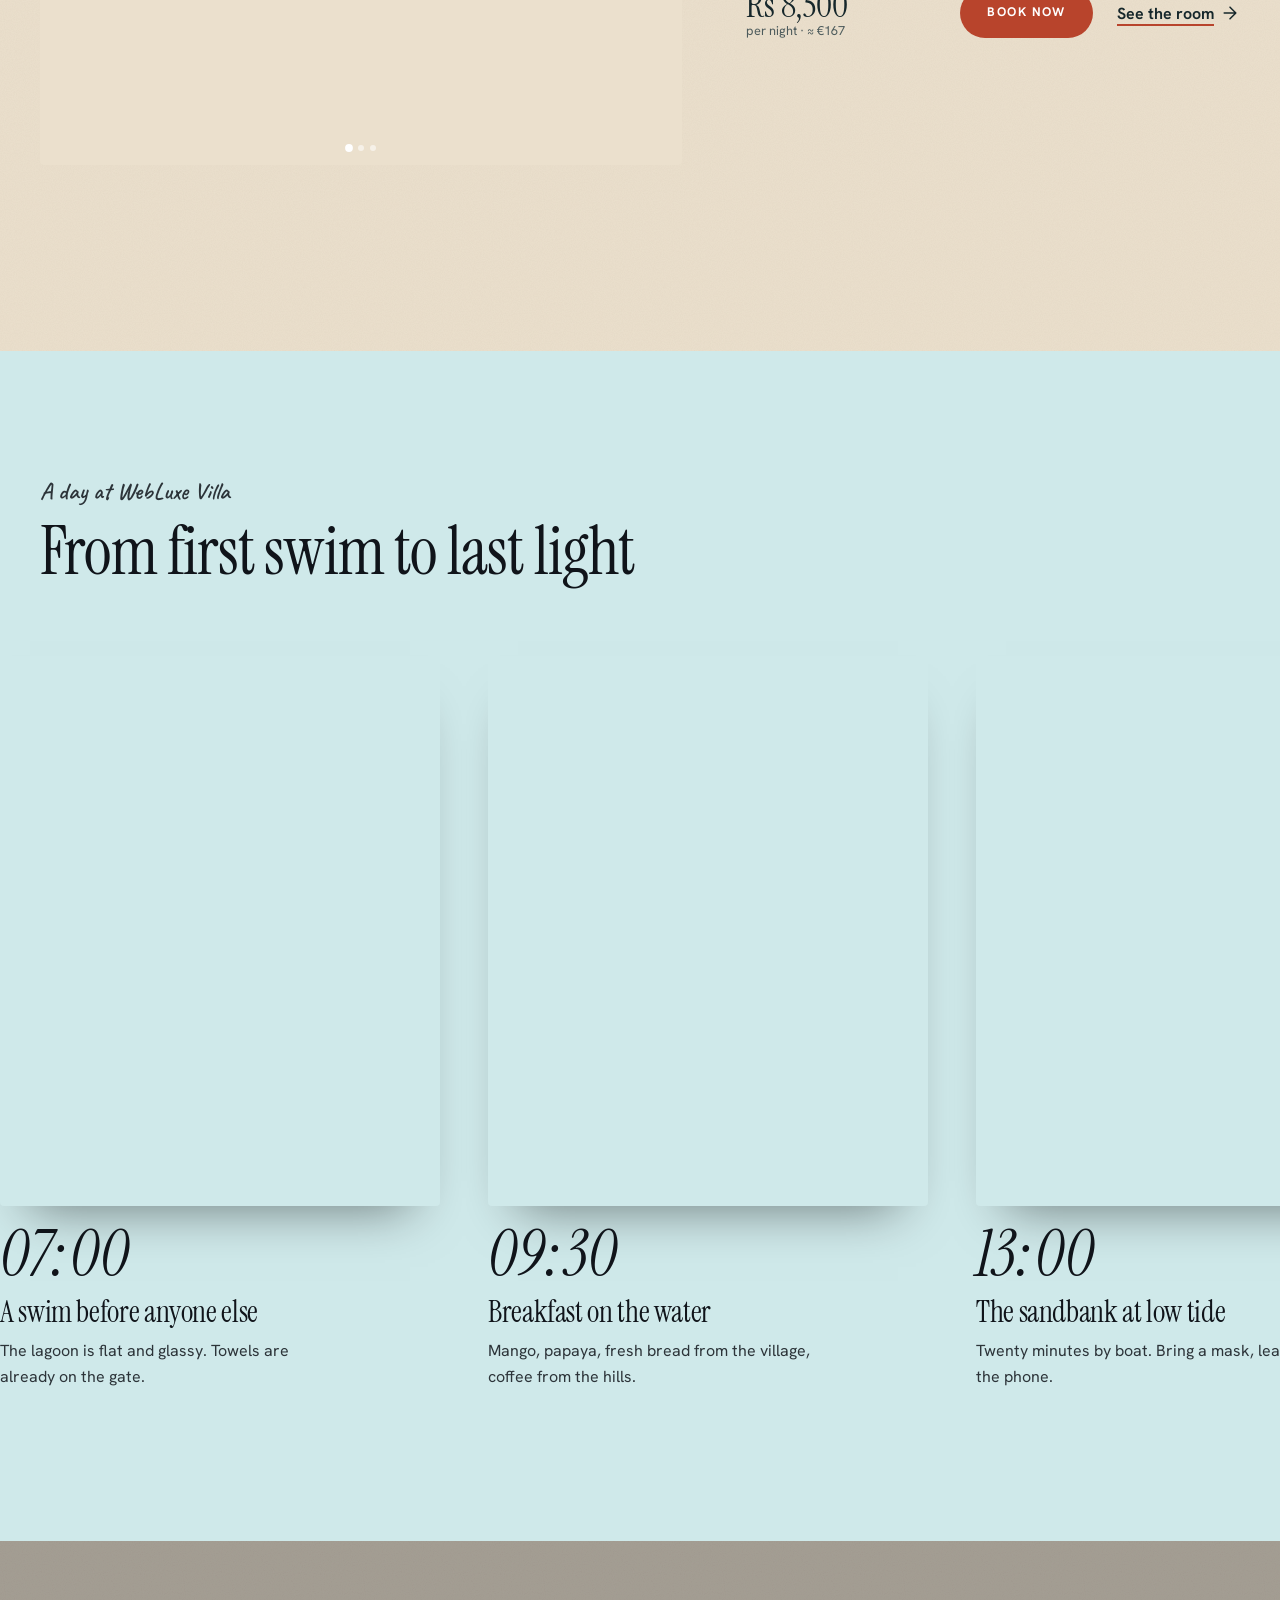
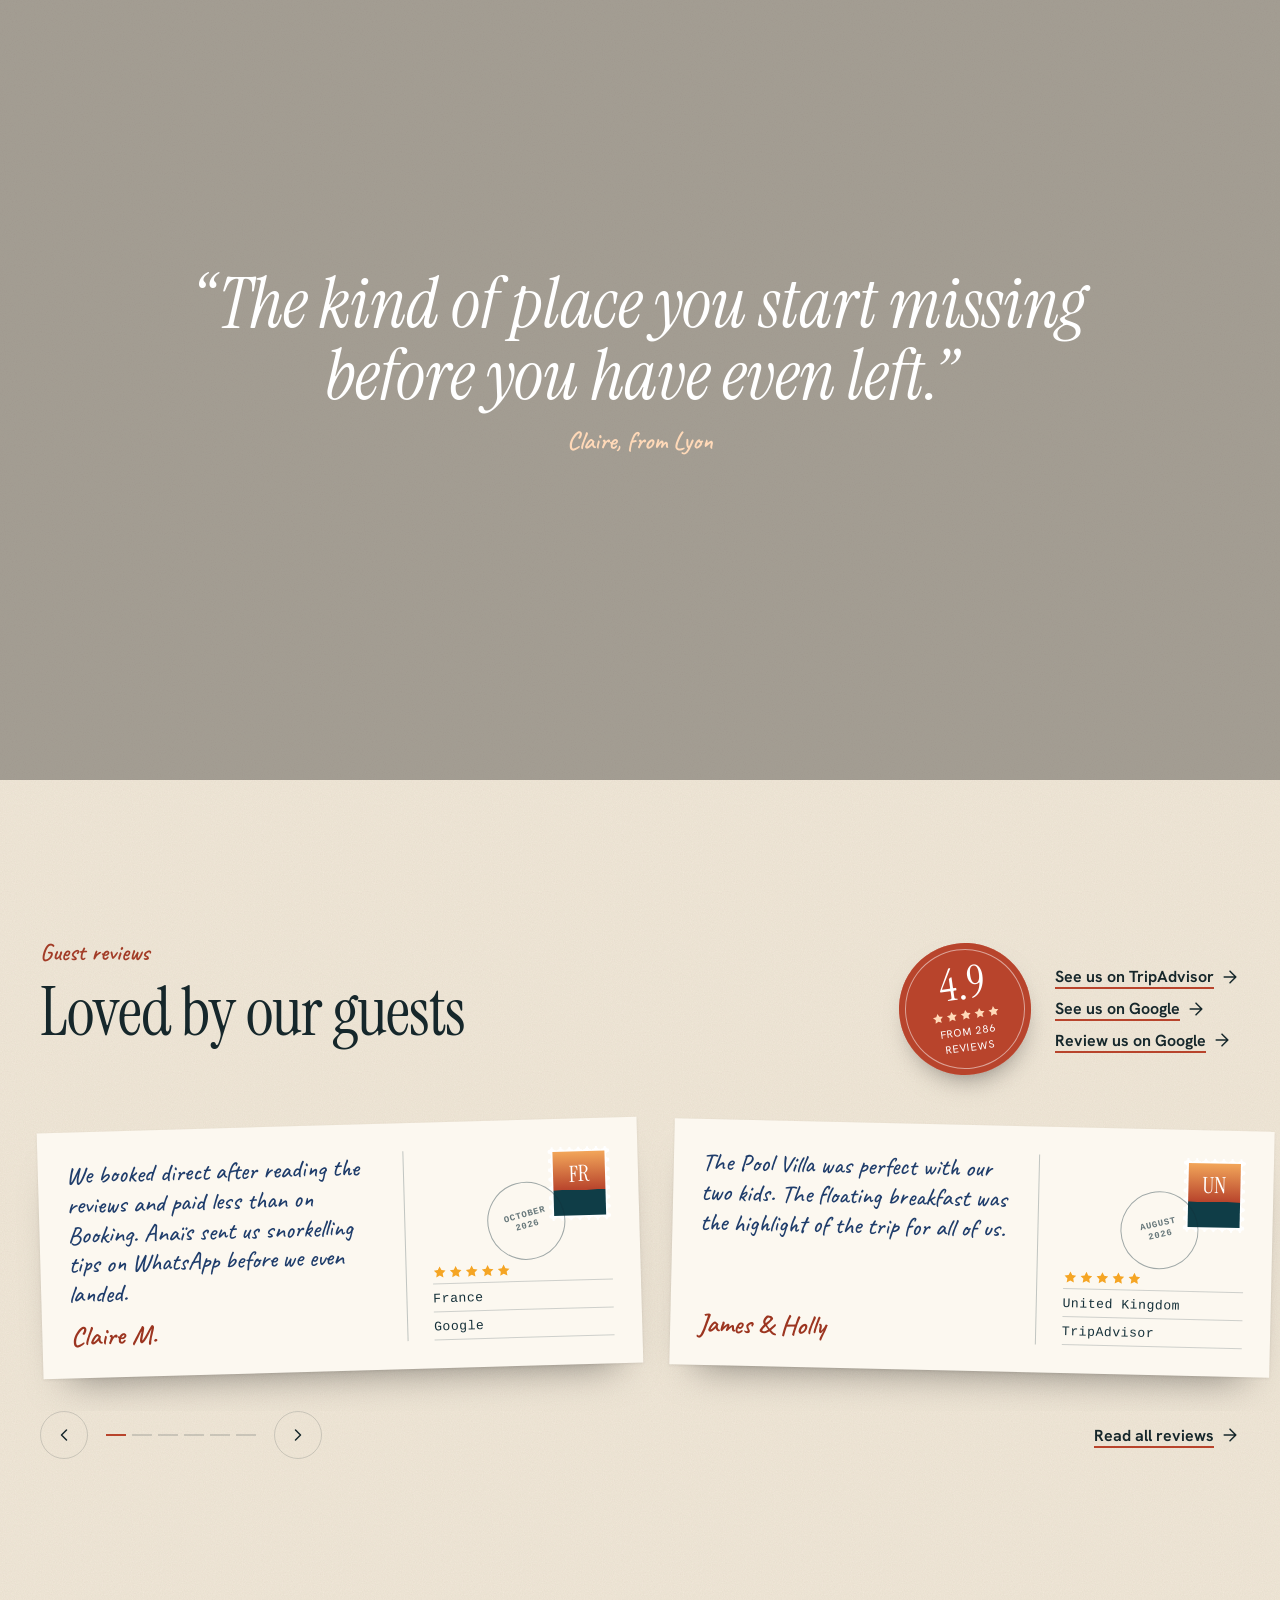
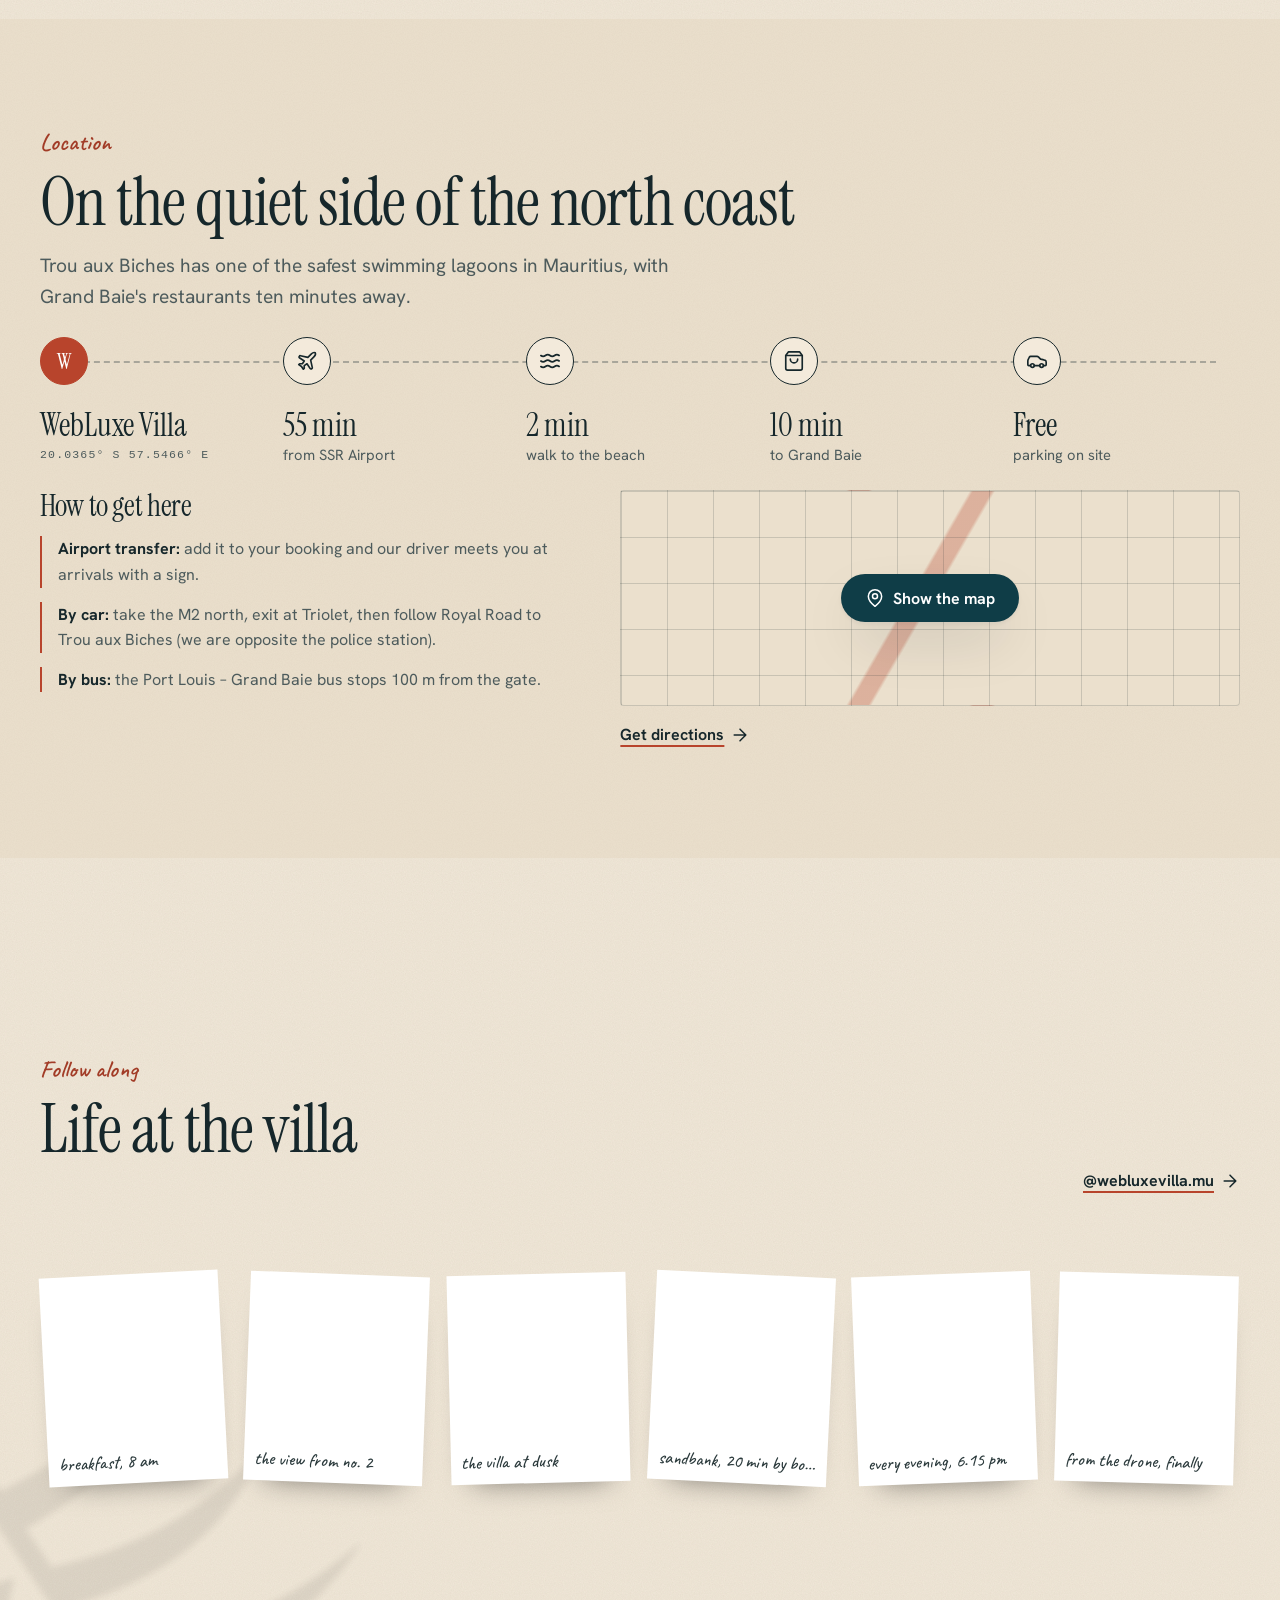
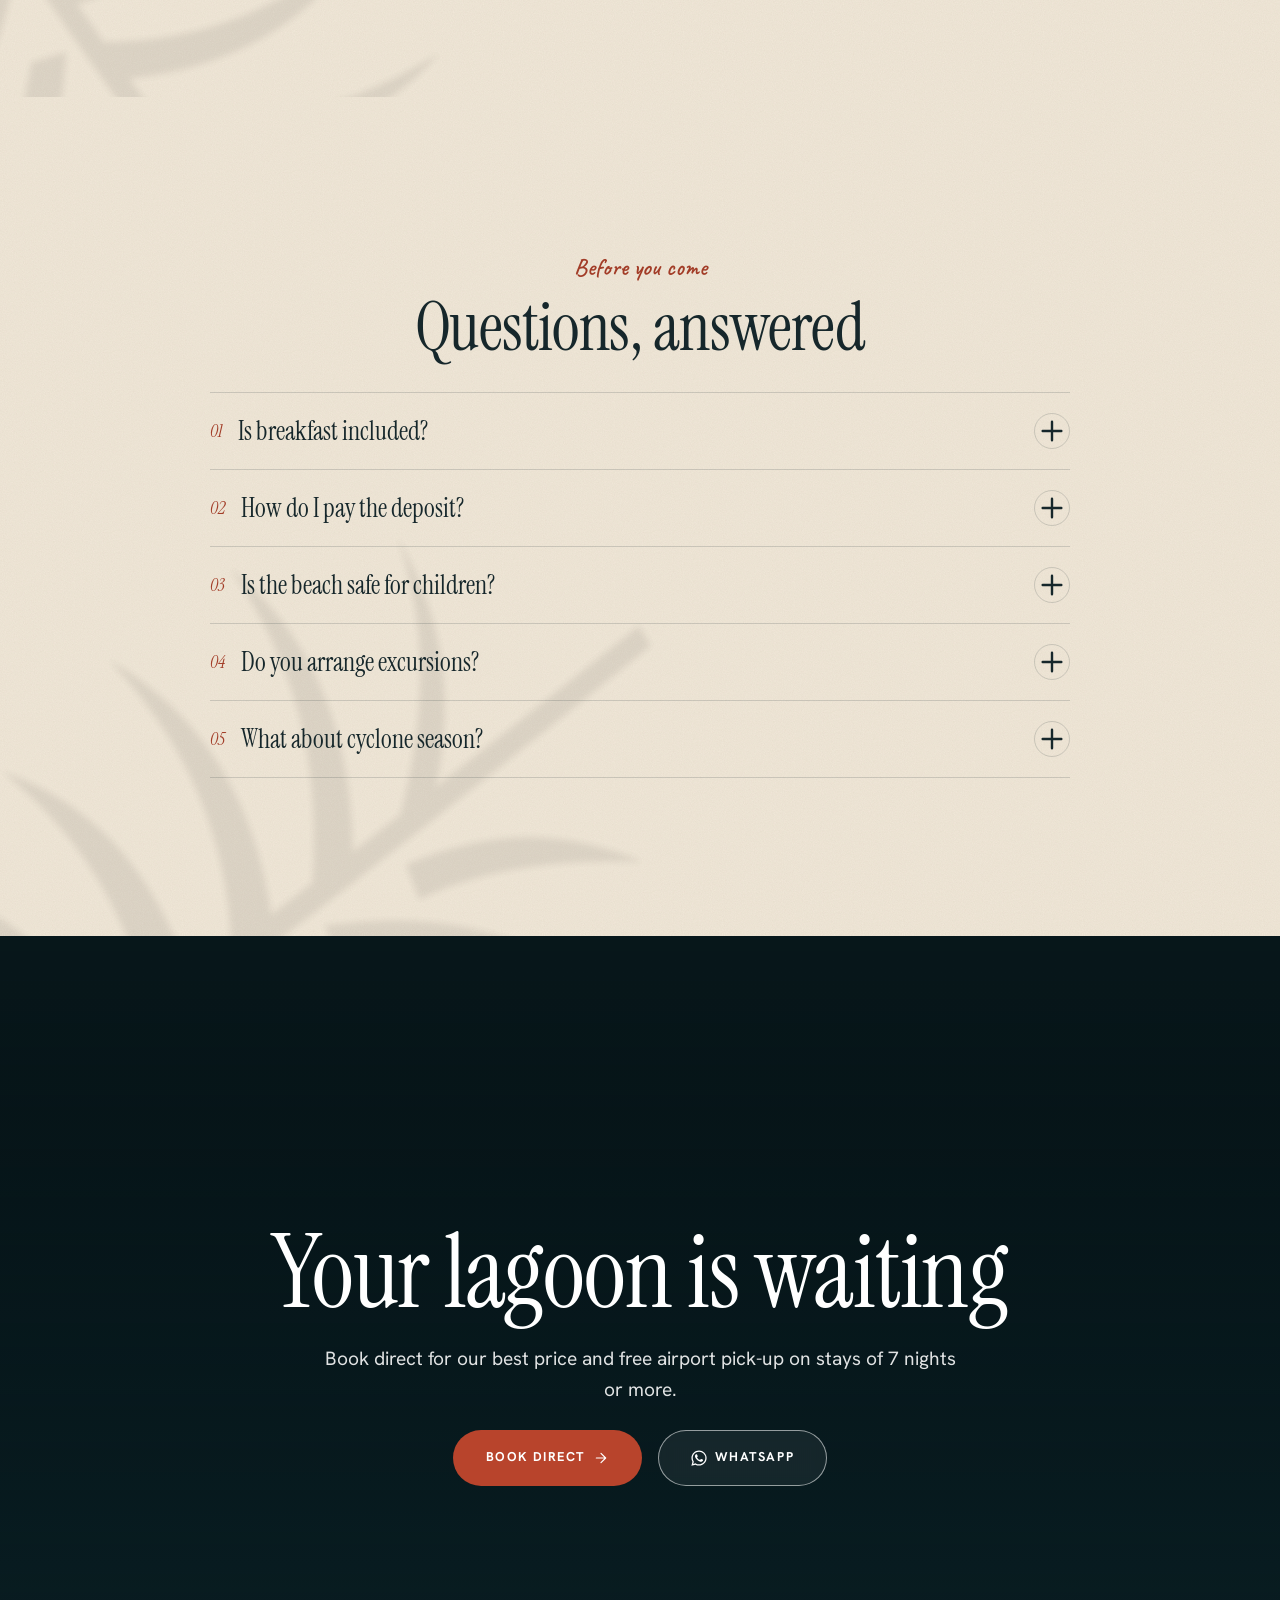
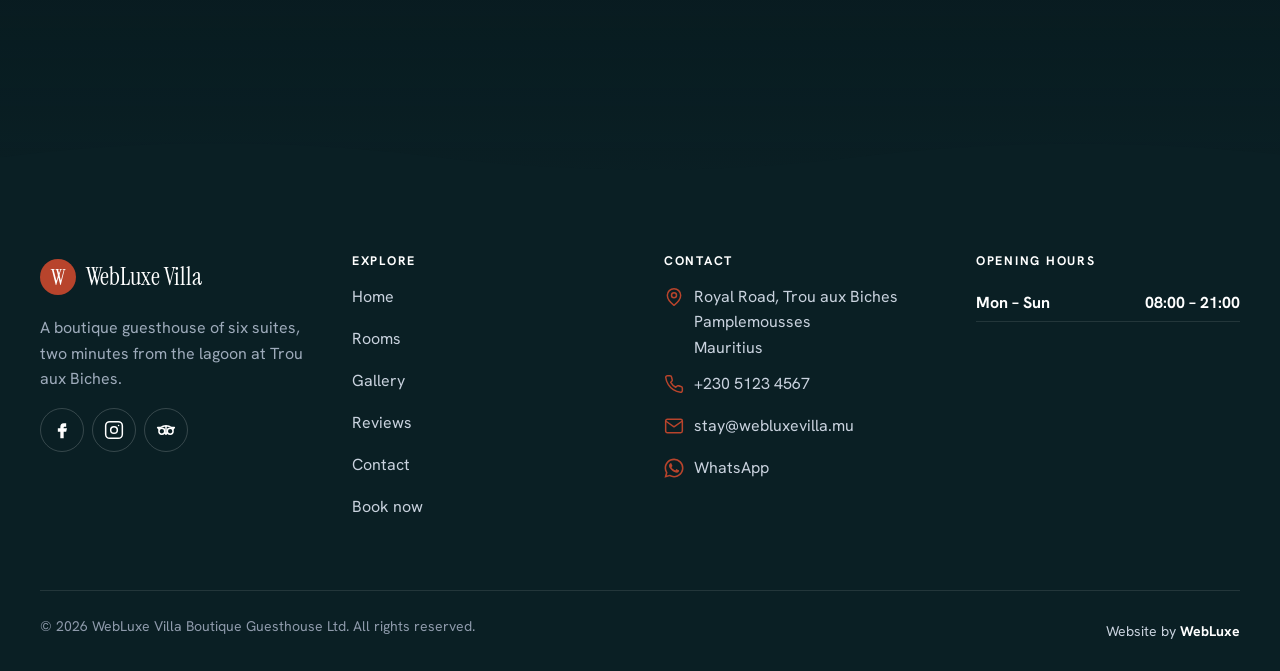
==== commit 652c6e0d: "Section-by-section scrolling on every page (Mid and High); version codes on file links so browsers a" ====
--- a/index.html
+++ b/index.html
@@ -24,13 +24,13 @@
 <!-- The hero video's stills (wide and upright), fetched early. Update with hero.poster and hero.posterTall in config.js -->
 <link rel="preload" as="image" href="assets/video/lagoon-poster.jpg" media="(min-width: 760px), (orientation: landscape)" fetchpriority="high">
 <link rel="preload" as="image" href="assets/video/lagoon-tall-poster.jpg" media="(max-width: 759px) and (orientation: portrait)" fetchpriority="high">
-<link rel="stylesheet" href="css/style.css">
+<link rel="stylesheet" href="css/style.css?v=e25eeb8b4a">
 </head>
 <body data-page="home">
 <div id="app"><noscript><p style="padding:24px;font-family:sans-serif">Please turn on JavaScript to see this website.</p></noscript></div>
-<script src="config.js"></script>
+<script src="config.js?v=e25eeb8b4a"></script>
 <script src="data/site.js"></script>
 <script>/* demo only: ?demo=tour or ?demo=rental shows the other business types */(function(){var s=window.SITE,t=new URLSearchParams(location.search).get('demo');try{if(t)sessionStorage.setItem('wl-demo',t);else t=sessionStorage.getItem('wl-demo')}catch(e){}var ex=s&&s.demo&&s.demo.enabled&&s.demo.examples&&s.demo.examples[t];if(ex)document.write('<script src="'+ex+'"><\/script>')})();</script>
-<script src="js/main.js"></script>
+<script src="js/main.js?v=e25eeb8b4a"></script>
 </body>
 </html>
--- a/css/style.css
+++ b/css/style.css
@@ -306,6 +306,33 @@
 /* nothing may ever push the page sideways (moving bands, tilted cards, entrance animations) */
 html { overflow-x: clip; }
 .ticker { contain: paint; }
+
+/* ---------- one swipe, one section (home page) ---------- */
+html.snap { scroll-padding-top: 0; }
+@media (pointer: coarse), (max-width: 759px) { html.snap.snap-on { scroll-snap-type: y mandatory; } }
+html.snap .snap-pt { scroll-snap-align: start; scroll-snap-stop: always; scroll-margin-top: 61px; }
+html.snap .snap-end { scroll-snap-align: end; scroll-snap-stop: always; }
+html.snap .snap-mark { position: absolute; left: 0; width: 1px; height: 1px; pointer-events: none; scroll-snap-align: start; scroll-snap-stop: always; }
+html.snap main > .hero { min-height: calc(100svh - var(--hero-top, 0px) - var(--strip, 0px)) !important; }
+html.snap main > :not(.hero)[style*="--strip"] { min-height: calc(var(--screen, 100svh) - var(--strip)) !important; }
+html.snap .snap-hide { display: none !important; }
+
+/* ---------- phones: lists one at a time, with buttons ---------- */
+.pg-nav { display: none; }
+@media (max-width: 759px) {
+  [data-pg] { display: grid !important; grid-template-columns: minmax(0, 1fr) !important; grid-auto-flow: row !important; grid-auto-columns: auto !important; overflow: visible !important; margin-inline: 0 !important; padding-inline: 0 !important; scroll-snap-type: none !important; }
+  [data-pg] > :not(.pg-on) { display: none !important; }
+  [data-pg] > .pg-on { animation: pg-in .45s var(--ease-out, ease) both; opacity: 1; transform: none; }
+  .pg-nav { display: flex; align-items: center; justify-content: center; gap: 16px; margin-top: 12px; }
+  .pg-b { width: 44px; height: 44px; display: grid; place-items: center; border-radius: 50%; border: 1px solid var(--line); background: var(--card, transparent); color: var(--text); }
+  .pg-b:active { transform: scale(.94); }
+  .pg-n { min-width: 4.5ch; text-align: center; font-weight: 600; font-size: .9rem; color: var(--text-2); font-variant-numeric: tabular-nums; }
+}
+@keyframes pg-in { from { opacity: 0; translate: 0 10px; } }
+/* the header keeps one height on a snapping page, so nothing below it shifts while scrolling */
+html.snap { --hd-h: 60px; }
+/* lists that no longer scroll sideways must not leave snap points in the page */
+@media (max-width: 759px) { html.snap :is(.gal-grid, .rev-grid, .notes, .vc-grid, .near-grid, [data-pg]) > * { scroll-snap-align: none !important; } }
 
 /* ---------- availability calendar (shared, added with @uses cal) ---------- */
 .cal { --cal-sel: var(--primary); --on-cal-sel: var(--on-primary); display: grid; gap: var(--s2); min-width: 0; }
@@ -966,3 +993,239 @@
 
 /* four photos in the strip: one row of four on computers, not three plus one alone */
 @media (min-width: 760px) { .polas:has(> li:nth-child(4):last-child) { grid-template-columns: repeat(4, minmax(0, 1fr)); gap: var(--s4) var(--s3); } }
+
+/* =====================================================================
+   THE SIGNATURE LAYER (High tier)
+   One section per screen, a gentle scroll lock, section dots, paper grain,
+   palm shadows that sway, and photos that breathe while they are on screen.
+   ===================================================================== */
+:root {
+  --screen: calc(100svh - 61px);
+  /* paper grain: a tiny noise tile, drawn once by the browser */
+  --grain: url("data:image/svg+xml,%3Csvg xmlns='http://www.w3.org/2000/svg' width='180' height='180'%3E%3Cfilter id='n'%3E%3CfeTurbulence type='fractalNoise' baseFrequency='.9' numOctaves='3' stitchTiles='stitch'/%3E%3CfeColorMatrix values='0 0 0 0 .32 0 0 0 0 .26 0 0 0 0 .18 0 0 0 .075 0'/%3E%3C/filter%3E%3Crect width='100%25' height='100%25' filter='url(%23n)'/%3E%3C/svg%3E");
+  /* a palm frond, for the shadows */
+  --frond: url("data:image/svg+xml,%3Csvg xmlns='http://www.w3.org/2000/svg' viewBox='0 0 400 400'%3E%3Cg fill='%23000'%3E%3Cpath d='M30 380 C120 300 210 210 380 30 L388 40 C220 220 130 310 40 388Z'/%3E%3Cpath d='M120 300 C80 250 40 230 0 230 C40 250 70 280 100 320Z'/%3E%3Cpath d='M160 260 C130 200 90 170 40 160 C90 190 120 230 140 280Z'/%3E%3Cpath d='M200 220 C180 150 140 110 90 90 C140 130 170 180 180 240Z'/%3E%3Cpath d='M240 180 C230 110 200 60 150 30 C195 80 215 130 220 200Z'/%3E%3Cpath d='M280 140 C285 80 270 40 240 0 C265 50 270 100 262 160Z'/%3E%3Cpath d='M150 300 C210 300 260 320 300 360 C250 330 200 320 160 320Z'/%3E%3Cpath d='M190 260 C260 250 320 270 370 310 C310 285 250 280 200 280Z'/%3E%3Cpath d='M230 220 C300 200 350 210 400 240 C340 225 290 225 240 238Z'/%3E%3Cpath d='M270 180 C320 150 360 150 400 160 C355 165 315 175 280 198Z'/%3E%3C/g%3E%3C/svg%3E");
+}
+body { background-image: var(--grain); }
+.feat, .loc, .direct, .revs, .insta, .faq-sec, .intro, .book, .lp, .contact-sec { background-image: var(--grain); }
+
+/* one section per screen on the home page (the pinned "A day at" scene keeps its own length) */
+body[data-page="home"] main > section:not(.hero):not(.ticker):not([data-day]) { min-height: var(--screen); display: flex; flex-direction: column; justify-content: center; padding-block: clamp(28px, 6svh, 80px); position: relative; }
+body[data-page="home"] main > section > .wrap { width: min(100% - 2 * var(--gut), var(--wrap)); }
+body[data-page="home"] .sec-head { margin-bottom: clamp(16px, 3.5svh, 48px); }
+/* each room is its own screen */
+.feat .rows { gap: 0; }
+.feat .row { min-height: var(--screen); padding-block: clamp(20px, 4svh, 48px); align-content: center; }
+.feat .rows > .row:first-child { min-height: calc(var(--screen) - var(--fh, 150px)); }
+@media (min-width: 960px) { .row-pics { aspect-ratio: auto; height: min(64svh, 600px); } }
+.plx, .fcta { min-height: var(--screen); display: grid; place-items: center; }
+.fcta { padding-block: var(--s8); }
+
+/* the scroll lock on phones and tablets: the browser settles gently on a section (computers do it in fx.js) */
+/* (the scroll lock is html.snap in core.css) */
+
+/* section dots (computers, home page) */
+.sdots { position: fixed; right: 22px; top: 50%; translate: 0 -50%; z-index: 70; display: grid; gap: 4px; transition: opacity .3s; }
+.sdots button { position: relative; width: 28px; height: 24px; display: grid; place-items: center end; }
+.sdots button::after { content: ""; width: 8px; height: 8px; border-radius: 50%; border: 1.5px solid color-mix(in srgb, var(--text) 55%, transparent); transition: background-color .3s, border-color .3s, width .4s var(--ease-out); }
+.sdots button[aria-current]::after { width: 22px; border-radius: 999px; background: var(--accent); border-color: var(--accent); }
+.sdots.on-dark button::after { border-color: rgb(255 255 255 / .75); }
+.sdots span { position: absolute; right: 36px; white-space: nowrap; padding: 6px 10px; border-radius: 999px; background: var(--dark); color: #fff; font-size: .78rem; font-weight: 600; opacity: 0; translate: 6px 0; pointer-events: none; transition: opacity .25s, translate .3s var(--ease-out); }
+.sdots button:hover span, .sdots button:focus-visible span { opacity: 1; translate: 0 0; }
+.sdots span:empty { display: none; }
+html.in-day .sdots, html.intro-on .sdots { opacity: 0; pointer-events: none; }
+
+/* palm shadows: a frond's shadow sways slowly across the sand-coloured sections, like light through the palms */
+.intro, .faq-sec, .insta { isolation: isolate; overflow: clip; position: relative; }
+.intro::before, .faq-sec::before, .insta::before { content: ""; position: absolute; z-index: -1; width: min(70vw, 760px); aspect-ratio: 1; background: var(--frond) center / contain no-repeat; opacity: .055; filter: blur(5px); pointer-events: none; transform-origin: 0% 100%; animation: sway 11s ease-in-out infinite alternate; }
+.intro::before { right: -14vw; top: -8vw; rotate: 160deg; }
+.faq-sec::before { left: -18vw; bottom: -14vw; rotate: 8deg; animation-duration: 13s; }
+.insta::before { left: -16vw; top: -10vw; rotate: 100deg; animation-duration: 9s; }
+:root[data-theme="dark"] .intro::before, :root[data-theme="dark"] .faq-sec::before, :root[data-theme="dark"] .insta::before { filter: blur(5px) invert(1); opacity: .04; }
+@keyframes sway { from { transform: rotate(-3deg) translate3d(0, 0, 0); } to { transform: rotate(3deg) translate3d(14px, -10px, 0); } }
+
+/* photos that breathe: a very slow zoom while the picture is on screen */
+.row-pics .lc-track li:first-child img, .ip img, .polas img, .plx > img, .fcta-bg img, .phead-bg img { animation: breathe 18s ease-in-out infinite alternate paused; }
+.row-pics.alive .lc-track li:first-child img, .ip.alive img, .polas li.alive img, .plx.alive > img, .fcta-bg.alive img, .phead-bg.alive img { animation-play-state: running; }
+@keyframes breathe { from { scale: 1; } to { scale: 1.08; } }
+.polas a, .ip { overflow: hidden; }
+/* room photos open up as they arrive (with the motion layer) */
+html.fx .row-pics:not(.done) { clip-path: inset(6% 4% 6% 4% round 4px); transition: clip-path 1.5s var(--ease-out); }
+html.fx .row-pics.opened:not(.done) { clip-path: inset(0 0 0 0 round 4px); }
+/* phones and tablets: lighter on the graphics chip - no clip reveal, no breathing in the swipeable photos, grain on the page only */
+@media (max-width: 959px), (hover: none) {
+  html.fx .row-pics:not(.done), html.fx .row-pics.opened:not(.done) { clip-path: none; transition: none; }
+  .row-pics .lc-track li:first-child img, .polas img, .ip img { animation: none; }
+  .feat, .loc, .direct, .revs, .insta, .faq-sec, .intro, .book, .lp, .contact-sec { background-image: none; }
+}
+
+/* phones: each section's content fitted to one screen */
+@media (max-width: 759px) {
+  body[data-page="home"] main > section:not(.hero):not(.ticker):not([data-day]) { padding-block: 22px 96px; }
+  body[data-page="home"] main > .fcta, body[data-page="home"] main > .plx { padding-bottom: 22px; }
+  body[data-page="home"] .sec-head { margin-bottom: 14px; }
+  .h2 { font-size: clamp(2.1rem, 9.4vw, 2.6rem); }
+  .direct-in { gap: var(--s3); }
+  .perks { grid-template-columns: 1fr 1fr; gap: 0 14px; margin-top: 4px; }
+  .perks li { padding: 10px 0; }
+  .perks b { font-size: 1.1rem; }
+  .perks span { font-size: .8rem; line-height: 1.3; }
+  .receipt { width: min(100%, 300px); padding: 18px 18px 30px; font-size: .74rem; }
+  .rc-top b { font-size: 1.3rem; }
+  .rc-top, .rc-lines { padding-block: 10px; }
+  .rc-keep { padding-top: 10px; }
+  .rc-keep b { font-size: 1.9rem; }
+  .receipt figcaption { display: none; }
+  .intro-in { gap: var(--s3); }
+  .intro-pics { padding: 10px 10px 40px; max-width: 340px; }
+  .ip-0 { width: 66%; aspect-ratio: 4 / 4.2; }
+  .ip-1 { width: 46%; }
+  .intro-copy { gap: 10px; }
+  .intro-copy > p { font-size: .95rem; }
+  .sig { font-size: 1.7rem !important; }
+  .row { gap: 14px; }
+  .row-pics { aspect-ratio: 4 / 3.2; }
+  .row-copy { gap: 10px; }
+  .row-n { font-size: 2rem; }
+  .row-name { font-size: 2.2rem; }
+  .row-short { font-size: .95rem; }
+  .row-price b { font-size: 1.8rem; }
+  .row-foot { padding-top: 10px; gap: 10px 16px; }
+  .revs-head { gap: 12px; margin-bottom: 0; }
+  .seal { width: 100px; height: 100px; }
+  .seal b { font-size: 2.1rem; }
+  .rc-track { padding-block: 18px 22px; }
+  .postcard { padding: 18px; }
+  .pc-text { font-size: 1.3rem; }
+  .pc-side { margin-top: 12px; padding-top: 10px; }
+  .journey { gap: 12px; margin-bottom: 14px; padding-left: 54px; }
+  .j-dot { left: -54px; width: 40px; height: 40px; }
+  .journey::before { left: 19px; }
+  .journey b { font-size: 1.45rem; }
+  body[data-page="home"] .loc-map .map { display: none; }
+  body[data-page="home"] .loc-in { gap: 12px; }
+  .how { gap: 8px; }
+  .how p { font-size: .88rem; }
+  .polas { gap: 14px 12px; padding: 6px 2px; }
+  .polas a { padding: 7px 7px 9px; gap: 5px; }
+  .polas span { font-size: 1rem; }
+  .polas li:nth-child(n + 5) { display: none; }
+  .faq summary { min-height: 60px; font-size: 1.3rem; }
+  .sdots { display: none; }
+}
+/* computers: the photo strip in one row, the location fitted */
+@media (min-width: 1100px) {
+  .polas:has(> li:nth-child(5)) { grid-template-columns: repeat(6, minmax(0, 1fr)); gap: var(--s3); }
+  .polas:has(> li:nth-child(4):last-child) { grid-template-columns: repeat(4, minmax(0, 1fr)); max-width: 980px; margin-inline: auto; }
+}
+@media (min-width: 760px) {
+  .loc-map .map { min-height: min(34svh, 320px); }
+  .journey { margin-bottom: var(--s4); }
+  .postcard { min-height: 0; }
+}
+@media (prefers-reduced-motion: reduce) {
+  .intro::before, .faq-sec::before, .insta::before { animation: none; }
+  html.fx .row-pics { clip-path: none; }
+  html:has(body[data-page="home"]) { scroll-snap-type: none; }
+}
+
+/* phones: the last fits */
+@media (max-width: 759px) {
+  /* hero: title, line and the search all on the first screen; WhatsApp waits in the bottom bar */
+  body[data-page="home"] .fab { display: none !important; }
+  .hero .h1 { font-size: clamp(2.5rem, 11.5vw, 3.1rem); }
+  .hero .lead { font-size: .95rem; display: -webkit-box; -webkit-line-clamp: 3; -webkit-box-orient: vertical; overflow: hidden; }
+  .hero-loc span { display: none; }
+  .hero-in { gap: 12px; }
+  .ticket { margin-top: 6px; }
+  .ticket .sf { padding: 10px 14px; }
+  .ticket .btn { min-height: 50px; margin: 8px; }
+  /* welcome: the two taped photos side by side, small */
+  .intro-pics { display: grid; grid-template-columns: 1fr 1fr; gap: 14px; padding: 14px 6px 6px; max-width: none; }
+  .ip-0, .ip-1 { position: relative; inset: auto; width: auto; aspect-ratio: 4 / 3.4; }
+  .ip-1 { margin-top: 18px; }
+  .ip { padding: 6px; }
+  .ip::before { width: 60px; height: 20px; margin-left: -30px; top: -10px; }
+  .intro-copy > p { font-size: .92rem; line-height: 1.5; }
+  /* location (home): the journey in two columns, how to get here is on the contact page */
+  body[data-page="home"] .journey { grid-template-columns: 1fr 1fr; padding-left: 0; gap: 14px 12px; }
+  body[data-page="home"] .journey::before { display: none; }
+  body[data-page="home"] .journey li { padding-left: 50px; min-height: 40px; align-content: center; }
+  body[data-page="home"] .j-dot { left: 0; }
+  body[data-page="home"] .journey .j-home { grid-column: 1 / -1; }
+  body[data-page="home"] .journey b { font-size: 1.25rem; }
+  body[data-page="home"] .journey li > span:last-child { font-size: .8rem; }
+  body[data-page="home"] .how { display: none; }
+  /* rooms: the button stays clear of the bottom bar */
+  .feat .row { padding: 14px 0 88px; align-content: start; }
+  .feat .rows > .row:first-child { padding-top: 0; }
+  .row-pics { aspect-ratio: 4 / 3; }
+}
+
+/* computers: the location fitted to one screen */
+@media (min-width: 760px) { body[data-page="home"] .loc-map .map { min-height: min(24svh, 240px); } body[data-page="home"] .journey { margin-bottom: var(--s3); } body[data-page="home"] .loc .sec-head { margin-bottom: var(--s3); } }
+
+/* palm shadows: larger and placed so they read as a frond falling across the section */
+.intro::before { right: -6vw; left: auto; top: -18%; width: min(62vw, 820px); rotate: 205deg; opacity: .075; filter: blur(3px); }
+.faq-sec::before { left: -10vw; bottom: -30%; width: min(56vw, 720px); opacity: .07; filter: blur(3px); }
+.insta::before { left: -8vw; top: -22%; width: min(50vw, 640px); opacity: .07; filter: blur(3px); }
+
+/* small and short computer screens */
+@media (min-width: 960px) {
+  .polas:has(> li:nth-child(5)) { grid-template-columns: repeat(6, minmax(0, 1fr)); gap: var(--s3); }
+}
+@media (min-width: 960px) and (max-height: 820px) {
+  body[data-page="home"] .loc-map .map { min-height: 20svh; }
+  body[data-page="home"] .journey { padding-top: 60px; margin-bottom: var(--s2); }
+  body[data-page="home"] .j-dot { top: -60px; width: 42px; height: 42px; }
+  body[data-page="home"] .journey::before { top: 21px; }
+  body[data-page="home"] .how { gap: 8px; }
+  body[data-page="home"] .how p { font-size: .9rem; }
+}
+
+/* phones: no sideways swiping - photos change with the arrows, postcards with the dots */
+@media (max-width: 759px) {
+  .lc-track, .rc-track { overflow-x: hidden !important; touch-action: pan-y; }
+  .lc-nav { display: grid !important; opacity: .95; width: 38px; height: 38px; }
+  .rc-track > li { flex: 0 0 calc(100vw - 2 * var(--gut)); }
+  .rc-track { gap: calc(2 * var(--gut)); }
+  .lp-track { display: grid; grid-template-columns: 2fr 1fr; grid-template-rows: 1fr 1fr; gap: 4px; overflow: hidden; height: min(52svh, 420px); }
+  .lp-track li:first-child { grid-row: span 2; }
+  .lp-track li:nth-child(n + 4) { display: none; }
+  body[data-page="home"] .ticker { display: none; }
+  /* the rooms open with their own title page, then one room per swipe */
+  html.snap .feat > .wrap > .sec-row { min-height: calc(var(--screen) - 22px); margin-bottom: 0; display: grid; align-content: center; justify-items: start; gap: 18px; padding-bottom: 90px; }
+  html.snap .feat > .wrap > .sec-row .sec-head { margin-bottom: 0; }
+  html.snap .feat .h2 { font-size: clamp(2.6rem, 12vw, 3.4rem); }
+}
+/* computers: the ticker is one row at the foot of the "book direct" screen; the first room shares the screen with the title */
+html.snap .ticker { padding-block: 18px; }
+html.snap .ticker .ticker-alt { display: none; }
+html.snap .ticker-row { font-size: clamp(2.2rem, 4.6vw, 3.8rem); }
+html.snap .feat .rows > .row:first-child { min-height: calc(var(--screen) - var(--fh, 150px)); }
+@media (min-width: 960px) { html.snap .feat .rows > .row:first-child .row-pics { height: min(calc(var(--screen) - var(--fh, 150px) - 70px), 600px); } }
+/* phones: book direct and reviews fit one screen exactly */
+@media (max-width: 759px) {
+  .direct .h2, .revs .h2 { font-size: clamp(1.9rem, 8.6vw, 2.3rem); }
+  .direct .lead { font-size: .92rem; }
+  .receipt { padding-top: 14px; }
+  .rc-lines { gap: 6px; }
+  .seal { width: 86px; height: 86px; }
+  .seal b { font-size: 1.8rem; }
+  .rlinks { gap: 2px; font-size: .9rem; }
+  .rc-track { padding-block: 12px 16px; }
+  .pc-text { font-size: 1.18rem; }
+}
+@media (max-width: 759px) {
+  .insta .sec-head .lead { display: none; }
+  .polas img { aspect-ratio: 4 / 3.4; }
+  .polas span { font-size: .92rem; }
+}
+html.fx .day-card { scroll-snap-align: none; }
+/* the rooms' title screen (phones): a palm frond's shadow drifting behind the title */
+@media (max-width: 759px) {
+  html.snap .feat > .wrap > .sec-row { position: relative; isolation: isolate; }
+  html.snap .feat > .wrap > .sec-row::before { content: ""; position: absolute; z-index: -1; right: -30%; top: 4%; width: 110%; aspect-ratio: 1; background: var(--frond) center / contain no-repeat; opacity: .07; rotate: 200deg; transform-origin: 0% 100%; pointer-events: none; animation: sway 12s ease-in-out infinite alternate; }
+  :root[data-theme="dark"] html.snap .feat > .wrap > .sec-row::before, :root[data-theme="dark"].snap .feat > .wrap > .sec-row::before { filter: invert(1); opacity: .05; }
+}
+@media (prefers-reduced-motion: reduce) { html.snap .feat > .wrap > .sec-row::before { animation: none; } }
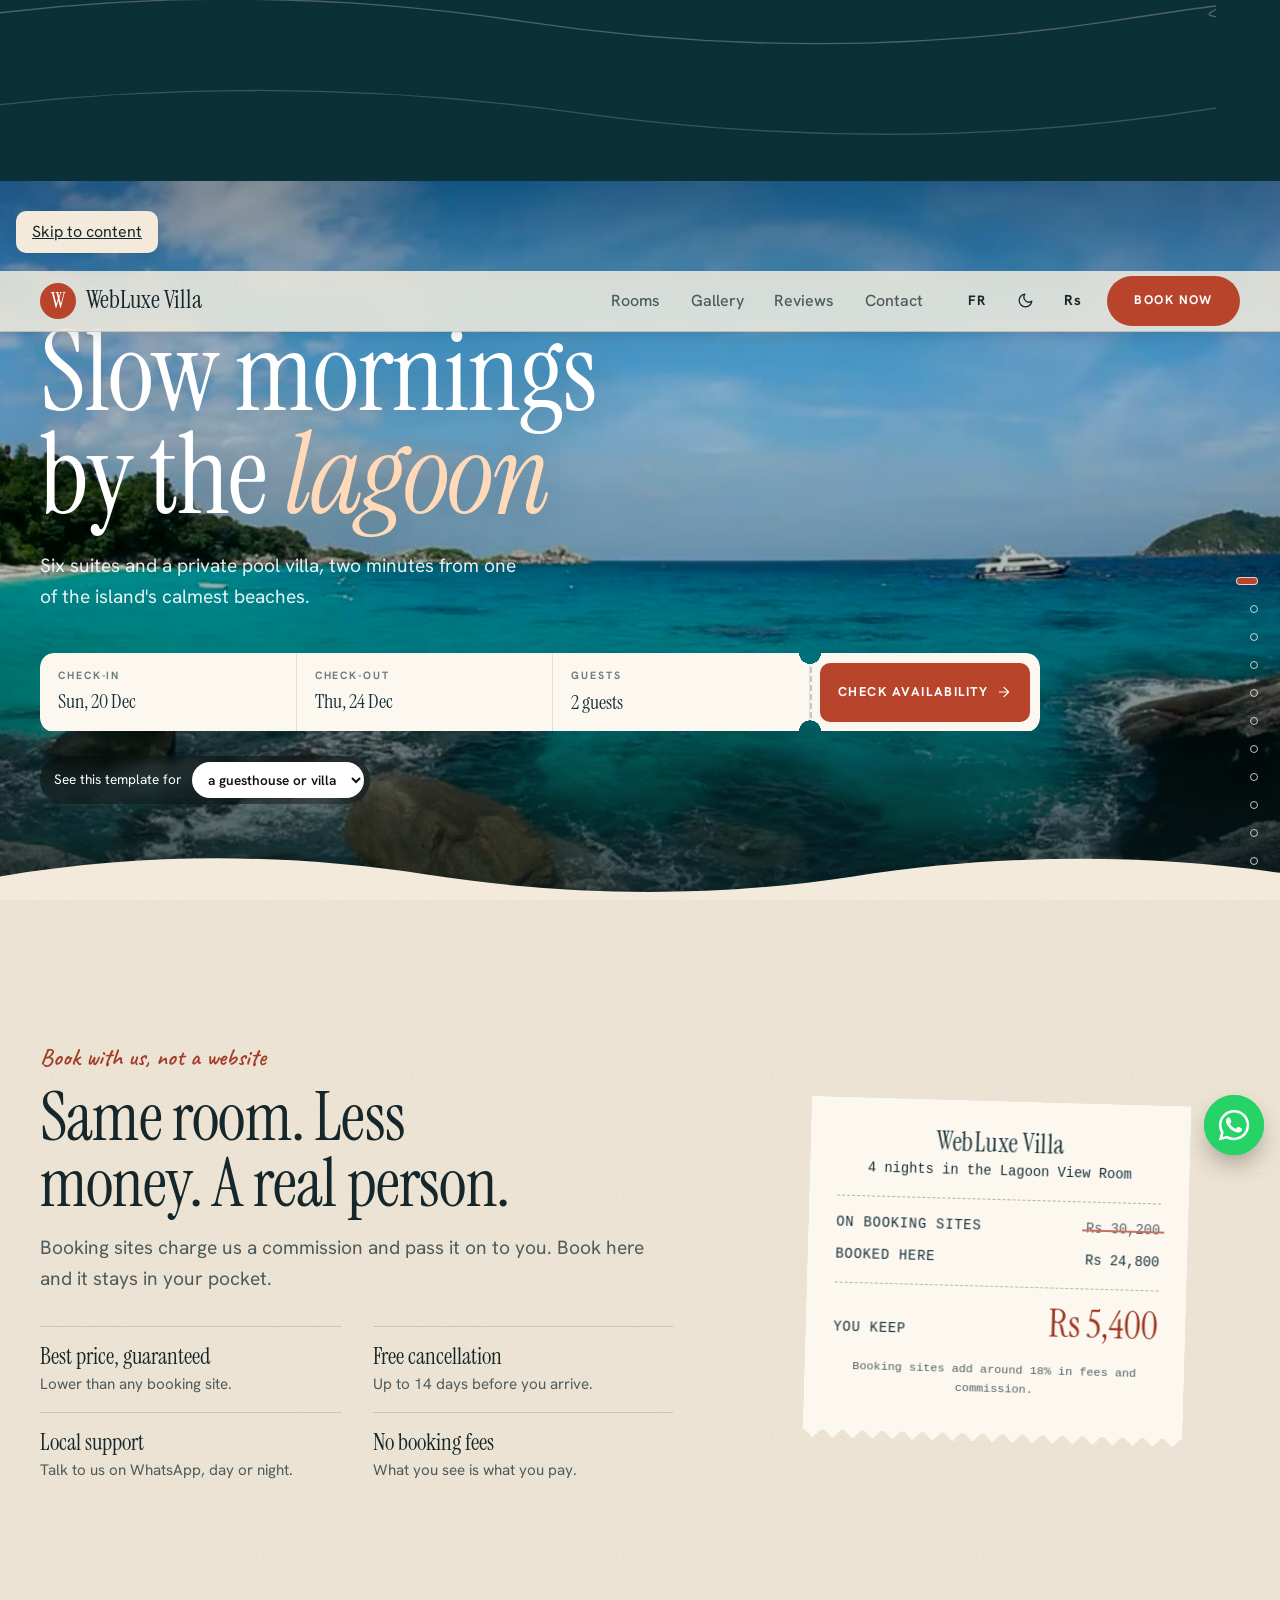
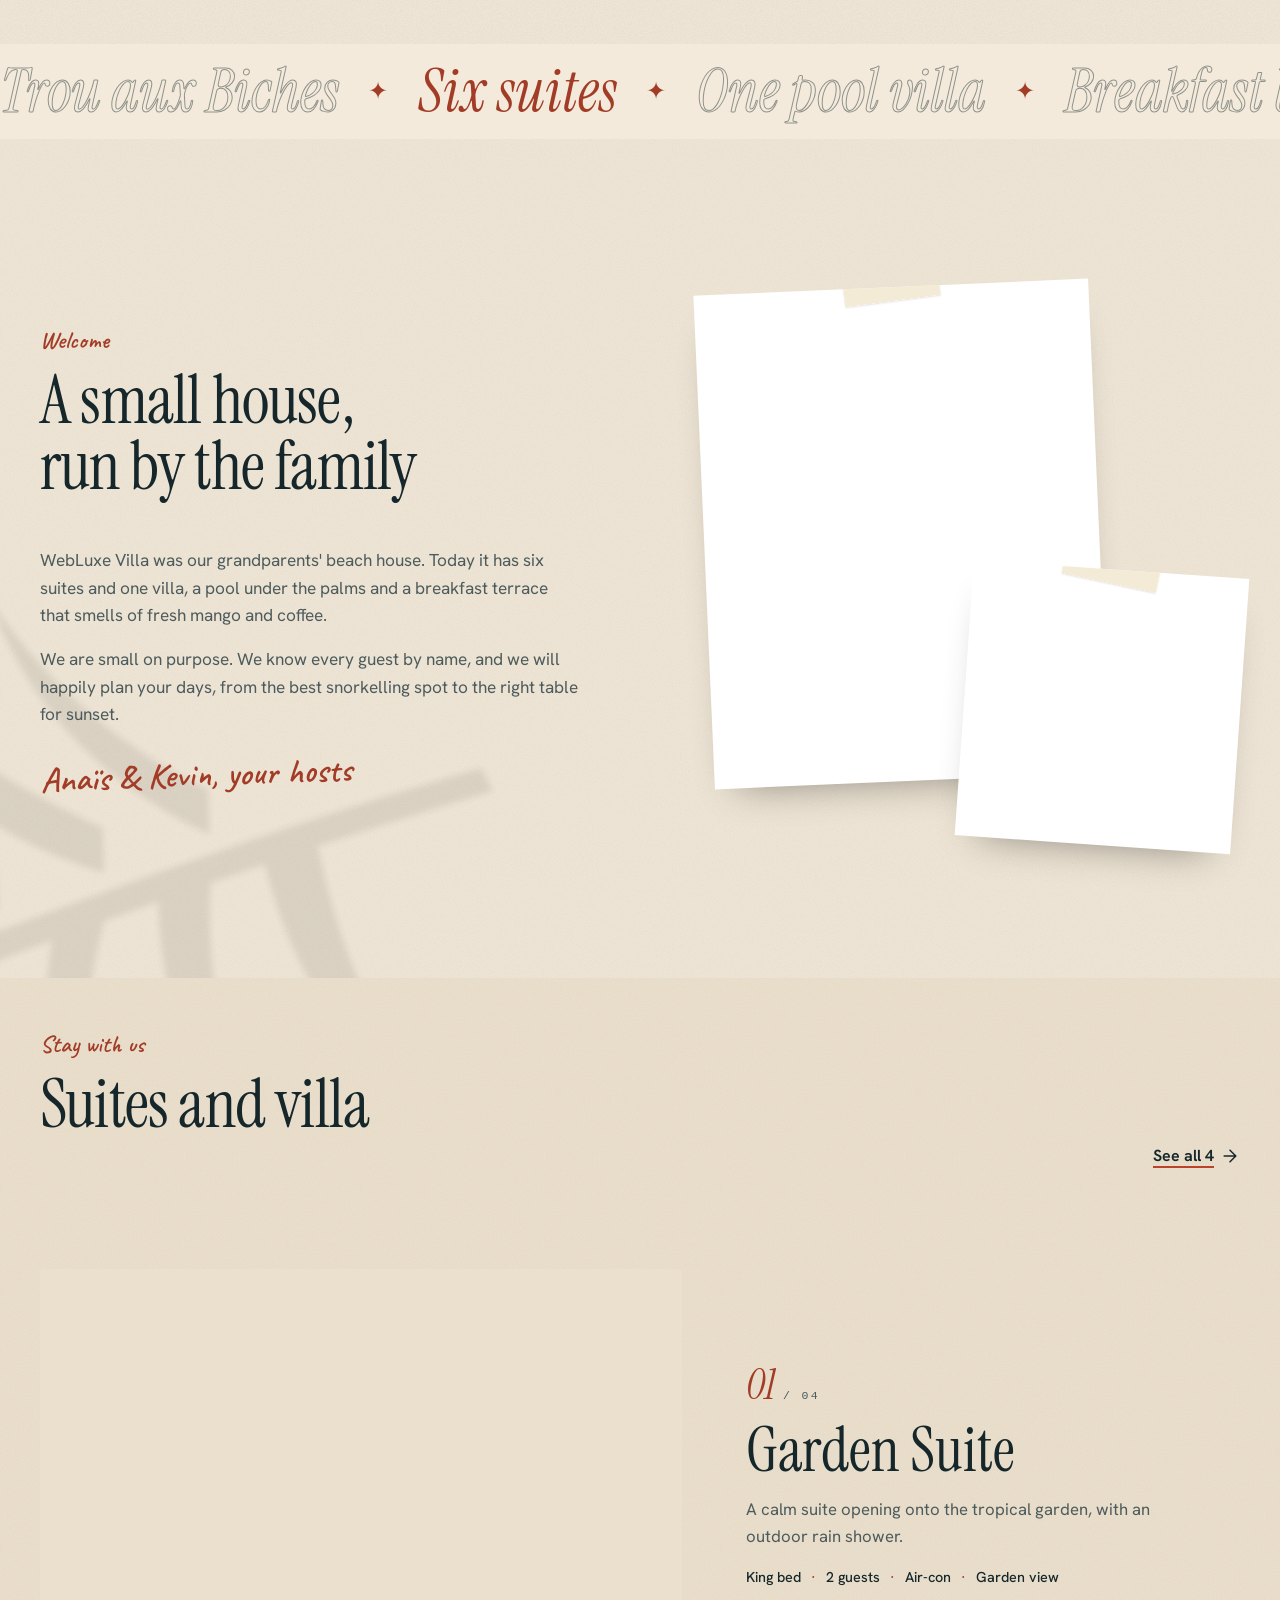
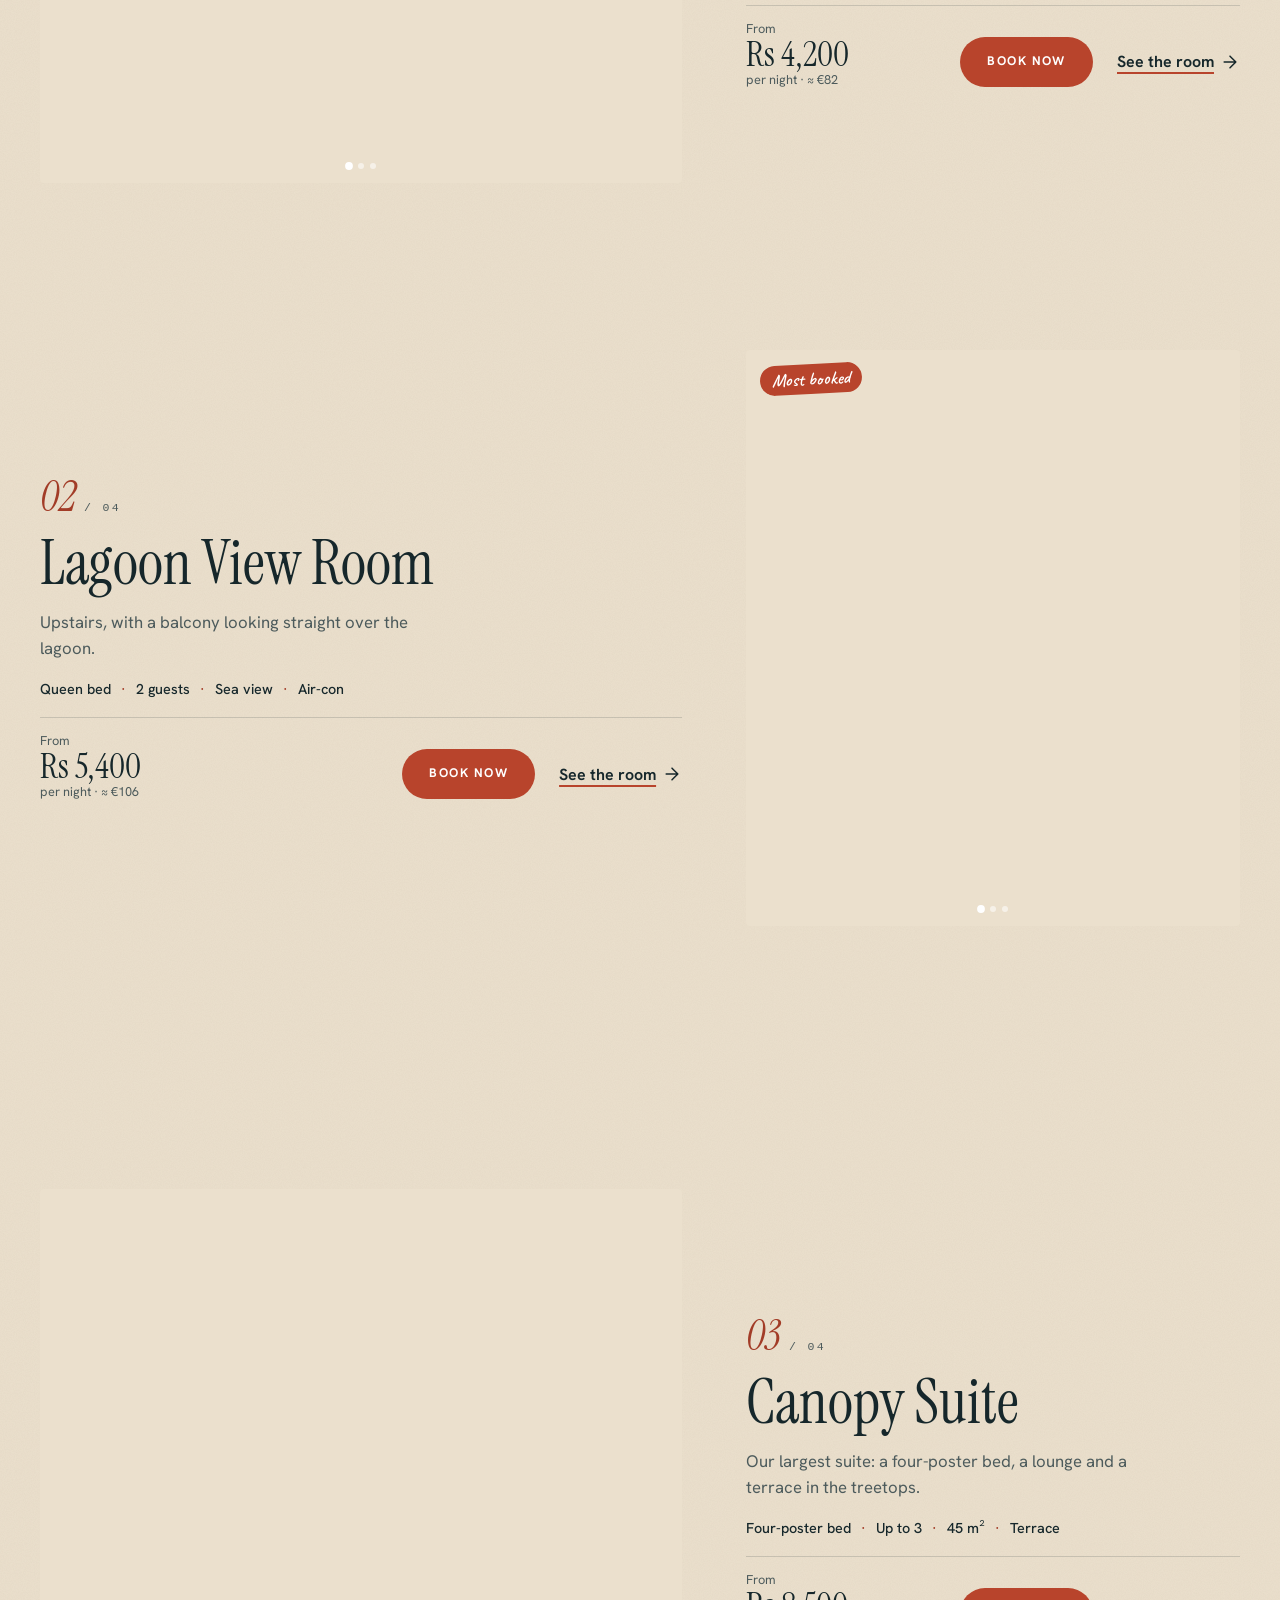
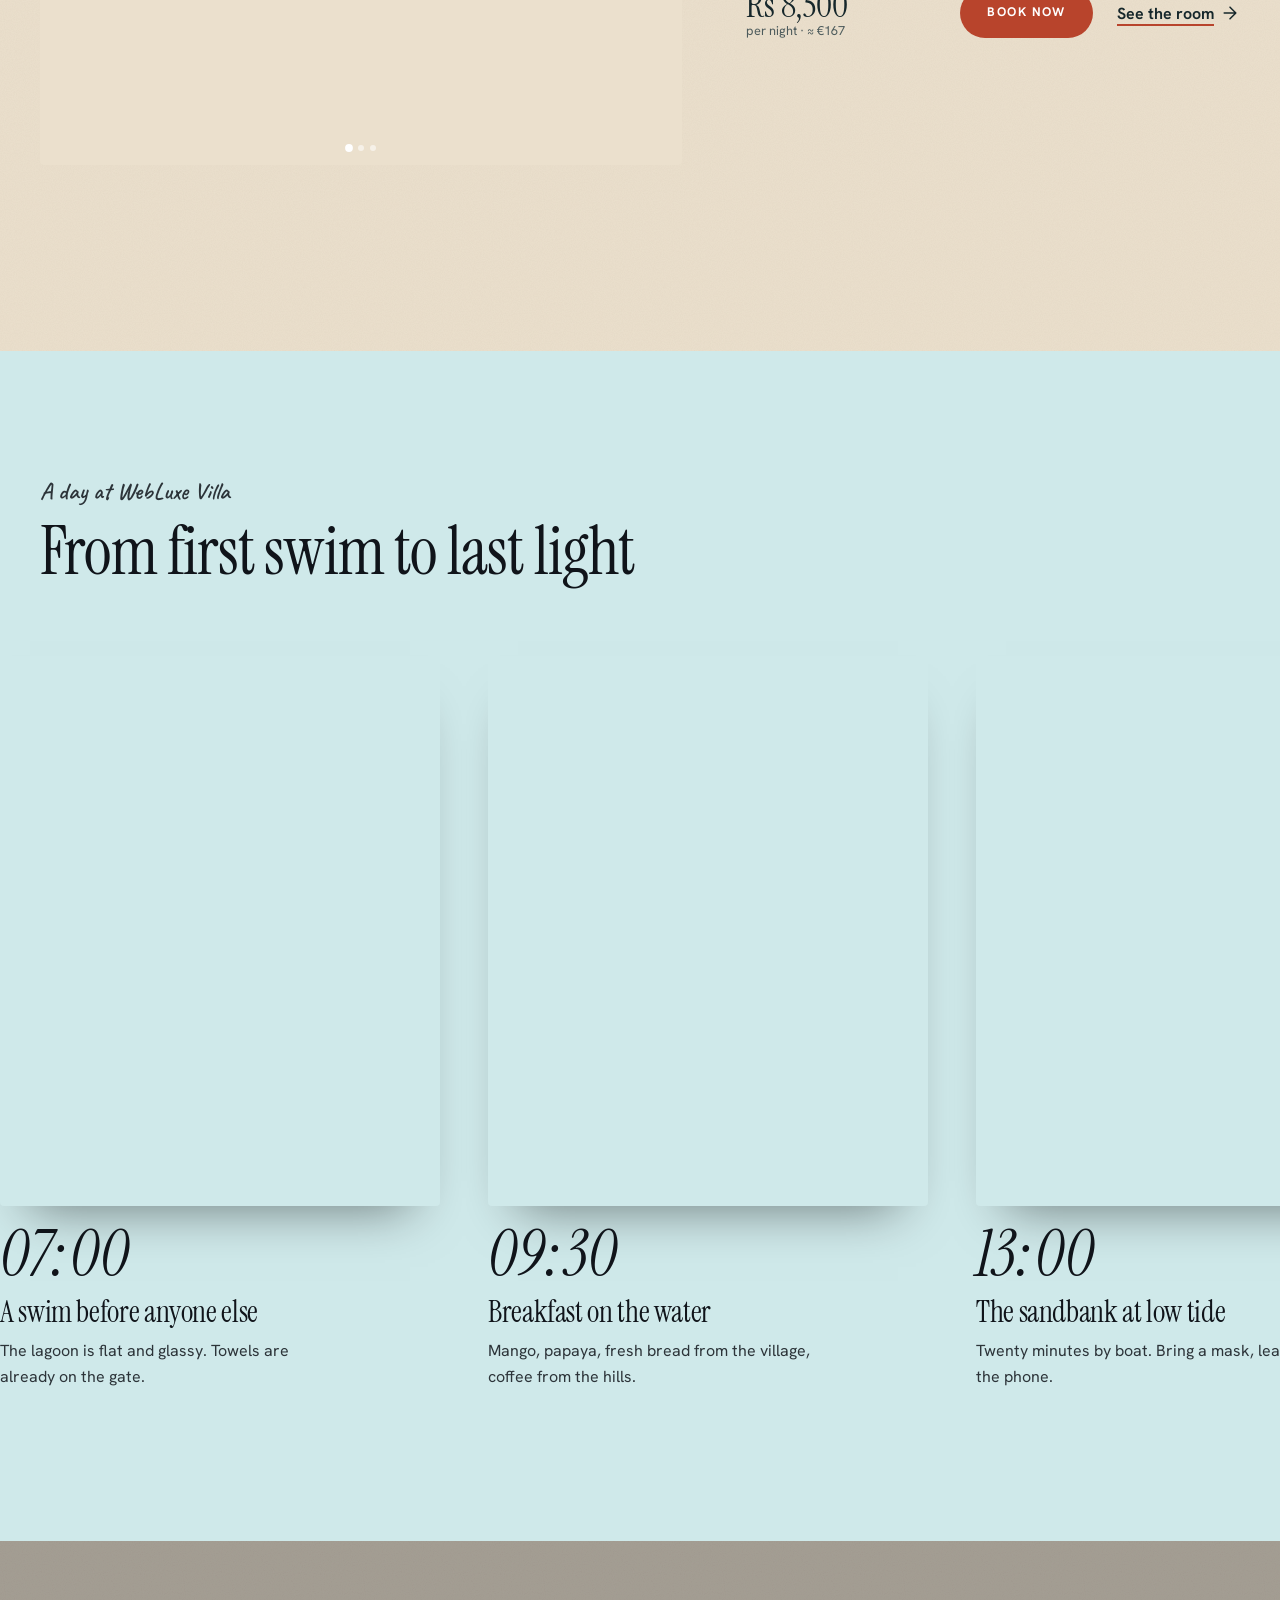
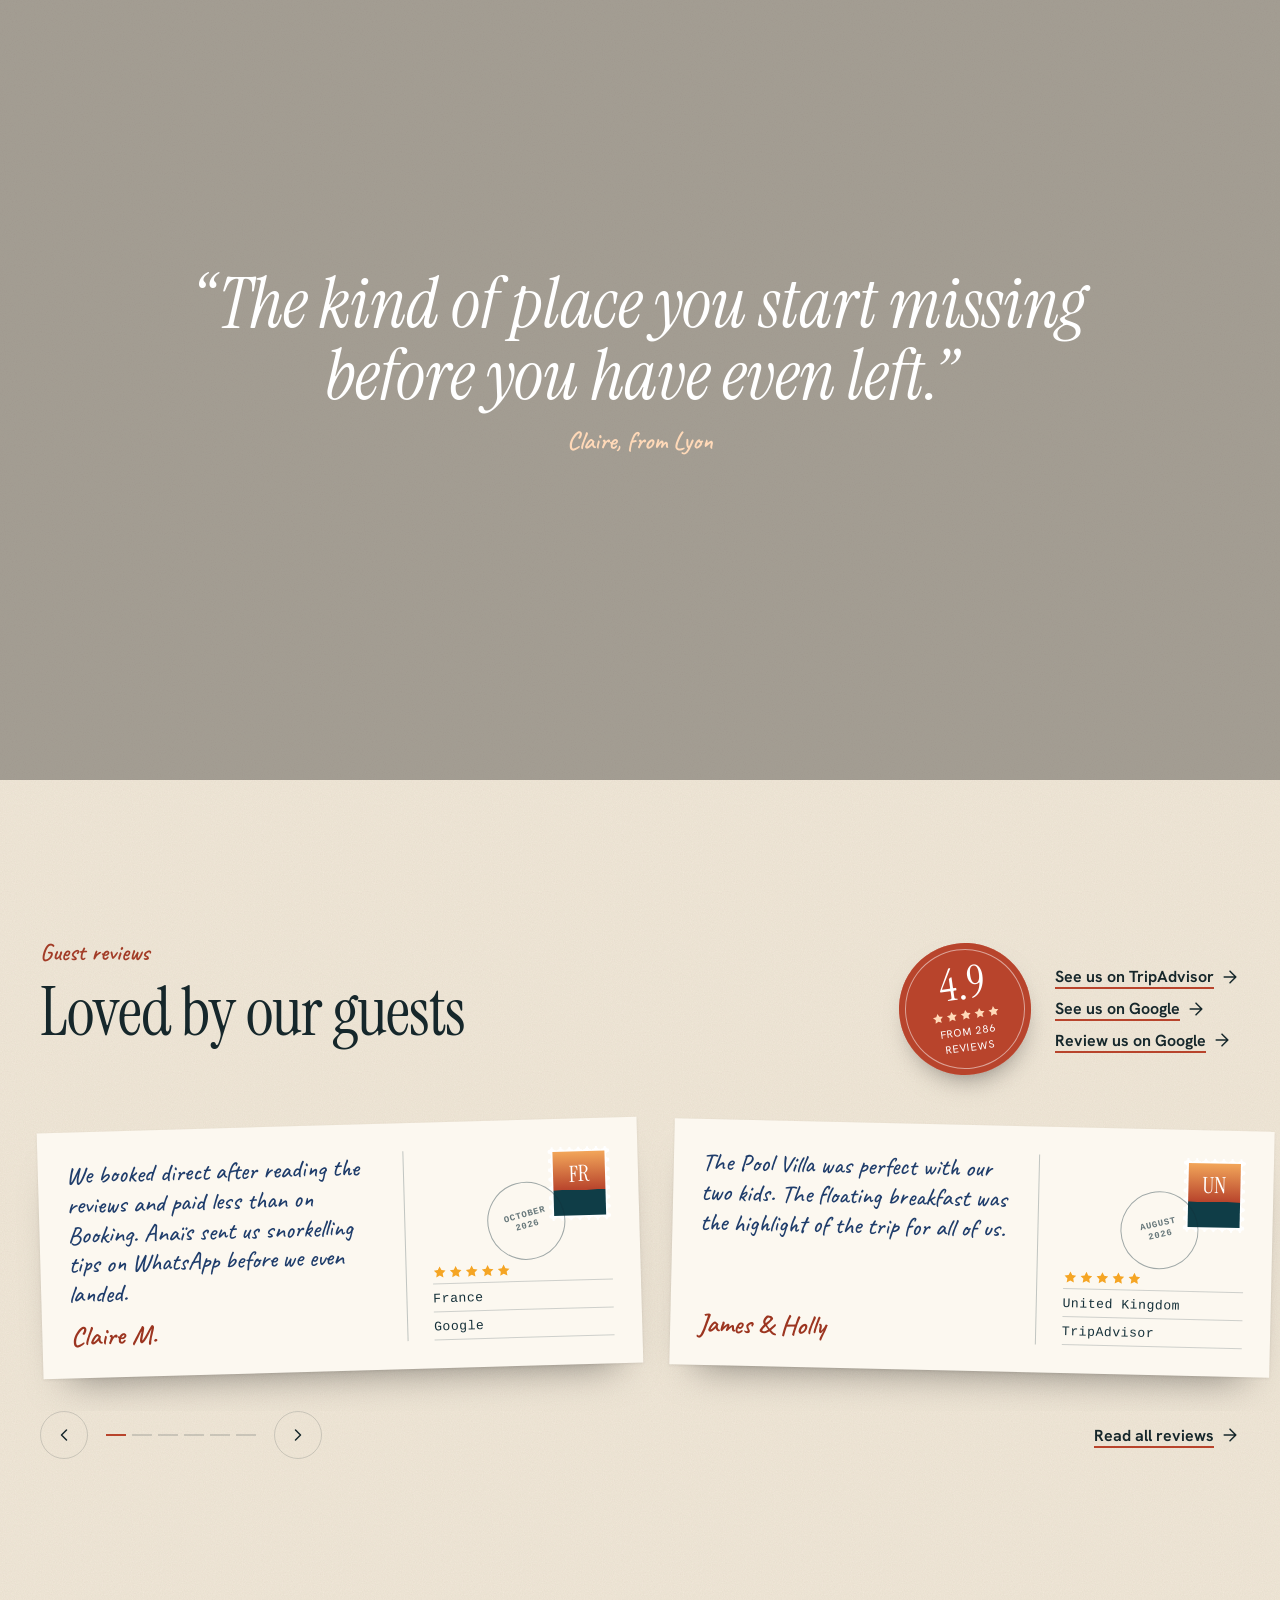
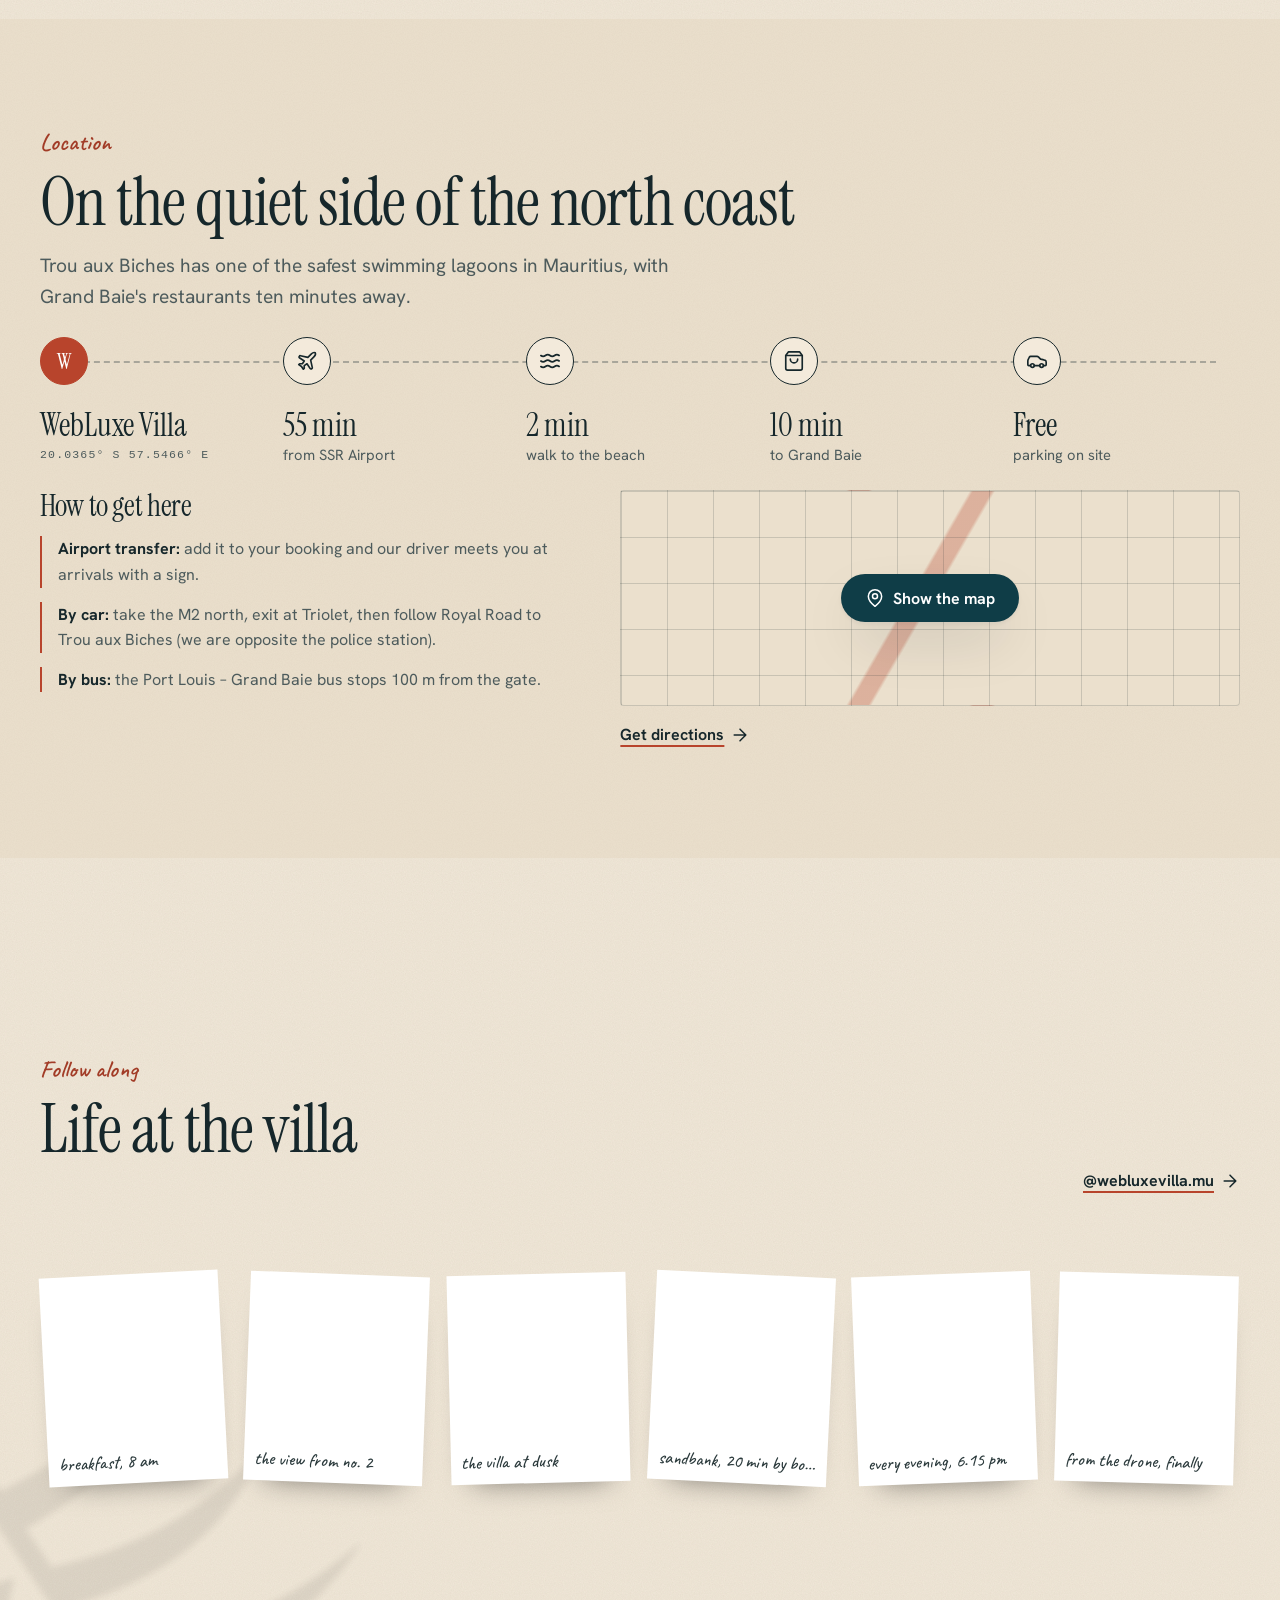
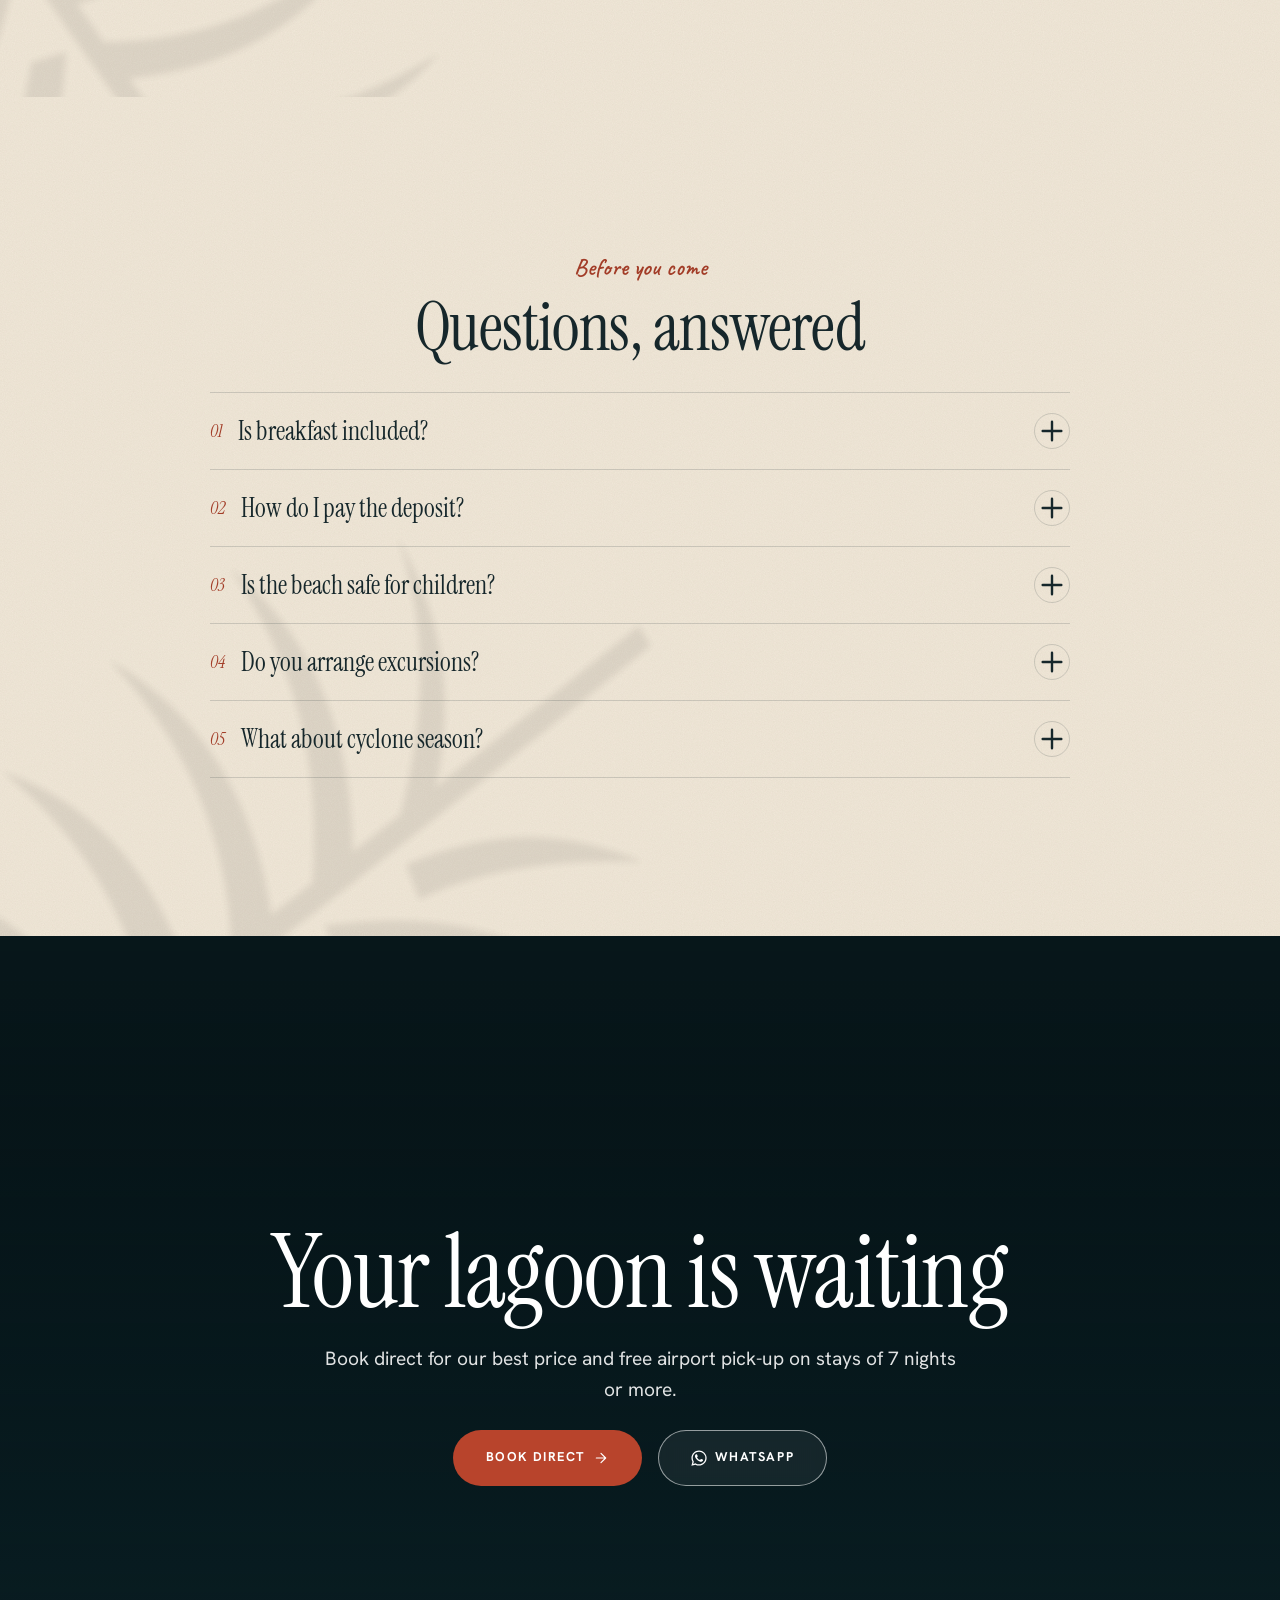
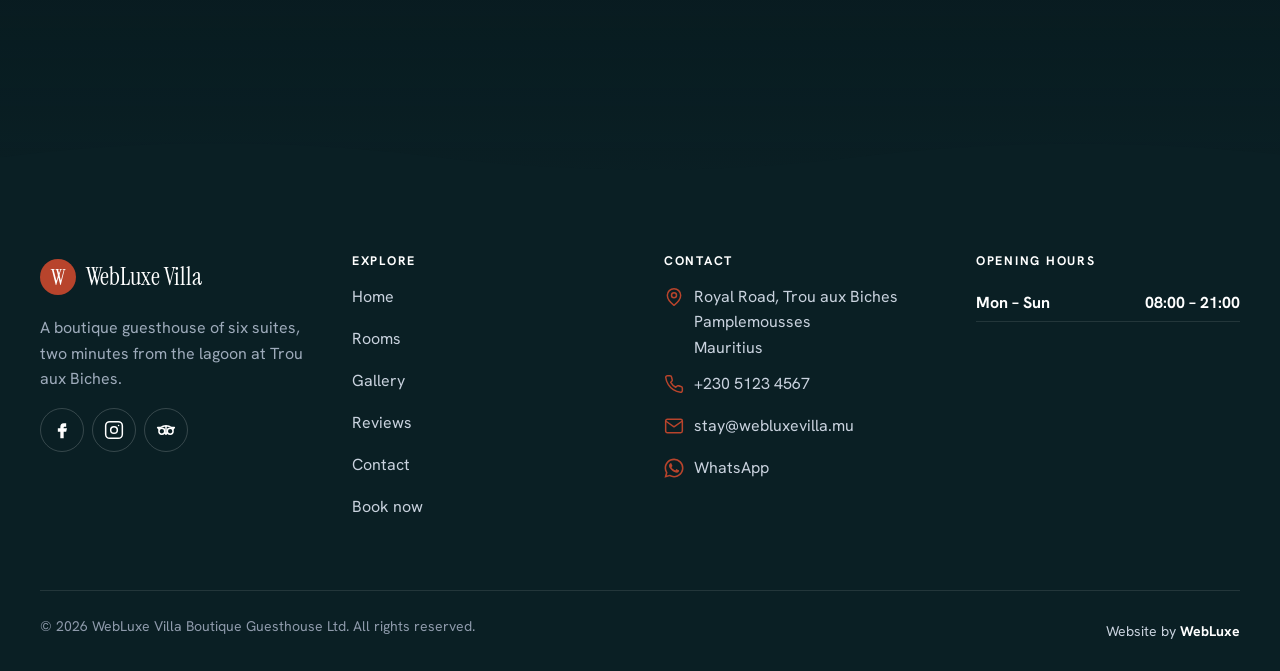
==== commit 60cc8ea2: "Phones: page no longer scrolls itself on load or after a form change, booking thank-you opens at its" ====
--- a/index.html
+++ b/index.html
@@ -24,13 +24,13 @@
 <!-- The hero video's stills (wide and upright), fetched early. Update with hero.poster and hero.posterTall in config.js -->
 <link rel="preload" as="image" href="assets/video/lagoon-poster.jpg" media="(min-width: 760px), (orientation: landscape)" fetchpriority="high">
 <link rel="preload" as="image" href="assets/video/lagoon-tall-poster.jpg" media="(max-width: 759px) and (orientation: portrait)" fetchpriority="high">
-<link rel="stylesheet" href="css/style.css?v=e25eeb8b4a">
+<link rel="stylesheet" href="css/style.css?v=458e4c149f">
 </head>
 <body data-page="home">
 <div id="app"><noscript><p style="padding:24px;font-family:sans-serif">Please turn on JavaScript to see this website.</p></noscript></div>
-<script src="config.js?v=e25eeb8b4a"></script>
+<script src="config.js?v=458e4c149f"></script>
 <script src="data/site.js"></script>
 <script>/* demo only: ?demo=tour or ?demo=rental shows the other business types */(function(){var s=window.SITE,t=new URLSearchParams(location.search).get('demo');try{if(t)sessionStorage.setItem('wl-demo',t);else t=sessionStorage.getItem('wl-demo')}catch(e){}var ex=s&&s.demo&&s.demo.enabled&&s.demo.examples&&s.demo.examples[t];if(ex)document.write('<script src="'+ex+'"><\/script>')})();</script>
-<script src="js/main.js?v=e25eeb8b4a"></script>
+<script src="js/main.js?v=458e4c149f"></script>
 </body>
 </html>
--- a/css/style.css
+++ b/css/style.css
@@ -947,6 +947,18 @@
 @media (min-width: 960px) { html.fx .day-card { flex-basis: min(30vw, 420px); } html.fx .day-card:nth-child(even) { margin-top: 8vh; } }
 @media (max-height: 700px) { html.fx .day-card figure { height: 38vh; } html.fx .day-head .lead { display: none; } }
 @media (max-width: 759px) { html.fx .day-card figure { height: min(40vh, 360px); } html.fx .day-pin { padding-top: calc(var(--hd-h) + var(--s1)); gap: var(--s2); } html.fx .day-head .lead { display: none; } }
+/* phones and tablets: the moments of the day are stacked, one on screen at a time; a swipe lifts the next one in (nothing moves sideways) */
+html.fx .day-stack .day-track { display: grid; width: auto; gap: 0; padding-inline: var(--gut); will-change: auto; }
+html.fx .day-stack .day-card { grid-area: 1 / 1; width: 100%; max-width: 560px; margin-inline: auto; will-change: transform, opacity; }
+html.fx .day-stack .day-card + .day-card { opacity: 0; visibility: hidden; }
+html.fx .day-stack .day-card figure { height: clamp(150px, calc(100svh - 420px), 460px); }
+/* the pinned scene is laid out in the part of the screen that is always visible (the address bar may be showing); its colour still fills the whole screen */
+html.fx .day-stack { min-height: 100vh; min-height: 100lvh; }
+html.fx .day-stack .day-pin { min-height: 100vh; min-height: 100svh; }
+html.fx .day-stack .day-card img { transform-origin: 50% 60%; }
+.day-steps { display: flex; gap: 6px; padding-inline: var(--gut); max-width: calc(560px + 2 * var(--gut)); width: 100%; margin-inline: auto; box-sizing: border-box; }
+.day-steps i { flex: 1; height: 2px; border-radius: 2px; background: currentColor; opacity: .22; transition: opacity .5s ease; }
+.day-steps i.on { opacity: .9; }
 html.in-day .book-bar { transform: translateY(110%) !important; transition: transform .4s var(--ease-out); }
 html.in-day .fab { --fab-lift: 0px; }
 html.fx .polas [data-reveal], html.fx .row[data-reveal], html.fx .rc-track [data-reveal], html.fx .intro-pics [data-reveal] { opacity: 1; transform: none; transition: none; }
@@ -1187,7 +1199,7 @@
 @media (max-width: 759px) {
   .lc-track, .rc-track { overflow-x: hidden !important; touch-action: pan-y; }
   .lc-nav { display: grid !important; opacity: .95; width: 38px; height: 38px; }
-  .rc-track > li { flex: 0 0 calc(100vw - 2 * var(--gut)); }
+  .rc-track > li { flex: 0 0 100%; }
   .rc-track { gap: calc(2 * var(--gut)); }
   .lp-track { display: grid; grid-template-columns: 2fr 1fr; grid-template-rows: 1fr 1fr; gap: 4px; overflow: hidden; height: min(52svh, 420px); }
   .lp-track li:first-child { grid-row: span 2; }
